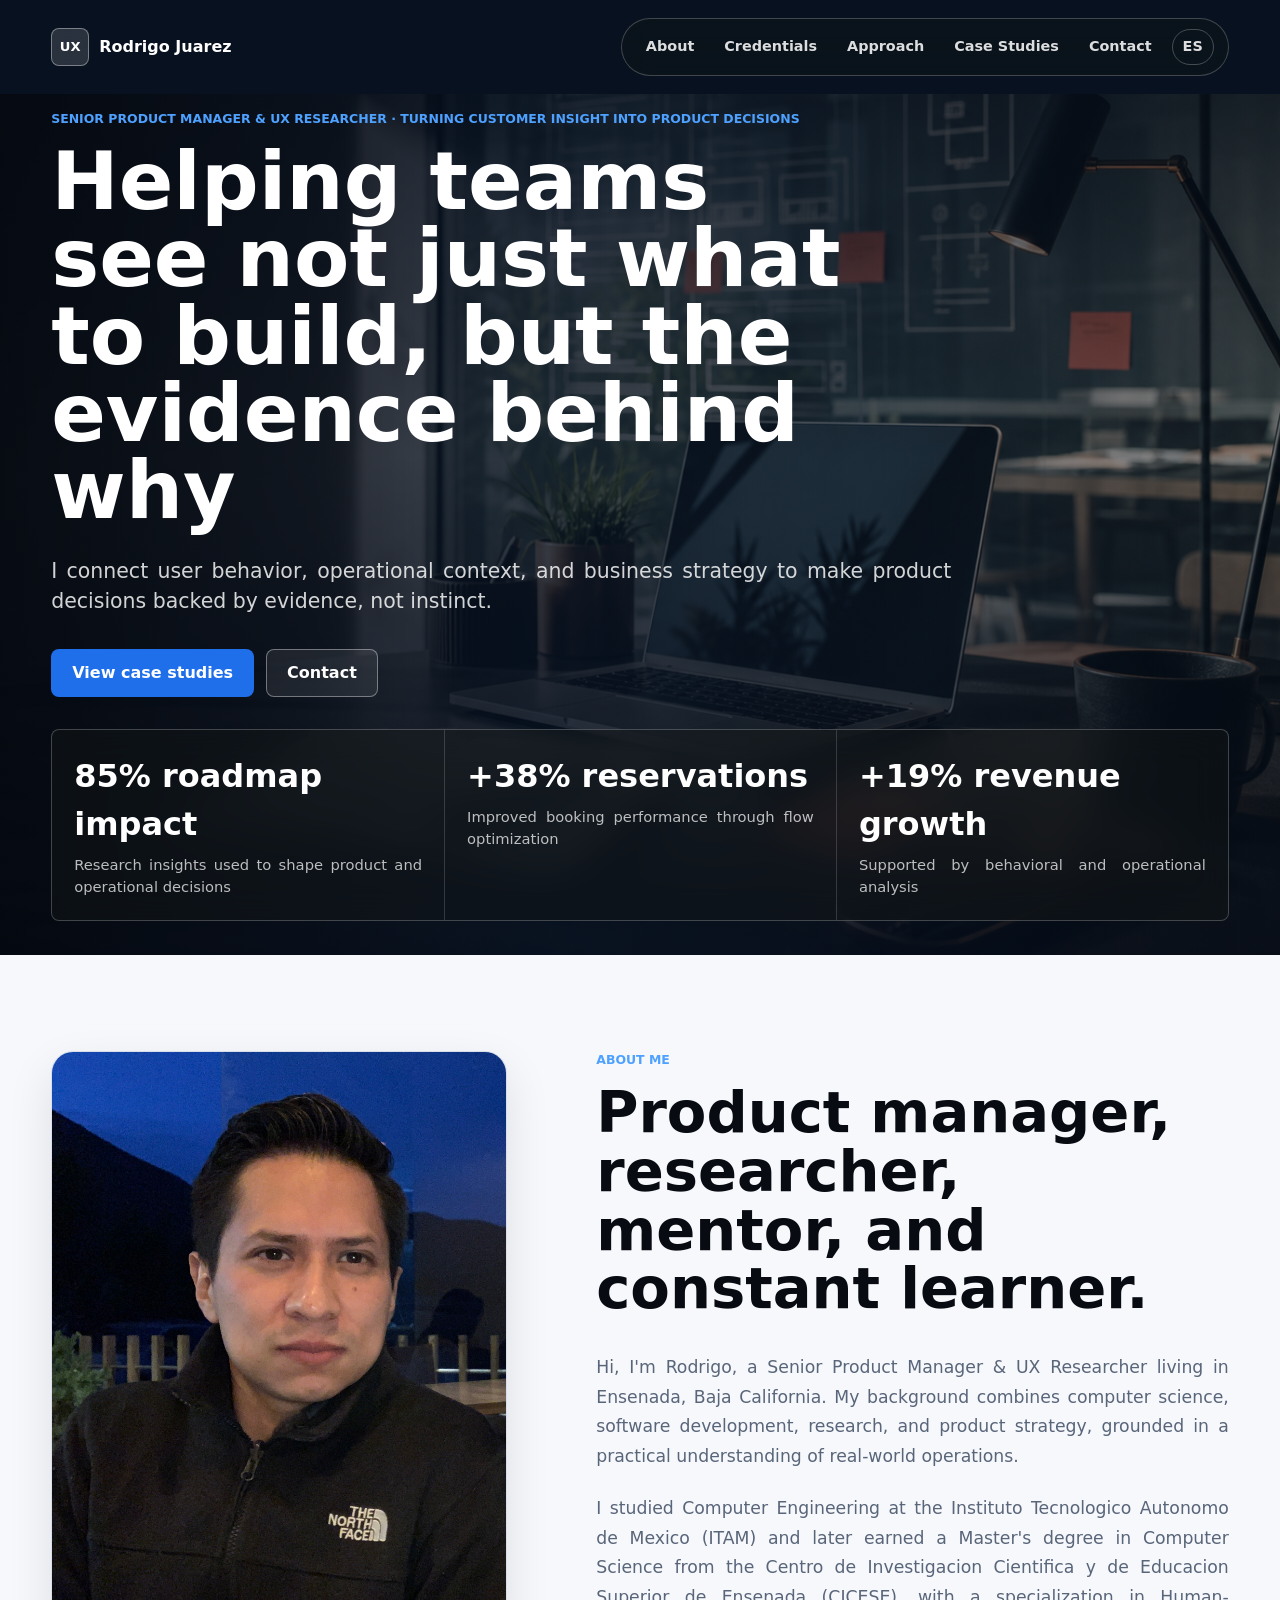
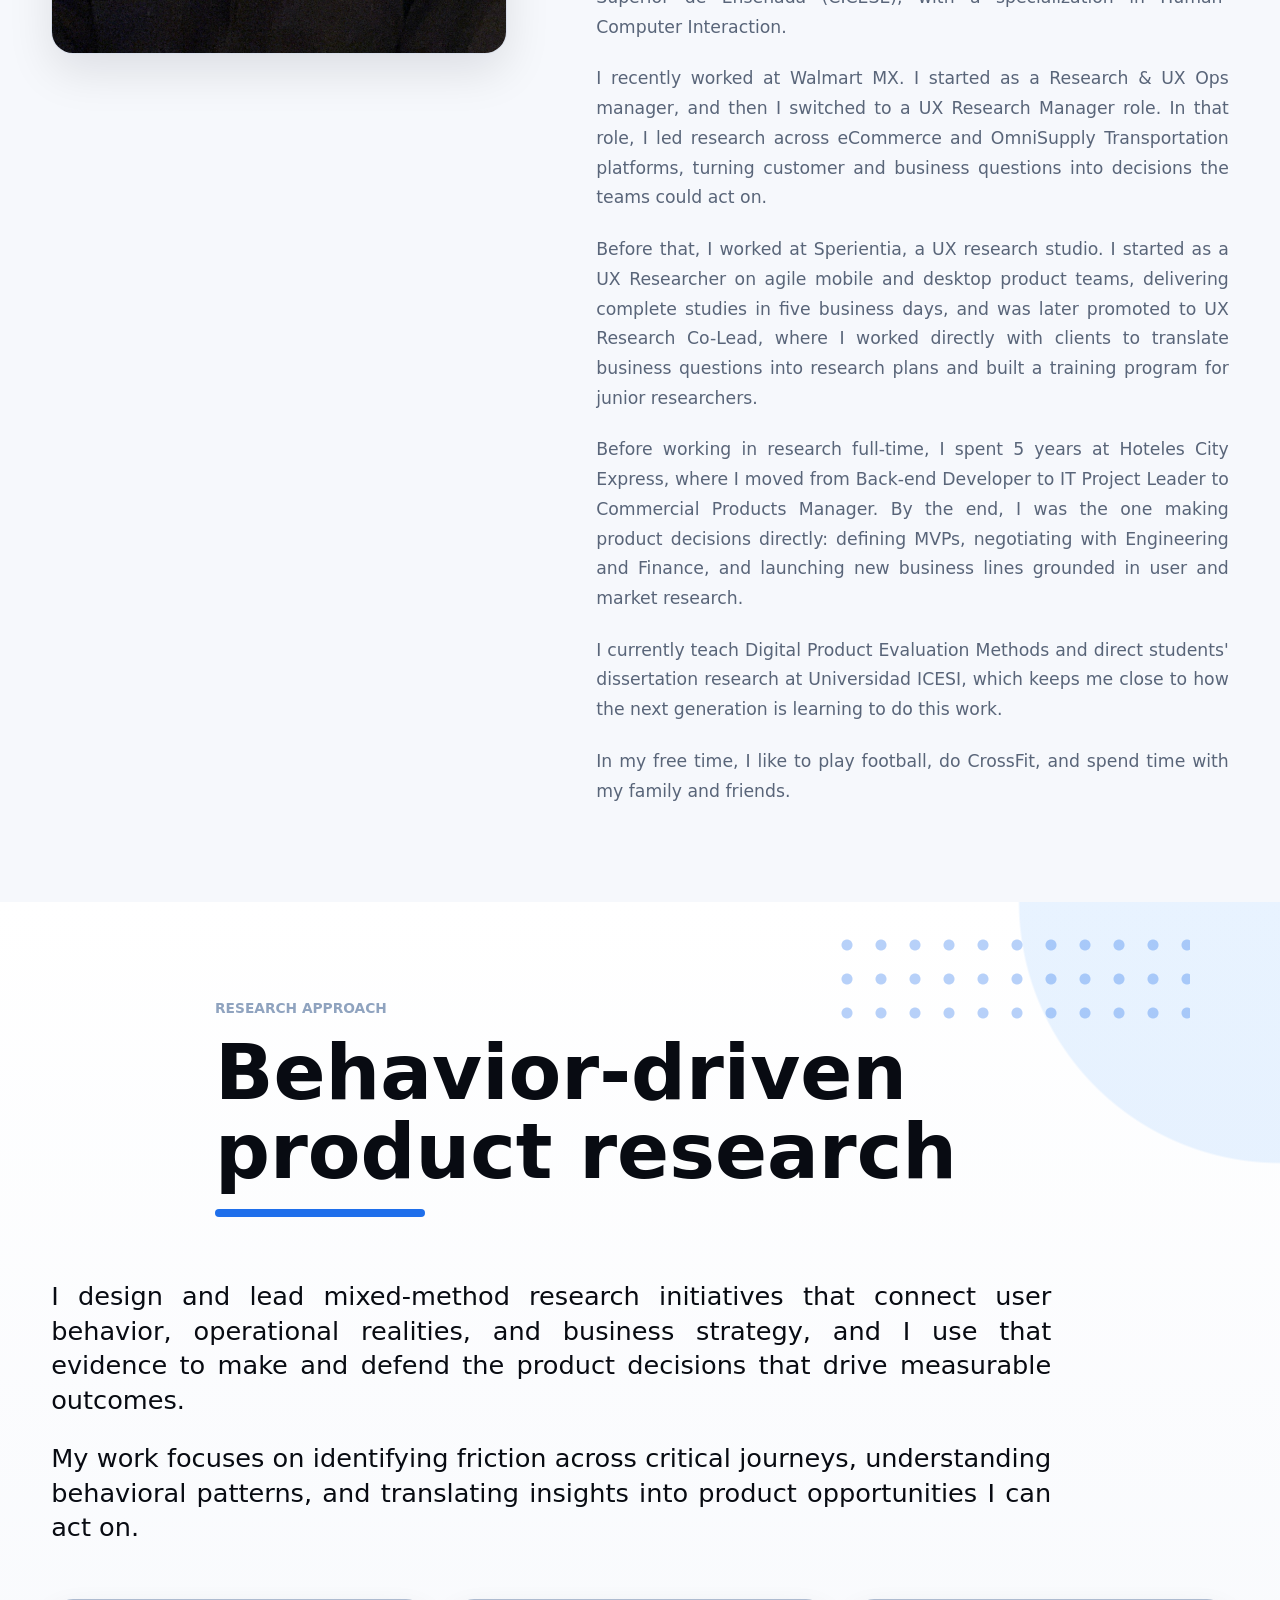
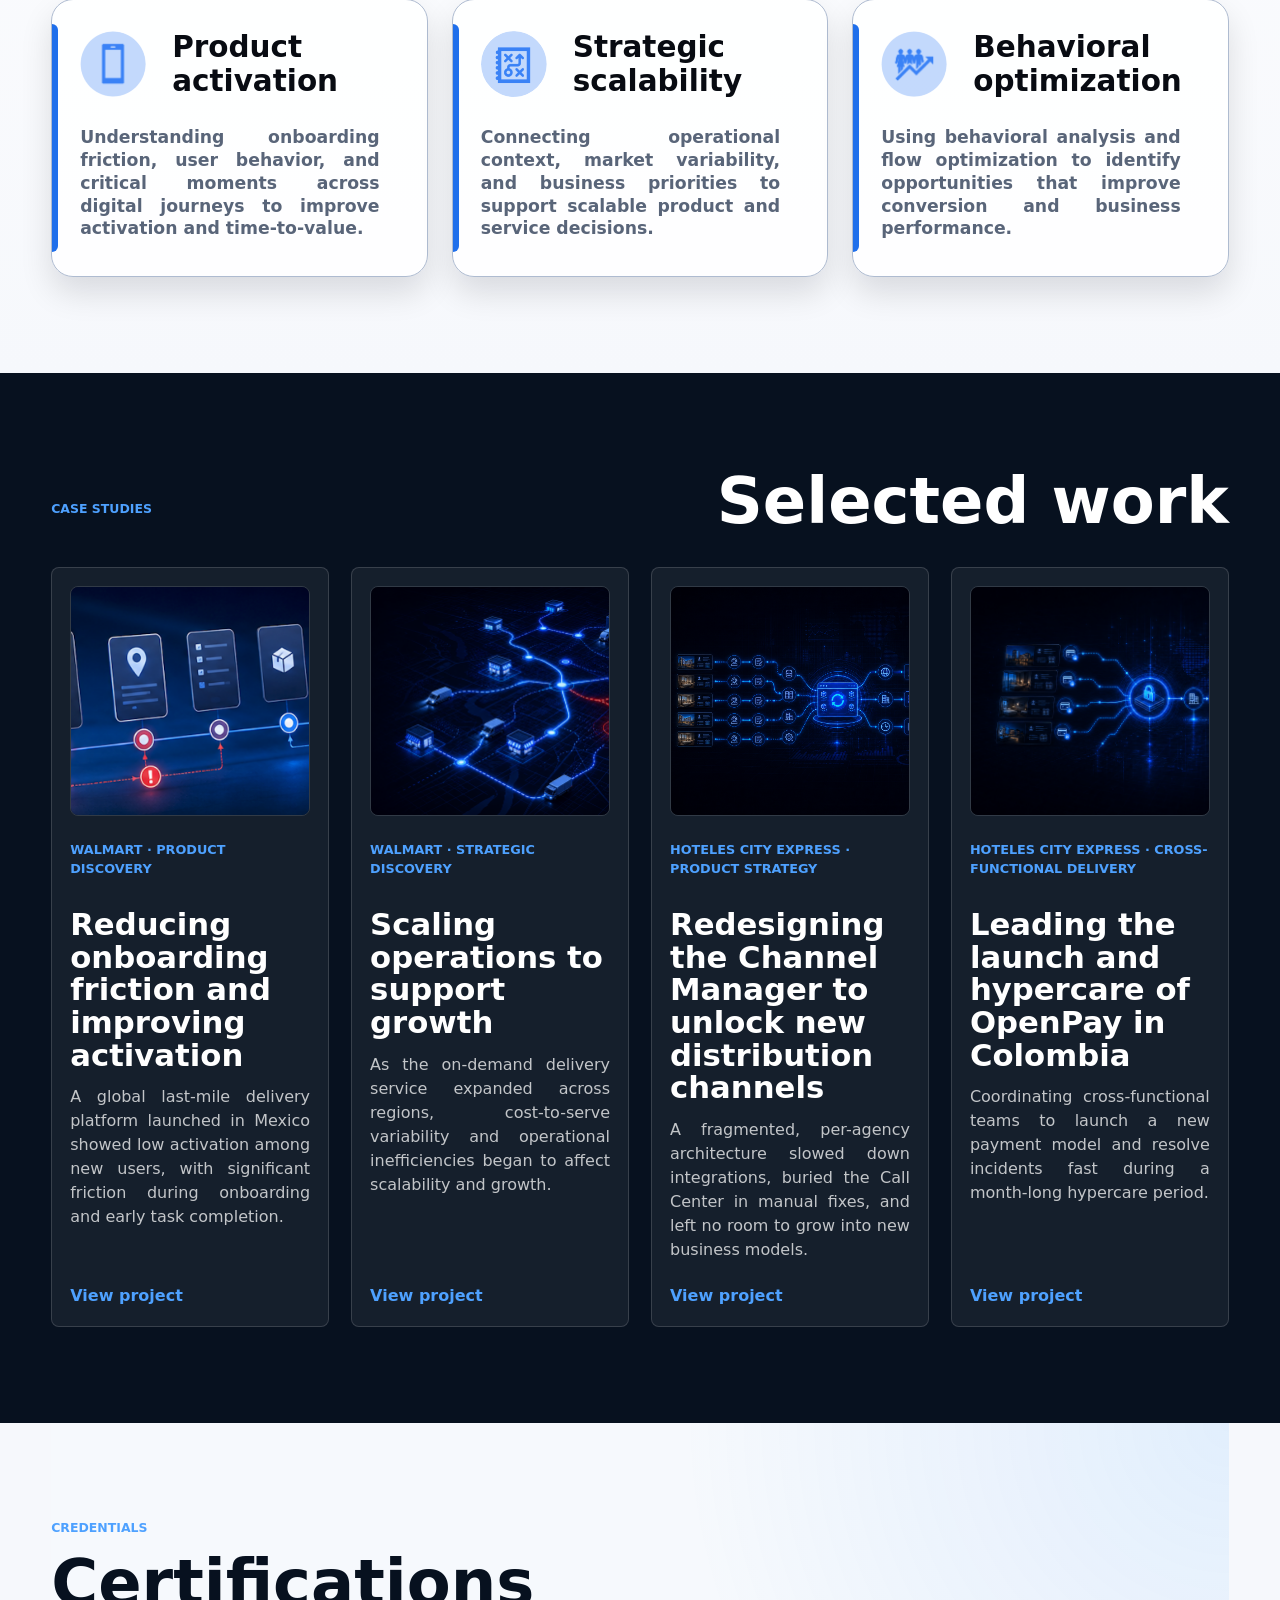
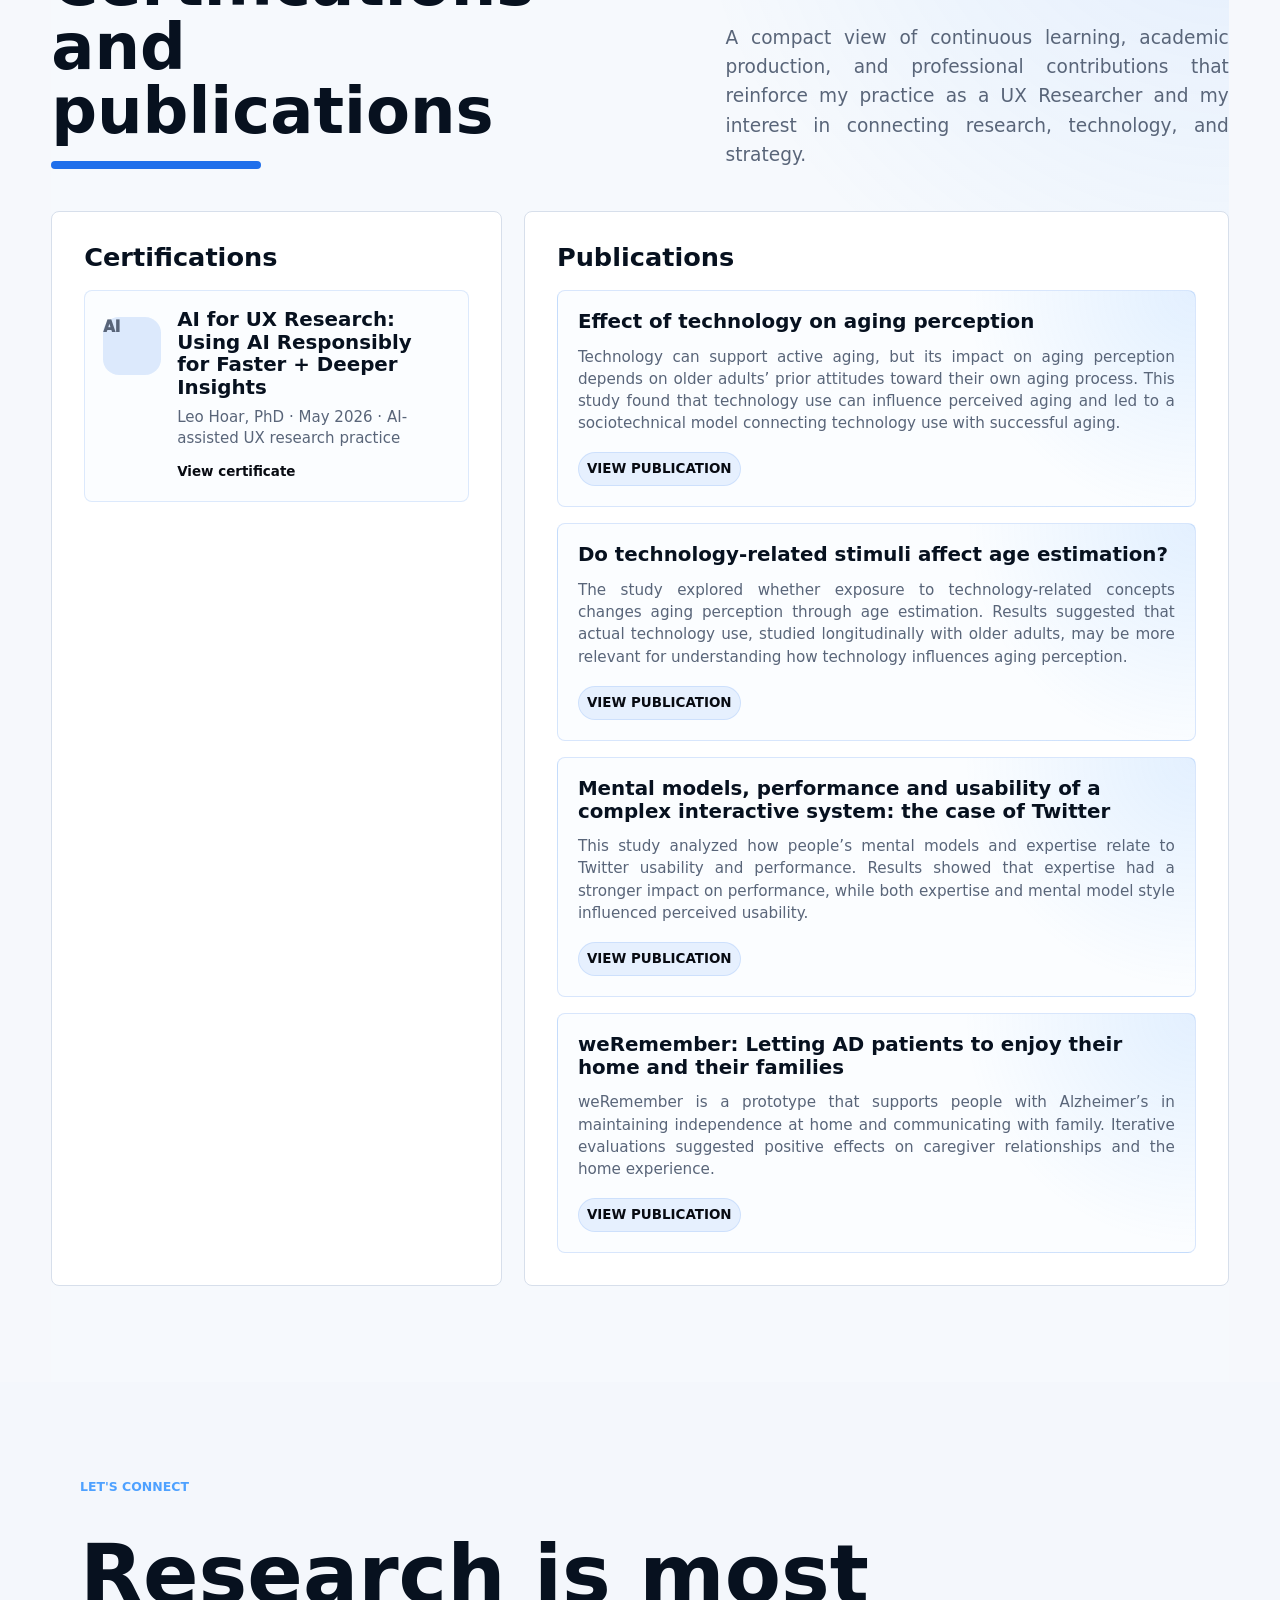
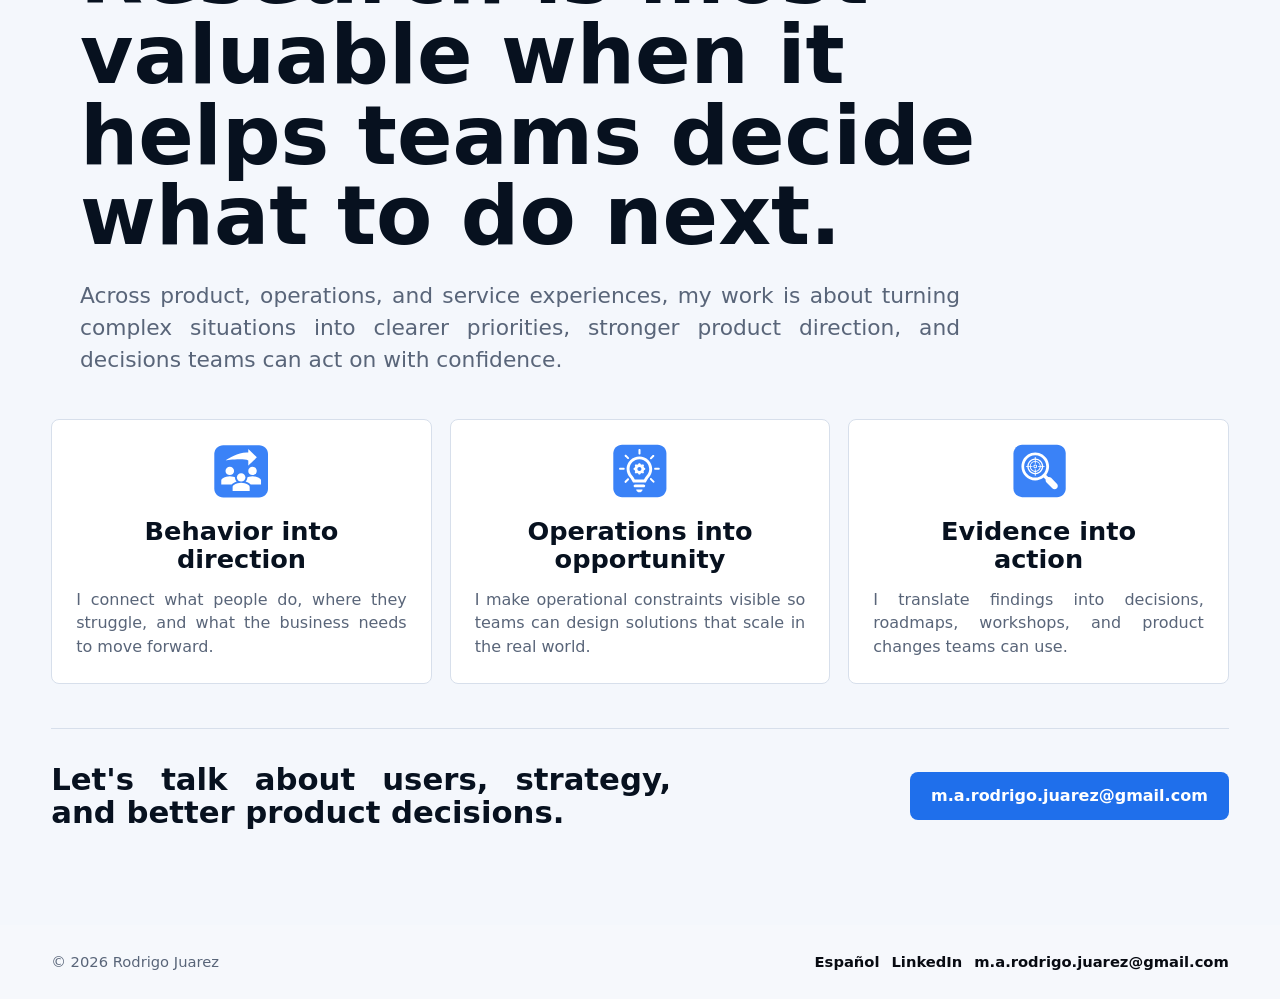
==== index.html @ 7ca281a0 "Update OpenPay teaser and project metadata" ====
<!doctype html>
<html lang="en">

<head>
    <meta charset="UTF-8" />
    <meta name="viewport" content="width=device-width, initial-scale=1.0" />
    <title>Portfolio | Product Manager & UX Researcher</title>
    <meta name="description"
        content="Professional portfolio of a Product Manager & UX Researcher specializing in customer insights, product discovery, and evidence-based roadmap decisions." />
    <link rel="icon" href="assets/favicon.svg" type="image/svg+xml" />
    <link rel="stylesheet" href="styles.css" />
</head>

<body class="index-page">
    <header class="site-header">
        <a class="brand" href="#home" aria-label="Go to home">
            <span class="brand-mark">UX</span>
            <span>Rodrigo Juarez</span>
        </a>
        <nav class="nav-links" aria-label="Main navigation">
            <a href="#about">About</a>
            <a href="#credentials">Credentials</a>
            <a href="#approach">Approach</a>
            <a href="#case-studies">Case Studies</a>
            <a href="#contact">Contact</a>
            <a class="language-link" href="es/index-es.html" lang="es">ES</a>
        </nav>
    </header>

    <main>
        <section class="hero" id="home" aria-label="Introduction">
            <div class="hero-media" aria-hidden="true"></div>
            <div class="hero-overlay"></div>
            <div class="hero-content">
                <p class="eyebrow">Senior Product Manager & UX Researcher · Turning Customer Insight into Product Decisions</p>
                <h1>Helping teams see not just what to build, but the evidence behind why</h1>
                <p class="hero-copy">
                    I connect user behavior, operational context, and business strategy to make product decisions backed by evidence, not instinct.
                </p>
                <div class="hero-actions">
                    <a class="button primary" href="#case-studies">View case studies</a>
                    <a class="button secondary" href="#contact">Contact</a>
                </div>
            </div>
            <div class="hero-stats" aria-label="Professional highlights">
                <article>
                    <strong>85% roadmap impact</strong>
                    <span>Research insights used to shape product and operational decisions</span>
                </article>
                <article>
                    <strong>+38% reservations</strong>
                    <span>Improved booking performance through flow optimization</span>
                </article>
                <article>
                    <strong>+19% revenue growth</strong>
                    <span>Supported by behavioral and operational analysis</span>
                </article>
            </div>
        </section>

        <section class="section about-section" id="about">
            <div class="about-photo">
                <img src="assets/about-rodrigo-portrait.jpg" alt="Rodrigo Juarez" />
            </div>
            <div class="about-content">
                <p class="section-kicker">About me</p>
                <h2>Product manager, researcher, mentor, and constant learner.</h2>
                <div class="about-copy">
                    <p>
                        Hi, I'm Rodrigo, a Senior Product Manager & UX Researcher living in Ensenada, Baja California. 
                        My background combines computer science, software development, research, and product strategy, 
                        grounded in a practical understanding of real-world operations.
                    </p>
                    <p>
                        I studied Computer Engineering at the Instituto Tecnologico Autonomo de Mexico (ITAM) and later
                        earned a Master's degree in Computer Science from the Centro de Investigacion Cientifica y de
                        Educacion Superior de Ensenada (CICESE), with a specialization in Human-Computer Interaction.
                    </p>
                    <p>
                        I recently worked at Walmart MX. I started as a Research & UX Ops manager, and then I switched 
                        to a UX Research Manager role. In that role, I led research across eCommerce and OmniSupply 
                        Transportation platforms, turning customer and business questions into decisions the teams could 
                        act on.
                    </p>
                    <p>
                        Before that, I worked at Sperientia, a UX research studio. I started as a UX Researcher on agile 
                        mobile and desktop product teams, delivering complete studies in five business days, and was later 
                        promoted to UX Research Co-Lead, where I worked directly with clients to translate business questions 
                        into research plans and built a training program for junior researchers.
                    </p>
                    <p>
                        Before working in research full-time, I spent 5 years at Hoteles City Express, where I moved from 
                        Back-end Developer to IT Project Leader to Commercial Products Manager. By the end, I was the one 
                        making product decisions directly: defining MVPs, negotiating with Engineering and Finance, and 
                        launching new business lines grounded in user and market research.
                    </p>
                    <p>
                       I currently teach Digital Product Evaluation Methods and direct students' dissertation research at 
                        Universidad ICESI, which keeps me close to how the next generation is learning to do this work.
                    </p>
                    <p>
                        In my free time, I like to play football, do CrossFit, and spend time with my family and friends. 
                    </p>
                </div>
            </div>
        </section>

        <section class="section research-overview" id="approach">
            <div class="overview-header">
                <p class="section-kicker">Research Approach</p>
                <h2>Behavior-driven product research</h2>
                <span class="title-rule" aria-hidden="true"></span>
            </div>
            <div class="overview-copy">
                <p>
                    I design and lead mixed-method research initiatives that connect user behavior, operational realities, 
                    and business strategy, and I use that evidence to make and defend the product decisions that drive 
                    measurable outcomes.
                </p>
                <p>
                    My work focuses on identifying friction across critical journeys, understanding behavioral patterns, 
                    and translating insights into product opportunities I can act on.
                </p>
            </div>
            <div class="capability-grid">
                <article class="capability">
                    <div class="capability-heading">
                        <span class="capability-icon" aria-hidden="true">
                            <img src="assets/cel.png" alt="" />
                        </span>
                        <h3>Product activation</h3>
                    </div>
                    <p>Understanding onboarding friction, user behavior, and critical moments across digital journeys to
                        improve activation and time-to-value.</p>
                </article>
                <article class="capability">
                    <div class="capability-heading">
                        <span class="capability-icon" aria-hidden="true">
                            <img src="assets/strategic.png" alt="" />
                        </span>
                        <h3>Strategic scalability</h3>
                    </div>
                    <p>Connecting operational context, market variability, and business priorities to support scalable
                        product and service decisions.</p>
                </article>
                <article class="capability">
                    <div class="capability-heading">
                        <span class="capability-icon" aria-hidden="true">
                            <img src="assets/behavior.png" alt="" />
                        </span>
                        <h3>Behavioral optimization</h3>
                    </div>
                    <p>Using behavioral analysis and flow optimization to identify opportunities that improve conversion
                        and business performance.</p>
                </article>
            </div>
        </section>

        <section class="section case-section" id="case-studies">
            <div class="section-heading">
                <p class="section-kicker">Case Studies</p>
                <h2>Selected work</h2>
            </div>
            <div class="case-list">
                <article class="case-card">
                    <div class="case-image case-image-onboarding">
                        <img src="assets/onboarding-journey-visual.png" alt="" />
                    </div>
                    <div class="case-meta">
                        <span>Walmart · Product discovery</span>
                    </div>
                    <h3>Reducing onboarding friction and improving activation</h3>
                    <p>
                        A global last-mile delivery platform launched in Mexico showed low activation among new users,
                        with significant friction during onboarding and early task completion.
                    </p>
                    <a class="case-link" href="project-onboarding.html">View project</a>
                </article>
                <article class="case-card">
                    <div class="case-image case-image-scaling">
                        <img src="assets/scaling-operations-hero.png" alt="" />
                    </div>
                    <div class="case-meta">
                        <span>Walmart · Strategic discovery</span>
                    </div>
                    <h3>Scaling operations to support growth</h3>
                    <p>
                        As the on-demand delivery service expanded across regions, cost-to-serve variability and
                        operational inefficiencies began to affect scalability and growth.
                    </p>
                    <a class="case-link" href="project-scaling-operations.html">View project</a>
                </article>
                <article class="case-card">
                    <div class="case-image case-image-booking">
                        <img src="assets/booking-flow-hero-v2.png" alt="" />
                    </div>
                    <div class="case-meta">
                        <span>Hoteles City Express · Product Strategy</span>
                    </div>
                    <h3>Redesigning the Channel Manager to unlock new distribution channels</h3>
                    <p>
                        A fragmented, per-agency architecture slowed down integrations, buried the Call Center in
                        manual fixes, and left no room to grow into new business models.
                    </p>
                    <a class="case-link" href="project-booking-flow.html">View project</a>
                </article>
                <article class="case-card">
                    <div class="case-image">
                        <img src="assets/openpay-hero.png" alt="" />
                    </div>
                    <div class="case-meta">
                        <span>Hoteles City Express · Cross-functional Delivery</span>
                    </div>
                    <h3>Leading the launch and hypercare of OpenPay in Colombia</h3>
                    <p>
                        Coordinating cross-functional teams to launch a new payment model and resolve incidents fast
                        during a month-long hypercare period.
                    </p>
                    <a class="case-link" href="project-openpay.html">View project</a>
                </article>
            </div>
        </section>

        <section class="section credentials-section" id="credentials">
            <div class="credentials-header">
                <div>
                    <p class="section-kicker">Credentials</p>
                    <h2>Certifications and publications</h2>
                    <span class="title-rule" aria-hidden="true"></span>
                </div>
                <p>
                    A compact view of continuous learning, academic production, and professional contributions that
                    reinforce my practice as a UX Researcher and my interest in connecting research, technology, and
                    strategy.
                </p>
            </div>

            <div class="credentials-board">
                <section class="credential-panel" aria-label="Certifications">
                    <h3>Certifications</h3>
                    <div class="credential-list">
                        <article class="credential-item">
                            <span class="credential-mark">AI</span>
                            <div>
                                <strong>AI for UX Research: Using AI Responsibly for Faster + Deeper Insights</strong>
                                <span>Leo Hoar, PhD · May 2026 · AI-assisted UX research practice</span>
                                <a class="credential-link" href="assets/certifications/certificate-ai-for-ux-research-may-2026.pdf" target="_blank" rel="noreferrer">View certificate</a>
                            </div>
                        </article>
                    </div>
                </section>

                <section class="credential-panel" aria-label="Publications">
                    <h3>Publications</h3>
                    <div class="credential-list">
                        <article class="publication-card">
                            <div>
                                <strong>Effect of technology on aging perception</strong>
                                <p>
                                    Technology can support active aging, but its impact on aging perception depends on older adults’ prior attitudes toward their own aging process. 
                                    This study found that technology use can influence perceived aging and led to a sociotechnical model connecting technology use with successful aging.
                                </p>
                            </div>
                            <div class="publication-meta">
                                <a href="https://www.researchgate.net/publication/305919692_Effect_of_technology_on_aging_perception" target="_blank" rel="noreferrer">View publication</a>
                            </div>
                        </article>

                        <article class="publication-card">
                            <div>
                                <strong>Do technology-related stimuli affect age estimation?</strong>
                                <p>
                                    The study explored whether exposure to technology-related concepts changes aging perception through age estimation. Results suggested
                                    that actual technology use, studied longitudinally with older adults, may be more relevant for understanding how technology 
                                    influences aging perception.
                                </p>
                            </div>
                            <div class="publication-meta">
                                <a href="https://link.springer.com/chapter/10.1007/978-3-319-26410-3_24" target="_blank" rel="noreferrer">View publication</a>
                            </div>
                        </article>

                        <article class="publication-card">
                            <div>
                                <strong>Mental models, performance and usability of a complex interactive system: the case of Twitter</strong>
                                <p>
                                    This study analyzed how people’s mental models and expertise relate to Twitter usability and performance. Results showed that 
                                    expertise had a stronger impact on performance, while both expertise and mental model style influenced perceived usability.
                                </p>
                            </div>
                            <div class="publication-meta">
                                <a href="https://ieeexplore.ieee.org/document/6679813" target="_blank" rel="noreferrer">View publication</a>
                            </div>
                        </article>

                        <article class="publication-card">
                            <div>
                                <strong>weRemember: Letting AD patients to enjoy their home and their families</strong>
                                <p>
                                    weRemember is a prototype that supports people with Alzheimer’s in maintaining independence at home and communicating with family. 
                                    Iterative evaluations suggested positive effects on caregiver relationships and the home experience.
                                </p>
                            </div>
                            <div class="publication-meta">
                                <a href="https://dl.acm.org/doi/10.1145/2212776.2212436" target="_blank" rel="noreferrer">View publication</a>
                            </div>
                        </article>
                    </div>
                </section>
            </div>
        </section>
        
        <section class="section portfolio-close-section" id="contact">
            <div class="portfolio-close-header">
                <p class="section-kicker">Let's connect</p>
                <h2>Research is most valuable when it helps teams decide what to do next.</h2>
                <p>
                    Across product, operations, and service experiences, my work is about turning complex situations
                    into clearer priorities, stronger product direction, and decisions teams can act on with confidence.
                </p>
            </div>
            <div class="closing-grid">
                <article>
                    <span class="closing-icon" aria-hidden="true">
                        <img src="assets/closing-behavior-direction.svg" alt="" />
                    </span>
                    <h3>Behavior into direction</h3>
                    <p>I connect what people do, where they struggle, and what the business needs to move forward.</p>
                </article>
                <article>
                    <span class="closing-icon" aria-hidden="true">
                        <img src="assets/closing-operations-opportunity.svg" alt="" />
                    </span>
                    <h3>Operations into opportunity</h3>
                    <p>I make operational constraints visible so teams can design solutions that scale in the real
                        world.</p>
                </article>
                <article>
                    <span class="closing-icon" aria-hidden="true">
                        <img src="assets/closing-evidence-action.svg" alt="" />
                    </span>
                    <h3>Evidence into action</h3>
                    <p>I translate findings into decisions, roadmaps, workshops, and product changes teams can use.</p>
                </article>
            </div>
            <div class="closing-cta">
                <p>Let's talk about users, strategy, and better product decisions.</p>
                <a class="button primary" href="mailto:m.a.rodrigo.juarez@gmail.com">m.a.rodrigo.juarez@gmail.com</a>
            </div>
        </section>
    </main>

    <footer class="site-footer">
        <span>© 2026 Rodrigo Juarez</span>
        <div>
            <a href="es/index-es.html" lang="es">Español</a>
            <a href="https://www.linkedin.com/in/marodrigojuarez/?locale=en-US" target="_blank" rel="noreferrer">LinkedIn</a>
            <a href="mailto:m.a.rodrigo.juarez@gmail.com">m.a.rodrigo.juarez@gmail.com</a>
        </div>
    </footer>
</body>

</html>
---- styles.css ----
:root {
    --ink: #080b12;
    --muted: #596579;
    --paper: #f6f8fc;
    --line: #d8deea;
    --forest: #07111f;
    --teal: #1f6feb;
    --copper: #4ea1ff;
    --clay: #e3ebf7;
    --white: #ffffff;
    --cloudless: #dbe7ff;
    --shadow: 0 22px 60px rgba(8, 11, 18, 0.16);
    --page-gutter: clamp(20px, 4vw, 56px);
    --content-max: 1840px;
    --section-y: 96px;
}

* {
    box-sizing: border-box;
}

html {
    scroll-behavior: smooth;
}

body {
    margin: 0;
    color: var(--ink);
    background: var(--paper);
    font-family: Inter, ui-sans-serif, system-ui, -apple-system, BlinkMacSystemFont, "Segoe UI", Arial, sans-serif;
    line-height: 1.5;
}

a {
    color: inherit;
    text-decoration: none;
}

.site-header {
    position: fixed;
    background-color: #07111f;
    top: 0;
    left: 0;
    z-index: 20;
    display: flex;
    align-items: center;
    justify-content: space-between;
    width: 100%;
    padding: 18px var(--page-gutter);
    color: var(--white);
}

.brand,
.nav-links {
    display: flex;
    align-items: center;
    gap: 10px;
}

.brand {
    font-weight: 800;
}

.brand-mark {
    display: grid;
    width: 38px;
    height: 38px;
    place-items: center;
    border: 1px solid rgba(255, 255, 255, 0.38);
    background: rgba(255, 255, 255, 0.14);
    border-radius: 8px;
    font-size: 0.82rem;
    backdrop-filter: blur(14px);
}

.nav-links {
    padding: 10px 14px;
    border: 1px solid rgba(255, 255, 255, 0.22);
    background: rgba(20, 24, 23, 0.34);
    border-radius: 999px;
    backdrop-filter: blur(16px);
}

.nav-links a {
    padding: 6px 10px;
    border-radius: 999px;
    color: rgba(255, 255, 255, 0.86);
    font-size: 0.9rem;
    font-weight: 600;
}

.nav-links a:hover {
    background: rgba(255, 255, 255, 0.14);
    color: var(--white);
}

.language-link {
    border: 1px solid rgba(255, 255, 255, 0.24);
}

.hero {
    position: relative;
    display: grid;
    min-height: 92vh;
    overflow: hidden;
    color: var(--white);
}

.hero-media,
.hero-overlay {
    position: absolute;
    inset: 0;
}

.hero-media {
    background: url("assets/hero-workspace.png") center right / cover no-repeat;
    transform: scale(1.01);
}

.hero-overlay {
    background: linear-gradient(90deg, rgba(4, 8, 16, 0.92) 0%, rgba(6, 17, 34, 0.72) 43%, rgba(8, 21, 40, 0.24) 100%), linear-gradient(180deg, rgba(4, 8, 16, 0.58) 0%, rgba(5, 12, 24, 0.12) 48%, rgba(4, 8, 16, 0.86) 100%);
}

.hero-content {
    position: relative;
    z-index: 2;
    align-self: center;
    width: min(900px, calc(100% - 40px));
    margin-left: var(--page-gutter);
    padding-top: 84px;
    margin-bottom: 32px;
}

.eyebrow {
    margin: 26px 0 14px;
    color: var(--copper);
    font-size: 0.78rem;
    font-weight: 800;
    letter-spacing: 0;
    text-transform: uppercase;
}

.section-kicker {
    margin: 0 0 14px;
    color: var(--copper);
    font-size: 0.78rem;
    font-weight: 800;
    letter-spacing: 0;
    text-transform: uppercase;
}

.index-page main p:not(.eyebrow):not(.section-kicker),
.index-page .hero-stats span {
    text-align: justify;
    text-align-last: auto;
    text-justify: inter-word;
    hyphens: auto;
}

.hero h1 {
    max-width: 820px;
    margin: 0;
    font-size: clamp(3rem, 6.3vw, 5.35rem);
    line-height: 0.96;
    letter-spacing: 0;
}

.hero-copy {
    max-width: 920px;
    margin: 26px 0 0;
    color: rgba(255, 255, 255, 0.82);
    font-size: clamp(1.04rem, 2vw, 1.28rem);
}

.hero-actions,
.site-footer div {
    display: flex;
    flex-wrap: wrap;
    gap: 12px;
}

.hero-actions {
    margin-top: 32px;
}

.button {
    display: inline-flex;
    min-height: 48px;
    align-items: center;
    justify-content: center;
    padding: 0 20px;
    border: 1px solid transparent;
    border-radius: 8px;
    font-weight: 800;
}

.button.primary {
    background: var(--teal);
    color: var(--white);
}

.button.primary:hover {
    background: #185abc;
}

.button.secondary {
    border-color: rgba(255, 255, 255, 0.38);
    background: rgba(255, 255, 255, 0.08);
    color: var(--white);
}

.hero-stats {
    position: relative;
    z-index: 2;
    display: grid;
    grid-template-columns: repeat(3, minmax(0, 1fr));
    align-self: end;
    width: min(var(--content-max), calc(100% - (var(--page-gutter) * 2)));
    margin: 0 auto 34px;
    border: 1px solid rgba(255, 255, 255, 0.22);
    background: rgba(20, 24, 23, 0.48);
    border-radius: 8px;
    backdrop-filter: blur(18px);
}

.hero-stats article {
    padding: 22px;
}

.hero-stats article+article {
    border-left: 1px solid rgba(255, 255, 255, 0.16);
}

.hero-stats strong {
    display: block;
    font-size: clamp(1.35rem, 3vw, 2rem);
}

.hero-stats span {
    display: block;
    margin-top: 6px;
    color: rgba(255, 255, 255, 0.72);
    font-size: 0.92rem;
}

.section {
    width: min(var(--content-max), calc(100% - (var(--page-gutter) * 2)));
    margin: 0 auto;
    padding: var(--section-y) 0;
}

.section h2 {
    margin: 0;
    font-size: clamp(2rem, 5vw, 4.15rem);
    line-height: 1;
    letter-spacing: 0;
}

.section-heading {
    display: flex;
    align-items: end;
    justify-content: space-between;
    gap: 24px;
    margin-bottom: 34px;
}

.section-heading h2 {
    max-width: 720px;
}

.about-section {
    display: grid;
    grid-template-columns: minmax(280px, 0.72fr) minmax(0, 1fr);
    gap: clamp(36px, 7vw, 92px);
    align-items: start;
}

.about-photo {
    position: sticky;
    top: 112px;
    display: grid;
    min-height: 560px;
    place-items: center;
    overflow: hidden;
    border: 1px solid var(--line);
    border-radius: 22px;
    background:
        linear-gradient(135deg, rgba(31, 111, 235, 0.18), rgba(7, 17, 31, 0.05)),
        #ffffff;
    box-shadow: 0 18px 46px rgba(8, 11, 18, 0.1);
}

.about-photo img {
    display: block;
    width: 100%;
    height: 100%;
    min-height: 560px;
    object-fit: cover;
    object-position: center 35%;
}

.about-content h2 {
    max-width: 820px;
    font-size: clamp(2.35rem, 4.5vw, 4.3rem);
    line-height: 1.02;
}

.about-copy {
    display: grid;
    gap: 22px;
    margin-top: 34px;
    color: var(--muted);
    font-size: clamp(1rem, 1.35vw, 1.12rem);
    line-height: 1.72;
}

.about-copy p {
    margin: 0;
}

.credentials-section {
    display: grid;
    gap: 42px;
    background:
        radial-gradient(circle at 100% 0%, rgba(78, 161, 255, 0.12), transparent 28%),
        #f6f9fd;
}

.credentials-header {
    display: grid;
    grid-template-columns: minmax(0, 0.95fr) minmax(300px, 0.8fr);
    gap: clamp(28px, 6vw, 78px);
    align-items: end;
}

.credentials-header h2 {
    max-width: 760px;
    color: var(--forest);
}

.credentials-header p:last-child {
    margin: 0;
    color: var(--muted);
    font-size: clamp(1rem, 1.45vw, 1.18rem);
    line-height: 1.58;
}

.credentials-board {
    display: grid;
    grid-template-columns: minmax(280px, 0.78fr) minmax(0, 1.22fr);
    gap: 22px;
}

.credential-panel {
    display: grid;
    align-content: start;
    gap: 18px;
    padding: clamp(22px, 3vw, 32px);
    border: 1px solid #d7dfeb;
    border-radius: 8px;
    background: #ffffff;
}

.credential-panel h3 {
    margin: 0;
    color: var(--forest);
    font-size: clamp(1.35rem, 2vw, 1.9rem);
    line-height: 1.08;
}

.credential-list {
    display: grid;
    gap: 16px;
}

.credential-item {
    display: grid;
    grid-template-columns: 58px minmax(0, 1fr);
    gap: 16px;
    align-items: start;
    padding: 18px;
    border: 1px solid rgba(31, 111, 235, 0.14);
    border-radius: 8px;
    background: #fbfdff;
}

.credential-mark {
    display: inline-grid;
    width: 58px;
    height: 58px;
    place-items: center;
    border-radius: 16px;
    background: rgba(31, 111, 235, 0.14);
    color: var(--blue);
    font-size: 1rem;
    font-weight: 950;
}

.credential-item strong,
.publication-card strong {
    display: block;
    color: var(--forest);
    font-size: clamp(1.05rem, 1.55vw, 1.38rem);
    line-height: 1.14;
}

.credential-item span {
    display: block;
    margin-top: 8px;
    color: var(--muted);
    font-size: 0.94rem;
    line-height: 1.4;
}

.credential-link,
.publication-meta a {
    display: inline-flex;
    width: fit-content;
    align-items: center;
    margin-top: 12px;
    color: var(--blue);
    font-size: 0.84rem;
    font-weight: 900;
    text-decoration: none;
}

.publication-card {
    display: grid;
    min-height: 176px;
    align-content: space-between;
    padding: 20px;
    border: 1px solid rgba(31, 111, 235, 0.16);
    border-radius: 8px;
    background:
        radial-gradient(circle at 100% 0%, rgba(78, 161, 255, 0.14), transparent 34%),
        #fbfdff;
}

.publication-card p {
    margin: 12px 0 0;
    color: var(--muted);
    font-size: 0.95rem;
    line-height: 1.46;
}

.publication-meta {
    display: flex;
    flex-wrap: wrap;
    gap: 8px;
    margin-top: 18px;
    color: var(--blue);
    font-size: 0.78rem;
    font-weight: 900;
    text-transform: uppercase;
}

.publication-meta span,
.publication-meta a {
    padding: 6px 8px;
    border: 1px solid rgba(31, 111, 235, 0.12);
    border-radius: 999px;
    background: rgba(31, 111, 235, 0.09);
    color: var(--blue);
}

.publication-meta a {
    margin-top: 0;
    box-shadow: none;
}

.publication-meta a:hover {
    background: rgba(31, 111, 235, 0.16);
}

.research-overview {
    position: relative;
    width: 100%;
    max-width: none;
    margin: 0;
    padding: var(--section-y) var(--page-gutter);
    overflow: hidden;
    background:
        radial-gradient(circle at right top, rgba(78, 161, 255, 0.13) 0 260px, transparent 262px),
        linear-gradient(180deg, #ffffff 0%, var(--paper) 100%);
}

.research-overview::before {
    content: "";
    position: absolute;
    top: 26px;
    right: clamp(24px, 7vw, 120px);
    width: 360px;
    height: 108px;
    opacity: 0.32;
    background-image: radial-gradient(circle, #1f6feb 0 5px, transparent 6px);
    background-size: 34px 34px;
    pointer-events: none;
}

.overview-header,
.overview-copy,
.research-overview .capability-grid {
    position: relative;
    z-index: 1;
    width: min(var(--content-max), 100%);
    margin-right: auto;
    margin-left: auto;
}

.overview-header {
    max-width: 850px;
}

.overview-header .section-kicker {
    margin-top: 0;
    color: #8fa3bf;
    font-size: 0.86rem;
}

.overview-header h2 {
    max-width: 760px;
    font-size: clamp(3rem, 6vw, 5.35rem);
    line-height: 1.03;
}

.title-rule {
    display: block;
    width: min(210px, 42vw);
    height: 8px;
    margin-top: 18px;
    border-radius: 999px;
    background: var(--teal);
}

.overview-copy {
    display: grid;
    gap: 24px;
    margin-top: 62px;
    margin-bottom: 54px;
    color: var(--ink);
    font-size: clamp(1.18rem, 2vw, 1.62rem);
    line-height: 1.35;
}

.overview-copy p {
    max-width: 1000px;
    margin: 0;
}

.capability-grid {
    display: grid;
    grid-template-columns: repeat(3, minmax(0, 1fr));
    gap: 24px;
}

.capability {
    position: relative;
    min-height: 278px;
    padding: 30px 28px 28px;
    overflow: hidden;
    border: 1px solid #aebbd0;
    border-radius: 22px;
    background: rgba(255, 255, 255, 0.92);
    box-shadow: 0 16px 32px rgba(8, 11, 18, 0.12);
}

.capability::before {
    content: "";
    position: absolute;
    top: 24px;
    bottom: 24px;
    left: 0;
    width: 6px;
    border-radius: 0 999px 999px 0;
    background: var(--teal);
}

.capability-heading {
    display: grid;
    grid-template-columns: 74px minmax(0, 1fr);
    gap: 18px;
    align-items: center;
}

.capability-icon {
    display: inline-flex;
    width: 66px;
    height: 66px;
    align-items: center;
    justify-content: center;
    border-radius: 999px;
    overflow: hidden;
}

.capability-icon img {
    display: block;
    width: 100%;
    height: 100%;
    object-fit: contain;
}

.capability h3,
.case-card h3 {
    margin: 34px 0 12px;
    font-size: 1.28rem;
    line-height: 1.15;
}

.capability h3 {
    min-height: auto;
    margin: 0;
    font-size: clamp(1.45rem, 2.3vw, 2rem);
    line-height: 1.16;
}

.capability p,
.case-card p {
    margin: 0;
    color: var(--muted);
}

.capability p {
    max-width: 94%;
    margin-top: 28px;
    font-size: clamp(1rem, 1.35vw, 1.15rem);
    font-weight: 600;
    line-height: 1.32;
}

.case-section {
    width: 100%;
    max-width: none;
    margin: 0;
    padding: var(--section-y) var(--page-gutter);
    background: var(--forest);
    color: var(--white);
}

.case-section>.section-heading,
.case-section>.case-list {
    width: min(var(--content-max), 100%);
    margin-right: auto;
    margin-left: auto;
}

.case-list {
    display: grid;
    grid-template-columns: repeat(4, minmax(0, 1fr));
    gap: 22px;
}

.case-card {
    display: flex;
    min-height: 560px;
    flex-direction: column;
    padding: 18px;
    border: 1px solid rgba(255, 255, 255, 0.15);
    background: rgba(255, 255, 255, 0.06);
    border-radius: 8px;
}

.case-card p {
    color: rgba(255, 255, 255, 0.74);
}

.case-image {
    display: grid;
    height: 230px;
    margin-bottom: 24px;
    place-items: center;
    overflow: hidden;
    border: 1px solid rgba(255, 255, 255, 0.12);
    border-radius: 8px;
}

.case-image img {
    display: block;
    width: 100%;
    height: 100%;
    object-fit: cover;
}

.case-image-onboarding img {
    object-position: center;
}

.case-image-scaling img {
    object-position: center;
}

.case-image-booking img {
    object-position: center;
}

.placeholder-image {
    background:
        radial-gradient(circle at 72% 18%, rgba(78, 161, 255, 0.35) 0 70px, transparent 72px),
        linear-gradient(135deg, rgba(31, 111, 235, 0.22), rgba(255, 255, 255, 0.06));
}

.placeholder-image span {
    color: rgba(255, 255, 255, 0.58);
    font-size: 0.78rem;
    font-weight: 800;
    text-transform: uppercase;
}

.case-meta {
    display: flex;
    flex-wrap: wrap;
    justify-content: space-between;
    gap: 10px;
    color: var(--copper);
    font-size: 0.8rem;
    font-weight: 800;
    text-transform: uppercase;
}

.case-card h3 {
    margin: 30px 0 14px;
    font-size: clamp(1.55rem, 2.4vw, 2.25rem);
    line-height: 1.06;
}

.case-impact {
    display: grid;
    grid-template-columns: repeat(2, minmax(0, 1fr));
    gap: 16px;
    margin: 54px 0 0;
}

.case-impact div {
    padding-top: 18px;
    border-top: 1px solid var(--line);
}

.case-impact dt {
    color: var(--teal);
    font-size: 0.78rem;
    font-weight: 800;
    text-transform: uppercase;
}

.case-impact dd {
    margin: 8px 0 0;
}

.case-impact.compact {
    grid-template-columns: 1fr;
    gap: 14px;
    margin-top: 34px;
}

.case-impact.compact div {
    padding-top: 14px;
    border-top-color: rgba(255, 255, 255, 0.16);
}

.case-impact.compact dt {
    color: var(--copper);
}

.case-impact.compact dd {
    font-size: 0.92rem;
    line-height: 1.45;
}

.case-link {
    display: inline-flex;
    width: fit-content;
    align-items: center;
    margin-top: auto;
    padding-top: 22px;
    color: var(--copper);
    font-weight: 800;
}

.case-link:hover {
    color: var(--white);
}

.project-page {
    min-height: 100vh;
    padding: 42px clamp(20px, 7vw, 92px);
    background: var(--paper);
}

.back-link {
    display: inline-flex;
    margin-bottom: 86px;
    color: var(--teal);
    font-weight: 800;
}

.project-hero {
    max-width: 980px;
}

.project-hero h1 {
    margin: 0;
    font-size: clamp(3rem, 7vw, 6rem);
    line-height: 0.98;
}

.project-hero p:last-child {
    max-width: 760px;
    margin: 28px 0 0;
    color: var(--muted);
    font-size: clamp(1.05rem, 2vw, 1.35rem);
}

.case-study-page {
    position: relative;
    overflow: hidden;
    background: #ffffff;
}

.case-study-page::before {
    content: "";
    position: absolute;
    top: -10px;
    right: clamp(20px, 8vw, 110px);
    width: 420px;
    height: 170px;
    opacity: 0.34;
    background-image: radial-gradient(circle, #1f6feb 0 5px, transparent 6px);
    background-size: 34px 34px;
    pointer-events: none;
}

.case-study-hero {
    position: relative;
    z-index: 1;
    max-width: 1180px;
    margin-top: 10px;
}

.project-label {
    margin: 0 0 14px;
    color: #8fa3bf;
    font-size: 0.95rem;
    font-weight: 900;
    text-transform: uppercase;
}

.case-study-hero h1 {
    max-width: 1040px;
    margin: 0;
    font-size: clamp(3.3rem, 7vw, 6.2rem);
    line-height: 0.98;
}

.project-context {
    margin: 22px 0 0;
    font-size: clamp(1.15rem, 2vw, 1.65rem);
}

.case-study-grid {
    position: relative;
    z-index: 1;
    display: grid;
    grid-template-columns: minmax(0, 1fr) minmax(360px, 0.95fr);
    gap: 42px;
    align-items: start;
    margin-top: 52px;
}

.study-side {
    display: grid;
    gap: 28px;
}

.study-panel {
    position: relative;
    padding: 42px 36px 34px;
    border: 1px solid #b9c4d3;
    border-radius: 24px;
    background: #ffffff;
    box-shadow: 0 16px 28px rgba(8, 11, 18, 0.08);
}

.panel-heading {
    position: absolute;
    top: -28px;
    left: 32px;
    display: inline-flex;
    align-items: center;
    gap: 10px;
    padding-right: 12px;
    background: #ffffff;
}

.panel-heading::after {
    content: "";
    width: 80px;
    height: 2px;
    background: #b9c4d3;
}

.panel-icon {
    display: grid;
    width: 54px;
    height: 54px;
    place-items: center;
    border-radius: 999px;
    background: var(--teal);
    color: #ffffff;
    font-size: 1.25rem;
    font-weight: 900;
}

.panel-heading h2 {
    margin: 0;
    font-size: 1.45rem;
}

.study-panel p {
    margin: 0 0 24px;
    font-size: clamp(1rem, 1.35vw, 1.18rem);
    line-height: 1.35;
}

.study-panel h3 {
    margin: 8px 0 10px;
    font-size: 1.1rem;
}

.study-panel hr {
    height: 2px;
    margin: 30px 22px 24px;
    border: 0;
    background: #9aa9bc;
}

.signal-grid,
.need-grid {
    display: grid;
    gap: 22px;
    margin-top: 30px;
    text-align: center;
}

.signal-grid {
    grid-template-columns: repeat(3, minmax(0, 1fr));
}

.need-grid {
    grid-template-columns: repeat(4, minmax(0, 1fr));
}

.signal-grid p,
.need-grid p {
    margin: 10px auto 0;
    max-width: 190px;
    font-size: 1rem;
    line-height: 1.18;
}

.mini-icon {
    display: inline-grid;
    width: 52px;
    height: 52px;
    place-items: center;
    border-radius: 10px;
    background: rgba(31, 111, 235, 0.18);
    color: var(--teal);
}

.mini-icon::before {
    font-size: 1.5rem;
    font-weight: 900;
}

.mini-icon.chart::before {
    content: "v";
}

.mini-icon.clock::before {
    content: "t";
}

.mini-icon.puzzle::before {
    content: "+";
}

.mini-icon.user::before {
    content: "u";
}

.mini-icon.down::before {
    content: "-";
}

.mini-icon.rocket::before {
    content: "^";
}

.mini-icon.lock::before {
    content: "L";
}

.study-list {
    display: grid;
    gap: 13px;
    padding: 0;
    margin: 0;
    list-style: none;
}

.study-list li {
    position: relative;
    padding-left: 28px;
    font-size: clamp(0.98rem, 1.3vw, 1.14rem);
    line-height: 1.35;
}

.study-list li::before {
    content: "";
    position: absolute;
    top: 0.55em;
    left: 0;
    width: 11px;
    height: 11px;
    border-radius: 999px;
    background: var(--teal);
}

.immersive-case-page {
    padding: 0;
    background: #ffffff;
}

.sr-only {
    position: absolute;
    width: 1px;
    height: 1px;
    padding: 0;
    margin: -1px;
    overflow: hidden;
    clip: rect(0, 0, 0, 0);
    white-space: nowrap;
    border: 0;
}

.immersive-back {
    position: absolute;
    top: 34px;
    left: clamp(20px, 5vw, 64px);
    z-index: 4;
    color: rgba(255, 255, 255, 0.76);
}

.immersive-back:hover {
    color: #ffffff;
}

.immersive-hero {
    position: relative;
    display: flex;
    min-height: 560px;
    align-items: center;
    padding: 112px clamp(20px, 5vw, 64px) 72px;
    overflow: hidden;
    color: #ffffff;
    background:
        radial-gradient(circle at 68% 28%, rgba(31, 111, 235, 0.24), transparent 30%),
        linear-gradient(135deg, #020711 0%, #06111f 48%, #07182c 100%);
}

.immersive-hero::after {
    content: "";
    position: absolute;
    inset: 0;
    z-index: 1;
    background:
        linear-gradient(90deg, rgba(2, 7, 17, 0.98) 0%, rgba(2, 7, 17, 0.88) 30%, rgba(2, 7, 17, 0.4) 54%, rgba(2, 7, 17, 0.08) 100%),
        linear-gradient(180deg, rgba(2, 7, 17, 0.05) 0%, rgba(2, 7, 17, 0.18) 100%);
    pointer-events: none;
}

.immersive-hero-copy {
    position: relative;
    z-index: 2;
    max-width: 650px;
}

.immersive-hero .project-label {
    color: #8fbfff;
}

.immersive-hero h1 {
    max-width: 620px;
    margin: 0;
    font-size: clamp(3rem, 5vw, 4.9rem);
    line-height: 1.02;
}

.immersive-hero-copy>p:last-of-type {
    max-width: 600px;
    margin: 28px 0 0;
    color: rgba(255, 255, 255, 0.76);
    font-size: clamp(1rem, 1.5vw, 1.18rem);
    line-height: 1.55;
}

.project-meta-row {
    display: flex;
    flex-wrap: wrap;
    gap: 10px;
    margin-top: 34px;
}

.project-meta-row span {
    padding: 9px 12px;
    border: 1px solid rgba(255, 255, 255, 0.18);
    border-radius: 999px;
    background: rgba(255, 255, 255, 0.08);
    color: rgba(255, 255, 255, 0.82);
    font-size: 0.86rem;
    font-weight: 800;
}

.journey-visual {
    position: absolute;
    inset: 0 0 0 auto;
    z-index: 0;
    width: min(74vw, 1180px);
    min-height: 100%;
    border: 0;
    border-radius: 0;
    background: transparent;
    box-shadow: none;
    backdrop-filter: none;
}

.mockup-frame {
    min-height: 100%;
    overflow: visible;
    background: transparent;
}

.mockup-frame img {
    display: block;
    width: 100%;
    height: 100%;
    min-height: 560px;
    object-fit: cover;
    object-position: center right;
    opacity: 0.92;
    filter: saturate(1.04) contrast(1.05);
}

.journey-line {
    position: absolute;
    top: 50%;
    left: 16%;
    width: 68%;
    height: 3px;
    background: linear-gradient(90deg, rgba(78, 161, 255, 0.2), #4ea1ff, rgba(78, 161, 255, 0.2));
}

.journey-step {
    position: absolute;
    display: grid;
    width: 112px;
    min-height: 112px;
    place-items: center;
    padding: 16px;
    border: 1px solid rgba(255, 255, 255, 0.2);
    border-radius: 24px;
    background: rgba(255, 255, 255, 0.13);
    text-align: center;
}

.journey-step span {
    color: #8fbfff;
    font-weight: 900;
}

.journey-step strong {
    font-size: 0.92rem;
}

.journey-step.active {
    top: 18%;
    left: 12%;
}

.journey-step.friction {
    background: rgba(31, 111, 235, 0.22);
}

.journey-step:nth-of-type(3) {
    top: 40%;
    left: 36%;
}

.journey-step:nth-of-type(4) {
    top: 24%;
    right: 16%;
}

.journey-step:nth-of-type(5) {
    bottom: 14%;
    right: 26%;
}

.journey-note {
    position: absolute;
    padding: 10px 12px;
    border-radius: 8px;
    background: #ffffff;
    color: var(--ink);
    font-size: 0.82rem;
    font-weight: 900;
    box-shadow: 0 18px 40px rgba(0, 0, 0, 0.22);
}

.note-one {
    top: 31%;
    left: 27%;
}

.note-two {
    right: 8%;
    bottom: 35%;
}

.immersive-story {
    display: grid;
    grid-template-columns: minmax(0, 1fr) minmax(320px, 0.42fr);
    gap: clamp(36px, 6vw, 86px);
    align-items: start;
    padding: 104px clamp(20px, 5vw, 64px);
}

.story-flow {
    display: grid;
    gap: 78px;
}

.story-block {
    position: relative;
    max-width: 850px;
    padding-left: 150px;
}

.story-number {
    position: absolute;
    top: 0;
    left: 0;
    color: rgba(31, 111, 235, 0.16);
    font-size: clamp(2.8rem, 5vw, 4.8rem);
    font-weight: 900;
    line-height: 0.8;
}

.story-block .section-kicker {
    margin-top: 0;
}

.story-block h2 {
    max-width: 720px;
    margin: 0;
    font-size: clamp(1.65rem, 2.8vw, 2.85rem);
    line-height: 1.08;
}

.story-block p:last-child {
    max-width: 760px;
    margin: 22px 0 0;
    color: var(--muted);
    font-size: clamp(1rem, 1.45vw, 1.18rem);
    line-height: 1.68;
}

.sticky-research-summary {
    position: sticky;
    top: 28px;
    padding: 24px;
    border: 1px solid var(--line);
    border-radius: 18px;
    background: #f7faff;
}

.summary-stack {
    display: grid;
    gap: 28px;
}

.summary-stack strong {
    display: block;
    margin-bottom: 12px;
    font-size: 1.05rem;
}

.summary-stack ul {
    display: grid;
    gap: 11px;
    padding: 0;
    margin: 0;
    list-style: none;
}

.summary-stack li {
    position: relative;
    padding-left: 22px;
    color: var(--muted);
    font-size: 0.94rem;
    line-height: 1.42;
}

.summary-stack li::before {
    content: "";
    position: absolute;
    top: 0.55em;
    left: 0;
    width: 9px;
    height: 9px;
    border-radius: 999px;
    background: var(--teal);
}

.insight-bands {
    display: grid;
    gap: 0;
    padding: 0 clamp(20px, 5vw, 64px) 108px;
}

.insight-bands article {
    display: grid;
    grid-template-columns: minmax(160px, 0.28fr) minmax(0, 1fr);
    gap: 32px;
    align-items: center;
    padding: 34px 0;
    border-top: 1px solid var(--line);
}

.insight-bands article:last-child {
    border-bottom: 1px solid var(--line);
}

.insight-bands span {
    color: var(--teal);
    font-size: 0.82rem;
    font-weight: 900;
    text-transform: uppercase;
}

.insight-bands h2 {
    max-width: 920px;
    margin: 0;
    font-size: clamp(1.45rem, 3vw, 2.6rem);
    line-height: 1.08;
}

.case-layout {
    display: grid;
    grid-template-columns: minmax(360px, 0.68fr) minmax(560px, 1fr);
    gap: clamp(28px, 4vw, 52px);
    align-items: stretch;
    padding: 72px clamp(20px, 5vw, 64px) 96px;
    background: #ffffff;
}

.case-narrative {
    display: flex;
    min-height: 100%;
    flex-direction: column;
    gap: 0;
}

.case-row {
    display: grid;
    grid-template-columns: 92px minmax(0, 1fr);
    gap: 28px;
    align-items: start;
    flex: 1;
    padding: 26px 0;
    border-bottom: 1px solid var(--line);
}

.case-row:first-child {
    padding-top: 0;
}

.case-row-number {
    color: var(--teal);
    font-size: clamp(1.75rem, 3vw, 2.45rem);
    font-weight: 900;
    line-height: 1;
}

.case-row h2,
.evidence-block h2 {
    margin: 0;
    color: var(--ink);
    font-size: clamp(1.35rem, 2.1vw, 1.9rem);
    line-height: 1.12;
}

.evidence-block h2,
.evidence-card h2,
.strategic-impact-card h2 {
    margin: 0;
    color: var(--teal);
    font-size: 0.9rem;
    font-weight: 900;
    line-height: 1.18;
    text-transform: uppercase;
}

.case-row p {
    max-width: 720px;
    margin: 12px 0 0;
    color: var(--muted);
    font-size: clamp(0.95rem, 1.18vw, 1.05rem);
    line-height: 1.58;
     text-align: justify;
    text-align-last: auto;
    hyphens: auto;
}

.case-evidence {
    display: flex;
    min-height: 100%;
    flex-direction: column;
    gap: 18px;
    padding-left: 0;
    border-left: 0;
}

.evidence-block {
    padding: 20px;
    border: 1px solid var(--line);
    border-radius: 8px;
    background: #ffffff;
}

.evidence-block:last-child {
    border-bottom: 1px solid var(--line);
}

.case-evidence>section {
    flex: 0 0 auto;
}

.case-evidence>section:last-child {
    margin-top: auto;
}

.onboarding-case-page .case-evidence>section:last-child {
    margin-top: 0;
}

.onboarding-case-page .case-evidence {
    justify-content: space-between;
}

.journey-map {
    position: relative;
    display: grid;
    grid-template-columns: repeat(8, minmax(0, 1fr));
    gap: 8px;
    margin-top: 28px;
    padding-top: 28px;
}

.journey-map-track {
    position: absolute;
    top: 44px;
    left: 6%;
    right: 6%;
    height: 2px;
    background: linear-gradient(90deg, var(--teal) 0 12%, #ff4c65 12% 88%, var(--teal) 88% 100%);
}

.journey-map-step {
    position: relative;
    z-index: 1;
    display: grid;
    gap: 10px;
    justify-items: center;
    text-align: center;
}

.journey-dot {
    display: grid;
    width: 30px;
    height: 30px;
    place-items: center;
    border: 3px solid var(--teal);
    border-radius: 999px;
    background: #ffffff;
    color: var(--teal);
    font-size: 0.72rem;
    font-weight: 900;
}

.friction-zone .journey-dot {
    border-color: #ff4c65;
    color: #ff4c65;
}

.activated .journey-dot {
    background: var(--teal);
    color: #ffffff;
}

.journey-map-step strong {
    max-width: 74px;
    font-size: 0.68rem;
    line-height: 1.18;
}

.insight-list {
    display: grid;
    gap: 0;
    margin-top: 18px;
}

.insight-list article {
    display: grid;
    grid-template-columns: 52px minmax(0, 1fr);
    gap: 18px;
    align-items: start;
    padding: 18px 0;
    border-top: 1px solid var(--line);
}

.insight-icon {
    display: grid;
    width: 50px;
    height: 50px;
    place-items: center;
}

.insight-icon img {
    display: block;
    width: 100%;
    height: 100%;
    object-fit: contain;
}

.insight-list h3 {
    margin: 0;
    font-size: 0.9rem;
    line-height: 1.16;
}

.insight-list p {
    margin: 5px 0 0;
    color: var(--muted);
    font-size: 0.95rem;
    line-height: 1.34;
    text-align: justify;
    text-align-last: auto;
    hyphens: auto;
}

.outcome-grid {
    display: grid;
    grid-template-columns: repeat(3, minmax(0, 1fr));
    gap: 14px;
    margin-top: 22px;
}

.outcome-grid article {
    padding: 16px;
    border: 1px solid var(--line);
    border-radius: 8px;
    background: rgba(255, 255, 255, 0.84);
    text-align: center;
}

.outcome-icon {
    display: block;
    width: 58px;
    height: 58px;
    margin: 0 auto 12px;
}

.outcome-grid strong {
    display: block;
    color: var(--ink);
    font-size: clamp(0.96rem, 1.4vw, 1.1rem);
    line-height: 1.12;
    text-align: center;
}

.outcome-grid span {
    display: block;
    margin-top: 8px;
    color: var(--muted);
    font-size: 0.95rem;
    line-height: 1.35;
    text-align: center;
}

.proposed-journey {
    margin-top: 22px;
    padding: 18px;
    border: 1px solid rgba(31, 111, 235, 0.18);
    border-radius: 8px;
    background: #f7faff;
}

.proposed-journey h3 {
    margin: 0 0 14px;
    font-size: 1rem;
}

.proposed-journey ol {
    display: grid;
    grid-template-columns: repeat(6, minmax(0, 1fr));
    gap: 8px;
    padding: 0;
    margin: 0;
    list-style: none;
    counter-reset: proposed-step;
}

.proposed-journey li {
    position: relative;
    padding-top: 32px;
    color: var(--ink);
    font-size: 0.68rem;
    font-weight: 800;
    line-height: 1.16;
    text-align: center;
    counter-increment: proposed-step;
}

.proposed-journey li:not(:last-child)::after {
    content: "";
    position: absolute;
    top: 12px;
    left: calc(50% + 16px);
    width: calc(100% - 24px);
    height: 2px;
    background: rgba(31, 111, 235, 0.35);
}

.proposed-journey li::before {
    content: counter(proposed-step);
    position: absolute;
    top: 0;
    left: 50%;
    display: grid;
    width: 24px;
    height: 24px;
    place-items: center;
    border-radius: 999px;
    background: var(--teal);
    color: #ffffff;
    font-size: 0.7rem;
    transform: translateX(-50%);
}

.proposed-journey p {
    margin: 16px 0 0;
    color: var(--muted);
    font-size: 0.86rem;
    line-height: 1.45;
}

.scaling-case-page {
    background: #ffffff;
}

.scaling-hero {
    position: relative;
    display: grid;
    min-height: 520px;
    overflow: hidden;
    padding: 108px clamp(20px, 5vw, 64px) 64px;
    color: #ffffff;
    background:
        radial-gradient(circle at 76% 48%, rgba(31, 111, 235, 0.3), transparent 28%),
        linear-gradient(135deg, #020711 0%, #06101d 48%, #081d35 100%);
}

.scaling-hero::after {
    content: "";
    position: absolute;
    inset: 0;
    z-index: 1;
    background:
        linear-gradient(90deg, rgba(2, 7, 17, 0.96) 0%, rgba(2, 7, 17, 0.72) 36%, rgba(2, 7, 17, 0.12) 100%),
        linear-gradient(180deg, rgba(2, 7, 17, 0.05), rgba(2, 7, 17, 0.28));
    pointer-events: none;
}

.scaling-hero-copy {
    position: relative;
    z-index: 3;
    max-width: 590px;
}

.scaling-hero .project-label {
    color: #1f7cff;
    letter-spacing: 0;
}

.scaling-hero h1 {
    max-width: 560px;
    margin: 0;
    font-size: clamp(3.1rem, 5.3vw, 5.45rem);
    line-height: 0.98;
}

.scaling-hero-subtitle {
    max-width: 560px;
    margin: 22px 0 0;
    color: #9fd0ff;
    font-size: clamp(1.12rem, 2vw, 1.55rem);
    line-height: 1.28;
}

.scaling-hero-copy p:last-child {
    max-width: 570px;
    margin: 24px 0 0;
    color: rgba(255, 255, 255, 0.78);
    font-size: clamp(0.96rem, 1.25vw, 1.08rem);
    line-height: 1.55;
}

.operations-visual {
    position: absolute;
    inset: 0 0 0 auto;
    z-index: 0;
    width: min(70vw, 1120px);
    overflow: hidden;
}

.operations-visual img {
    display: block;
    width: 100%;
    height: 100%;
    object-fit: cover;
    object-position: center right;
    opacity: 0.92;
    filter: saturate(1.05) contrast(1.04);
}

.scaling-layout {
    grid-template-columns: minmax(360px, 0.68fr) minmax(560px, 1fr);
    gap: clamp(28px, 4vw, 52px);
    padding-top: 34px;
}

.scaling-evidence {
    gap: 18px;
    padding-left: 0;
    border-left: 0;
}

.evidence-card,
.strategic-impact-card {
    border: 1px solid var(--line);
    border-radius: 8px;
    background: #ffffff;
}

.evidence-card {
    padding: 20px;
}

.evidence-card h2,
.strategic-impact-card h2 {
    margin: 0;
    color: var(--teal);
    font-size: 0.9rem;
    font-weight: 900;
    line-height: 1.18;
    text-transform: uppercase;
}

.lifecycle-map {
    display: grid;
    grid-template-columns: repeat(6, minmax(0, 1fr));
    gap: 12px;
    margin-top: 18px;
}

.lifecycle-step {
    position: relative;
    display: grid;
    gap: 7px;
    justify-items: center;
    text-align: center;
}

.lifecycle-step:not(:last-child)::after {
    content: "";
    position: absolute;
    top: 23px;
    left: calc(50% + 27px);
    width: calc(100% - 42px);
    height: 2px;
    background: #19376b;
}

.lifecycle-icon {
    display: grid;
    width: 50px;
    height: 50px;
    place-items: center;
    border: 1px solid rgba(31, 111, 235, 0.16);
    border-radius: 999px;
    background: #edf4ff;
    color: var(--teal);
    font-size: 0.82rem;
    font-weight: 900;
}

.dependency-icon,
.insight-marker,
.impact-symbol img {
    display: block;
    object-fit: contain;
}

.lifecycle-icon img {
    width: 35px;
    height: 35px;
    filter: brightness(0) saturate(100%) invert(33%) sepia(91%) saturate(2395%) hue-rotate(209deg) brightness(95%) contrast(95%);
}

.lifecycle-step.friction .lifecycle-icon img {
    filter: brightness(0) saturate(100%) invert(39%) sepia(70%) saturate(2655%) hue-rotate(325deg) brightness(102%) contrast(101%);
}

.lifecycle-step.friction .lifecycle-icon {
    border-color: rgba(255, 76, 101, 0.36);
    background: rgba(255, 76, 101, 0.1);
    color: #ff4c65;
}

.lifecycle-step.friction:not(:last-child)::after {
    background: linear-gradient(90deg, #ff4c65, #19376b);
}

.lifecycle-step strong {
    max-width: 118px;
    font-size: 0.8rem;
    line-height: 1.12;
}

.lifecycle-step small {
    max-width: 120px;
    color: var(--muted);
    font-size: 0.68rem;
    font-weight: 700;
    line-height: 1.18;
}

.dependency-grid {
 display: grid;
    grid-template-columns: repeat(4, minmax(0, 1fr));
    gap: 12px;
    margin-top: 16px;
}

.dependency-grid article {
    min-height: 140px;
    padding: 12px;
    border: 1px solid var(--line);
    border-radius: 8px;
    background: #fbfdff;
    text-align: center;
}

.dependency-icon {
    display: block;
    width: 50px;
    height: 50px;
    margin-bottom: 12px;
    margin: 0 auto 12px;
 <!-- filter: brightness(0) saturate(100%) invert(33%) sepia(91%) saturate(2395%) hue-rotate(209deg) brightness(95%) contrast(95%);-->
}

.dependency-grid h3 {
    margin: 0;
    font-size: 0.95rem;
    line-height: 1.14;
}

.dependency-grid p {
    margin: 5px 0 0;
    color: var(--muted);
    font-size: 0.95rem;
    line-height: 1.28;
     text-align: justify;
    text-align-last: auto;
    hyphens: auto;
}

.scaling-insight-list {
    display: grid;
    gap: 0;
    margin-top: 10px;
}

.scaling-insight-list article {
    display: grid;
    grid-template-columns: 30px minmax(0, 1fr);
    gap: 12px;
    align-items: start;
    padding: 13px 0;
    border-top: 1px solid var(--line);
}

.insight-marker {
    width: 26px;
    height: 26px;
    margin-top: 3px;
    filter: brightness(0) saturate(100%) invert(33%) sepia(91%) saturate(2395%) hue-rotate(209deg) brightness(95%) contrast(95%);
}

.scaling-insight-list h3 {
    margin: 0;
    font-size: 0.9rem;
    line-height: 1.16;
}

.scaling-insight-list p {
    margin: 4px 0 0;
    color: var(--muted);
    font-size: 0.78rem;
    line-height: 1.34;
}

.strategic-impact-card {
    padding: 28px;
    border-color: rgba(31, 111, 235, 0.24);
    background:
        radial-gradient(circle at 98% 0%, rgba(78, 161, 255, 0.18), transparent 28%),
        linear-gradient(135deg, #f4f8ff 0%, #ffffff 72%);
    box-shadow: 0 18px 48px rgba(31, 111, 235, 0.13);
}

.strategic-impact-card h2 {
    color: #0d47a1;
    font-size: 1.05rem;
}

.impact-result-grid {
    display: grid;
    grid-template-columns: repeat(3, minmax(0, 1fr));
    gap: 18px;
    margin-top: 20px;
    text-align: center;
}

.impact-result-grid article {
    min-height: 184px;
    padding: 18px;
    border: 1px solid rgba(31, 111, 235, 0.18);
    border-radius: 8px;
    background: rgba(255, 255, 255, 0.84);
}

.impact-symbol {
    display: grid;
    width: 58px;
    height: 58px;
    place-items: center;
    margin-bottom: 18px;
    border-radius: 999px;
    background: var(--cloudless);
    color: #ffffff;
    font-size: 0.8rem;
    font-weight: 900;
    margin: 0 auto 18px;
}

.impact-symbol img {
    width: 45px;
    height: 45px;
  <!--  filter: brightness(0) invert(1);-->
}

.impact-result-grid h3 {
    margin: 0;
    font-size: 1rem;
    line-height: 1.14;
}

.impact-result-grid p {
    margin: 8px 0 0;
    color: var(--muted);
    font-size: 0.95rem;
    line-height: 1.38;
     text-align: justify;
    text-align-last: auto;
    hyphens: auto;
}

.booking-case-page {
    background: #ffffff;
}

.booking-hero {
    position: relative;
    display: grid;
    min-height: 520px;
    overflow: hidden;
    padding: 108px clamp(20px, 5vw, 64px) 64px;
    color: #ffffff;
    background:
        radial-gradient(circle at 72% 42%, rgba(31, 111, 235, 0.22), transparent 30%),
        linear-gradient(135deg, #020711 0%, #06101d 52%, #07162a 100%);
}

.booking-hero::after {
    content: "";
    position: absolute;
    inset: 0;
    z-index: 1;
    background:
        linear-gradient(90deg, rgba(2, 7, 17, 0.98) 0%, rgba(2, 7, 17, 0.8) 35%, rgba(2, 7, 17, 0.18) 100%),
        linear-gradient(180deg, rgba(2, 7, 17, 0.02), rgba(2, 7, 17, 0.28));
    pointer-events: none;
}

.booking-hero-copy {
    position: relative;
    z-index: 3;
    max-width: 620px;
}

.booking-hero .project-label {
    color: #1f7cff;
}

.booking-hero h1 {
    max-width: 640px;
    margin: 0;
    font-size: clamp(3rem, 5.1vw, 5.2rem);
    line-height: 1;
}

.booking-hero-subtitle {
    max-width: 610px;
    margin: 22px 0 0;
    color: #9fd0ff;
    font-size: clamp(1.12rem, 2vw, 1.48rem);
    line-height: 1.3;
}

.booking-hero-copy p:last-child {
    max-width: 590px;
    margin: 24px 0 0;
    color: rgba(255, 255, 255, 0.78);
    font-size: clamp(0.96rem, 1.25vw, 1.08rem);
    line-height: 1.55;
}

.booking-hero-visual {
    position: absolute;
    inset: 0 0 0 auto;
    z-index: 0;
    width: min(72vw, 1160px);
    overflow: hidden;
}

.booking-hero-visual img {
    display: block;
    width: 100%;
    height: 100%;
    object-fit: cover;
    object-position: center right;
    opacity: 0.94;
    filter: saturate(1.04) contrast(1.05);
}

.booking-summary-strip {
    display: grid;
    width: min(var(--content-max), calc(100% - (var(--page-gutter) * 2)));
    grid-template-columns: repeat(5, minmax(0, 1fr));
    gap: 1px;
    margin: 34px auto 0;
    overflow: hidden;
    border: 1px solid #d8deea;
    border-radius: 8px;
    background: #d8deea;
}

.booking-summary-strip article {
    min-height: 230px;
    padding: 22px;
    background: #ffffff;
}

.booking-summary-strip span {
    color: var(--teal);
    font-size: 0.74rem;
    font-weight: 950;
    text-transform: uppercase;
}

.booking-summary-strip h2 {
    margin: 10px 0 0;
    color: var(--forest);
    font-size: clamp(1.05rem, 1.6vw, 1.28rem);
    line-height: 1.12;
}

.booking-summary-strip p {
    margin: 10px 0 0;
    color: var(--muted);
    font-size: 0.9rem;
    line-height: 1.42;
    text-align: justify;
    text-align-last: auto;
    hyphens: auto;
}

.booking-full-blueprint {
    display: grid;
    width: 100%;
    max-width: none;
    gap: 28px;
    margin: 0;
    padding: var(--section-y) var(--page-gutter);
    background: #f8fbff;
}

.booking-full-blueprint-header,
.booking-full-blueprint-grid {
    width: min(var(--content-max), 100%);
    margin-right: auto;
    margin-left: auto;
}

.booking-full-blueprint-header {
    display: grid;
    gap: 10px;
}

.booking-full-blueprint-header h2 {
    max-width: 820px;
    margin: 0;
    color: var(--forest);
    font-size: clamp(2.2rem, 5vw, 4.6rem);
    line-height: 0.98;
}

.booking-full-blueprint-header p:last-child {
    max-width: 760px;
    margin: 0;
    color: var(--muted);
    font-size: clamp(1rem, 1.45vw, 1.16rem);
    line-height: 1.52;
}

.booking-full-blueprint-grid {
    display: grid;
    grid-template-columns: repeat(4, minmax(0, 1fr));
    gap: 14px;
}

.booking-full-blueprint-card {
    display: grid;
    min-height: 500px;
    align-content: start;
    padding: 18px;
    border: 1px solid rgba(31, 111, 235, 0.16);
    border-radius: 8px;
    background: #ffffff;
}

.booking-blueprint-icon-slot {
    display: inline-flex;
    width: 50px;
    height: 50px;
    align-items: center;
    justify-content: center;
    border: 1px solid rgba(31, 111, 235, 0.14);
    border-radius: 14px;
    background: #dfe9ff;
}

.booking-full-blueprint-card h3 {
    margin: 16px 0 12px;
    color: var(--forest);
    font-size: clamp(1.05rem, 1.7vw, 1.28rem);
    line-height: 1.12;
}

.booking-full-blueprint-card section {
    padding-top: 14px;
    border-top: 1px solid #d8deea;
}

.booking-full-blueprint-card section+section {
    margin-top: 14px;
}

.booking-full-blueprint-card h4 {
    margin: 0;
    color: var(--forest);
    font-size: 0.9rem;
    line-height: 1.16;
}

.booking-full-blueprint-card p {
    margin: 9px 0 0;
    color: var(--muted);
    font-size: 0.88rem;
    line-height: 1.42;
    text-align: justify;
    text-align-last: auto;
    hyphens: auto;
}

.booking-impact-band {
    display: grid;
    width: min(var(--content-max), calc(100% - (var(--page-gutter) * 2)));
    grid-template-columns: repeat(4, minmax(0, 1fr));
    gap: 1px;
    margin: 0 auto var(--section-y);
    overflow: hidden;
    border-radius: 8px;
    background: #1d2a3c;
}

.booking-impact-band article {
    min-height: 170px;
    padding: 24px;
    background: #07111f;
    color: #ffffff;
}

.booking-impact-band strong {
    display: block;
    color: #4ea1ff;
    font-size: clamp(1.8rem, 3.4vw, 3.4rem);
    line-height: 0.95;
}

.booking-impact-band span {
    display: block;
    margin-top: 10px;
    color: rgba(255, 255, 255, 0.78);
    font-size: 0.92rem;
    line-height: 1.35;
}

.openpay-case-page {
    background: #ffffff;
}

.openpay-hero {
    background:
        radial-gradient(circle at 72% 42%, rgba(31, 111, 235, 0.22), transparent 30%),
        linear-gradient(135deg, #020711 0%, #06101d 52%, #07162a 100%);
}

.openpay-hero-image img {
    object-position: center right;
}

.openpay-delivery-grid .booking-full-blueprint-card {
    min-height: 470px;
}

.openpay-delivery-grid {
    grid-template-columns: repeat(2, minmax(0, 1fr));
}

.booking-layout {
    grid-template-columns: minmax(360px, 0.68fr) minmax(560px, 1fr);
    gap: clamp(28px, 4vw, 52px);
    padding-top: 34px;
}

.booking-evidence {
    gap: 18px;
    padding-left: 0;
    border-left: 0;
}

.booking-finding-grid {
    display: grid;
    grid-template-columns: repeat(3, minmax(0, 1fr));
    gap: 14px;
    margin-top: 16px;
}

.booking-finding-grid article {
    min-height: 188px;
    padding: 18px;
    border: 1px solid rgba(31, 111, 235, 0.18);
    border-radius: 8px;
    background: #fbfdff;
}

.booking-case-page .booking-finding-grid .dependency-icon {
    width: 58px;
    height: 58px;
    margin-bottom: 18px;
    filter: none;
}

.booking-finding-grid h3 {
    margin: 0;
    font-size: 0.98rem;
    line-height: 1.14;
}

.booking-finding-grid p {
    margin: 8px 0 0;
    color: var(--muted);
    font-size: 0.95rem;
    line-height: 1.38;
    text-align: justify;
    text-align-last: auto;
    hyphens: auto;
}

.booking-blueprint-card {
    display: grid;
    gap: 18px;
}

.booking-blueprint-flow {
    display: grid;
    gap: 18px;
}

.booking-blueprint-stage {
    display: grid;
    grid-template-columns: minmax(160px, 0.38fr) minmax(0, 1fr);
    gap: 16px;
    align-items: stretch;
    padding: 18px;
    border: 1px solid rgba(31, 111, 235, 0.16);
    border-radius: 8px;
    background: #fbfdff;
}

.booking-blueprint-stage-header {
    display: grid;
    align-content: start;
    gap: 12px;
    padding: 18px;
    border-radius: 8px;
    background: #07111f;
    color: #ffffff;
}

.booking-blueprint-stage-header span {
    color: #4ea1ff;
    font-size: 0.76rem;
    font-weight: 950;
    text-transform: uppercase;
}

.booking-blueprint-stage h3 {
    margin: 0;
    color: #ffffff;
    font-size: clamp(1.05rem, 1.8vw, 1.36rem);
    line-height: 1.12;
}

.booking-blueprint-details {
    display: grid;
    grid-template-columns: repeat(2, minmax(0, 1fr));
    gap: 12px;
}

.booking-blueprint-details article {
    padding: 16px;
    border: 1px solid #d8deea;
    border-radius: 8px;
    background: #ffffff;
}

.booking-blueprint-details h4 {
    margin: 0;
    color: var(--forest);
    font-size: 0.95rem;
    line-height: 1.16;
}

.booking-blueprint-details p {
    margin: 9px 0 0;
    color: var(--muted);
    font-size: 0.9rem;
    line-height: 1.42;
    text-align: justify;
    text-align-last: auto;
    hyphens: auto;
}

.booking-impact-card {
    background:
        radial-gradient(circle at 100% 0%, rgba(78, 161, 255, 0.2), transparent 30%),
        linear-gradient(135deg, #f2f7ff 0%, #ffffff 72%);
}

.booking-metric-grid {
    display: grid;
    grid-template-columns: repeat(3, minmax(0, 1fr));
    gap: 18px;
    margin-top: 20px;
}

.booking-metric-grid article {
    display: flex;
    flex-direction: column;
    align-items: center;
    text-align: center;
    min-height: 220px;
    padding: 20px;
    border: 1px solid rgba(31, 111, 235, 0.18);
    border-radius: 8px;
    background: rgba(255, 255, 255, 0.86);
}

.booking-case-page .impact-symbol {
    width: 72px;
    height: 72px;
    margin-bottom: 18px;
    background: #dfe9ff;
}

.booking-case-page .impact-symbol img {
    width: 42px;
    height: 42px;
    filter: none;
}

.booking-metric-grid strong {
    display: block;
    margin-top: 6px;
    color: var(--teal);
    font-size: clamp(2rem, 4vw, 3.35rem);
    line-height: 0.92;
}

.booking-metric-grid h3 {
    margin: 12px 0 0;
    font-size: 1rem;
    line-height: 1.14;
}

.booking-metric-grid p {
    margin: 8px 0 0;
    color: var(--muted);
    font-size: 0.95rem;
    line-height: 1.38;
    max-width: 230px;
    text-align: justify;
    text-align-last: auto;
    hyphens: auto;
}

.portfolio-close-section {
    display: grid;
    width: 100%;
    max-width: none;
    gap: 44px;
    margin: 0;
    padding: var(--section-y) var(--page-gutter);
    background: #f4f7fc;
}

.portfolio-close-header {
    display: grid;
    width: min(var(--content-max), 100%);
    max-width: 1120px;
    gap: 24px;
    margin-right: auto;
    margin-left: auto;
}

.closing-grid,
.closing-cta {
    width: min(var(--content-max), 100%);
    margin-right: auto;
    margin-left: auto;
}

.portfolio-close-header h2 {
    max-width: 980px;
    margin: 0;
    color: var(--forest);
    font-size: clamp(3rem, 6.4vw, 6rem);
    line-height: 0.98;
}

.portfolio-close-header p:last-child {
    max-width: 880px;
    margin: 0;
    color: var(--muted);
    font-size: clamp(1.08rem, 1.7vw, 1.38rem);
    line-height: 1.46;
}

.closing-grid {
    display: grid;
    grid-template-columns: repeat(3, minmax(0, 1fr));
    gap: 18px;
}

.closing-grid article {
    min-height: 250px;
    padding: 24px;
    border: 1px solid #d7dfeb;
    border-radius: 8px;
    background: #ffffff;
}

.closing-icon {
    display: flex;
    width: 54px;
    height: 54px;
    align-items: center;
    justify-content: center;
    margin: 0 auto;
}

.closing-icon img {
    display: block;
    width: 100%;
    height: 100%;
}

.closing-grid h3 {
    max-width: 260px;
    margin: 20px auto 14px;
    color: var(--forest);
    font-size: clamp(1.35rem, 2vw, 1.9rem);
    line-height: 1.08;
    text-align: center;
}

.closing-grid p {
    margin: 0;
    color: var(--muted);
    font-size: 1rem;
    line-height: 1.48;
}

.closing-cta {
    display: flex;
    align-items: center;
    justify-content: space-between;
    gap: 28px;
    padding-top: 34px;
    border-top: 1px solid #d7dfeb;
}

.closing-cta p {
    max-width: 620px;
    margin: 0;
    color: var(--forest);
    font-size: clamp(1.25rem, 2.4vw, 2.2rem);
    font-weight: 900;
    line-height: 1.08;
}

.site-footer {
    display: flex;
    align-items: center;
    justify-content: space-between;
    gap: 20px;
    padding: 26px var(--page-gutter);
    color: var(--muted);
    font-size: 0.92rem;
}

.site-footer a {
    color: var(--ink);
    font-weight: 700;
}

@media (max-width: 1180px) {
    .case-list {
        grid-template-columns: repeat(2, minmax(0, 1fr));
    }

    .booking-summary-strip,
    .booking-full-blueprint-grid,
    .booking-impact-band {
        grid-template-columns: repeat(2, minmax(0, 1fr));
    }
}

@media (max-width: 900px) {
    :root {
        --section-y: 84px;
    }

    .site-header {
        position: absolute;
    }

    .nav-links {
        display: none;
    }

    .hero {
        min-height: 980px;
    }

    .hero-content {
        align-self: start;
        margin: 0 auto;
        padding-top: 128px;
    }

    .hero-stats,
    .about-section,
    .credentials-header,
    .credentials-board,
    .case-list,
    .case-study-grid,
    .immersive-hero,
    .immersive-story,
    .case-layout,
    .closing-grid {
        grid-template-columns: 1fr;
    }

    .case-evidence {
        padding-left: 0;
        border-left: 0;
    }

    .immersive-hero {
        min-height: auto;
        padding-top: 116px;
    }

    .journey-visual {
        min-height: 420px;
    }

    .sticky-research-summary {
        position: relative;
        top: auto;
    }

    .insight-bands article {
        grid-template-columns: 1fr;
        gap: 12px;
    }

    .case-study-page::before {
        right: -120px;
        opacity: 0.18;
    }

    .need-grid {
        grid-template-columns: repeat(2, minmax(0, 1fr));
    }

    .about-photo {
        position: relative;
        top: auto;
        min-height: 420px;
    }

    .hero-stats article+article {
        border-top: 1px solid rgba(255, 255, 255, 0.16);
        border-left: 0;
    }

    .capability-grid {
        grid-template-columns: repeat(2, minmax(0, 1fr));
    }

    .research-overview::before {
        right: -90px;
        opacity: 0.18;
    }

    .overview-copy {
        margin-top: 42px;
        font-size: 1.16rem;
    }

    .case-card {
        min-height: auto;
    }

    .closing-cta,
    .site-footer,
    .section-heading {
        align-items: flex-start;
        flex-direction: column;
    }

    .scaling-hero {
        min-height: 860px;
        align-items: start;
        padding-top: 116px;
    }

    .scaling-hero::after {
        background:
            linear-gradient(180deg, rgba(2, 7, 17, 0.98) 0%, rgba(2, 7, 17, 0.88) 44%, rgba(2, 7, 17, 0.28) 100%),
            linear-gradient(90deg, rgba(2, 7, 17, 0.92), rgba(2, 7, 17, 0.18));
    }

    .operations-visual {
        inset: auto 0 0 0;
        width: 100%;
        height: 470px;
        opacity: 0.88;
    }

    .scaling-layout {
        grid-template-columns: 1fr;
    }

    .lifecycle-map {
        grid-template-columns: repeat(3, minmax(0, 1fr));
        row-gap: 22px;
    }

    .lifecycle-step:nth-child(3)::after {
        display: none;
    }

    .dependency-grid {
        grid-template-columns: repeat(2, minmax(0, 1fr));
    }

    .impact-result-grid {
        grid-template-columns: 1fr;
    }

    .booking-hero {
        min-height: 860px;
        align-items: start;
        padding-top: 116px;
    }

    .booking-hero::after {
        background:
            linear-gradient(180deg, rgba(2, 7, 17, 0.98) 0%, rgba(2, 7, 17, 0.9) 44%, rgba(2, 7, 17, 0.3) 100%),
            linear-gradient(90deg, rgba(2, 7, 17, 0.92), rgba(2, 7, 17, 0.16));
    }

    .booking-hero-visual {
        inset: auto 0 0 0;
        width: 100%;
        height: 470px;
        opacity: 0.9;
    }

    .booking-layout {
        grid-template-columns: 1fr;
    }

    .booking-finding-grid,
    .booking-blueprint-stage,
    .booking-blueprint-details,
    .booking-metric-grid {
        grid-template-columns: 1fr;
    }

    .booking-summary-strip,
    .booking-full-blueprint-grid,
    .booking-impact-band {
        grid-template-columns: 1fr;
    }

}

@media (max-width: 620px) {
    :root {
        --section-y: 72px;
    }

    .hero {
        min-height: 1020px;
    }

    .hero h1 {
        font-size: clamp(2.65rem, 15vw, 4.1rem);
    }

    .button {
        width: 100%;
    }

    .hero-actions,
    .case-impact,
    .capability-grid,
    .outcome-grid {
        grid-template-columns: 1fr;
    }

    .hero-actions {
        display: grid;
    }

    .capability {
        min-height: 250px;
        border-radius: 18px;
    }

    .capability-heading {
        grid-template-columns: 62px minmax(0, 1fr);
        gap: 14px;
    }

    .capability-icon {
        width: 56px;
        height: 56px;
    }

    .credential-item {
        grid-template-columns: 1fr;
    }


    .about-photo {
        min-height: 320px;
        border-radius: 18px;
    }

    .about-content h2 {
        font-size: clamp(2.2rem, 11vw, 3.35rem);
    }

    .overview-header h2 {
        font-size: clamp(2.75rem, 13vw, 4rem);
    }

    .overview-copy {
        margin-bottom: 38px;
        line-height: 1.45;
    }

    .project-page {
        padding: 30px 20px 56px;
    }

    .immersive-case-page {
        padding: 0;
    }

    .back-link {
        margin-bottom: 54px;
    }

    .immersive-back {
        left: 20px;
        margin-bottom: 0;
    }

    .case-study-hero h1 {
        font-size: clamp(3rem, 14vw, 4.6rem);
    }

    .immersive-hero h1 {
        font-size: clamp(3.05rem, 14vw, 4.6rem);
    }

    .case-study-grid {
        gap: 34px;
    }

    .case-layout {
        padding: 58px 20px 72px;
    }

    .case-row {
        grid-template-columns: 1fr;
        gap: 12px;
    }

    .case-row-number {
        font-size: 2rem;
    }

    .journey-map {
        grid-template-columns: 1fr;
        gap: 16px;
        padding-top: 0;
        text-align: left;
    }

    .proposed-journey ol {
        grid-template-columns: repeat(2, minmax(0, 1fr));
        row-gap: 16px;
    }

    .proposed-journey li:not(:last-child)::after {
        display: none;
    }

    .journey-map-track {
        top: 18px;
        bottom: 18px;
        left: 17px;
        right: auto;
        width: 2px;
        height: auto;
        background: linear-gradient(180deg, #ff4c65 0 45%, var(--teal) 45% 100%);
    }

    .journey-map-step {
        grid-template-columns: 34px minmax(0, 1fr);
        justify-items: start;
        align-items: center;
        text-align: left;
    }

    .journey-map-step strong {
        max-width: none;
    }

    .story-block {
        padding-left: 0;
    }

    .story-number {
        position: relative;
        display: block;
        margin-bottom: 18px;
    }

    .journey-step {
        width: 94px;
        min-height: 94px;
        border-radius: 18px;
    }

    .journey-step.active {
        top: 12%;
        left: 7%;
    }

    .journey-step:nth-of-type(3) {
        top: 38%;
        left: 28%;
    }

    .journey-step:nth-of-type(4) {
        top: 18%;
        right: 7%;
    }

    .journey-step:nth-of-type(5) {
        bottom: 10%;
        right: 18%;
    }

    .journey-note {
        font-size: 0.72rem;
    }

    .note-one {
        left: 16%;
    }

    .note-two {
        right: 4%;
        bottom: 34%;
    }

    .study-panel {
        padding: 40px 22px 28px;
        border-radius: 18px;
    }

    .panel-heading {
        left: 18px;
    }

    .panel-heading::after {
        width: 36px;
    }

    .signal-grid,
    .need-grid {
        grid-template-columns: 1fr;
        text-align: left;
    }

    .signal-grid>div,
    .need-grid>div {
        display: grid;
        grid-template-columns: 52px minmax(0, 1fr);
        gap: 14px;
        align-items: center;
    }

    .signal-grid p,
    .need-grid p {
        max-width: none;
        margin: 0;
    }

    .scaling-hero {
        min-height: 900px;
    }

    .scaling-hero h1 {
        font-size: clamp(3rem, 13vw, 4.3rem);
    }

    .operations-visual {
        height: 430px;
    }

    .lifecycle-map,
    .dependency-grid {
        grid-template-columns: 1fr;
    }

    .lifecycle-step {
        grid-template-columns: 48px minmax(0, 1fr);
        gap: 12px;
        justify-items: start;
        text-align: left;
    }

    .lifecycle-step:not(:last-child)::after,
    .lifecycle-step:nth-child(3)::after {
        top: 50px;
        left: 23px;
        display: block;
        width: 2px;
        height: calc(100% - 28px);
        background: #19376b;
    }

    .lifecycle-step.friction:not(:last-child)::after {
        background: linear-gradient(180deg, #ff4c65, #19376b);
    }

    .lifecycle-icon {
        grid-row: span 2;
    }

    .lifecycle-step strong,
    .lifecycle-step small {
        max-width: none;
    }

    .dependency-grid article {
        min-height: auto;
    }

    .strategic-impact-card {
        padding: 22px;
    }

    .booking-hero {
        min-height: 920px;
    }

    .booking-hero h1 {
        font-size: clamp(3rem, 13vw, 4.25rem);
    }

    .booking-hero-visual {
        height: 430px;
    }

    .booking-summary-strip article,
    .booking-full-blueprint-card,
    .booking-impact-band article {
        min-height: auto;
    }

    .booking-full-blueprint {
        padding: 72px 20px;
    }

    .booking-full-blueprint-card {
        padding: 16px;
    }

    .booking-finding-grid article,
    .booking-blueprint-details article,
    .booking-metric-grid article {
        min-height: auto;
    }
}
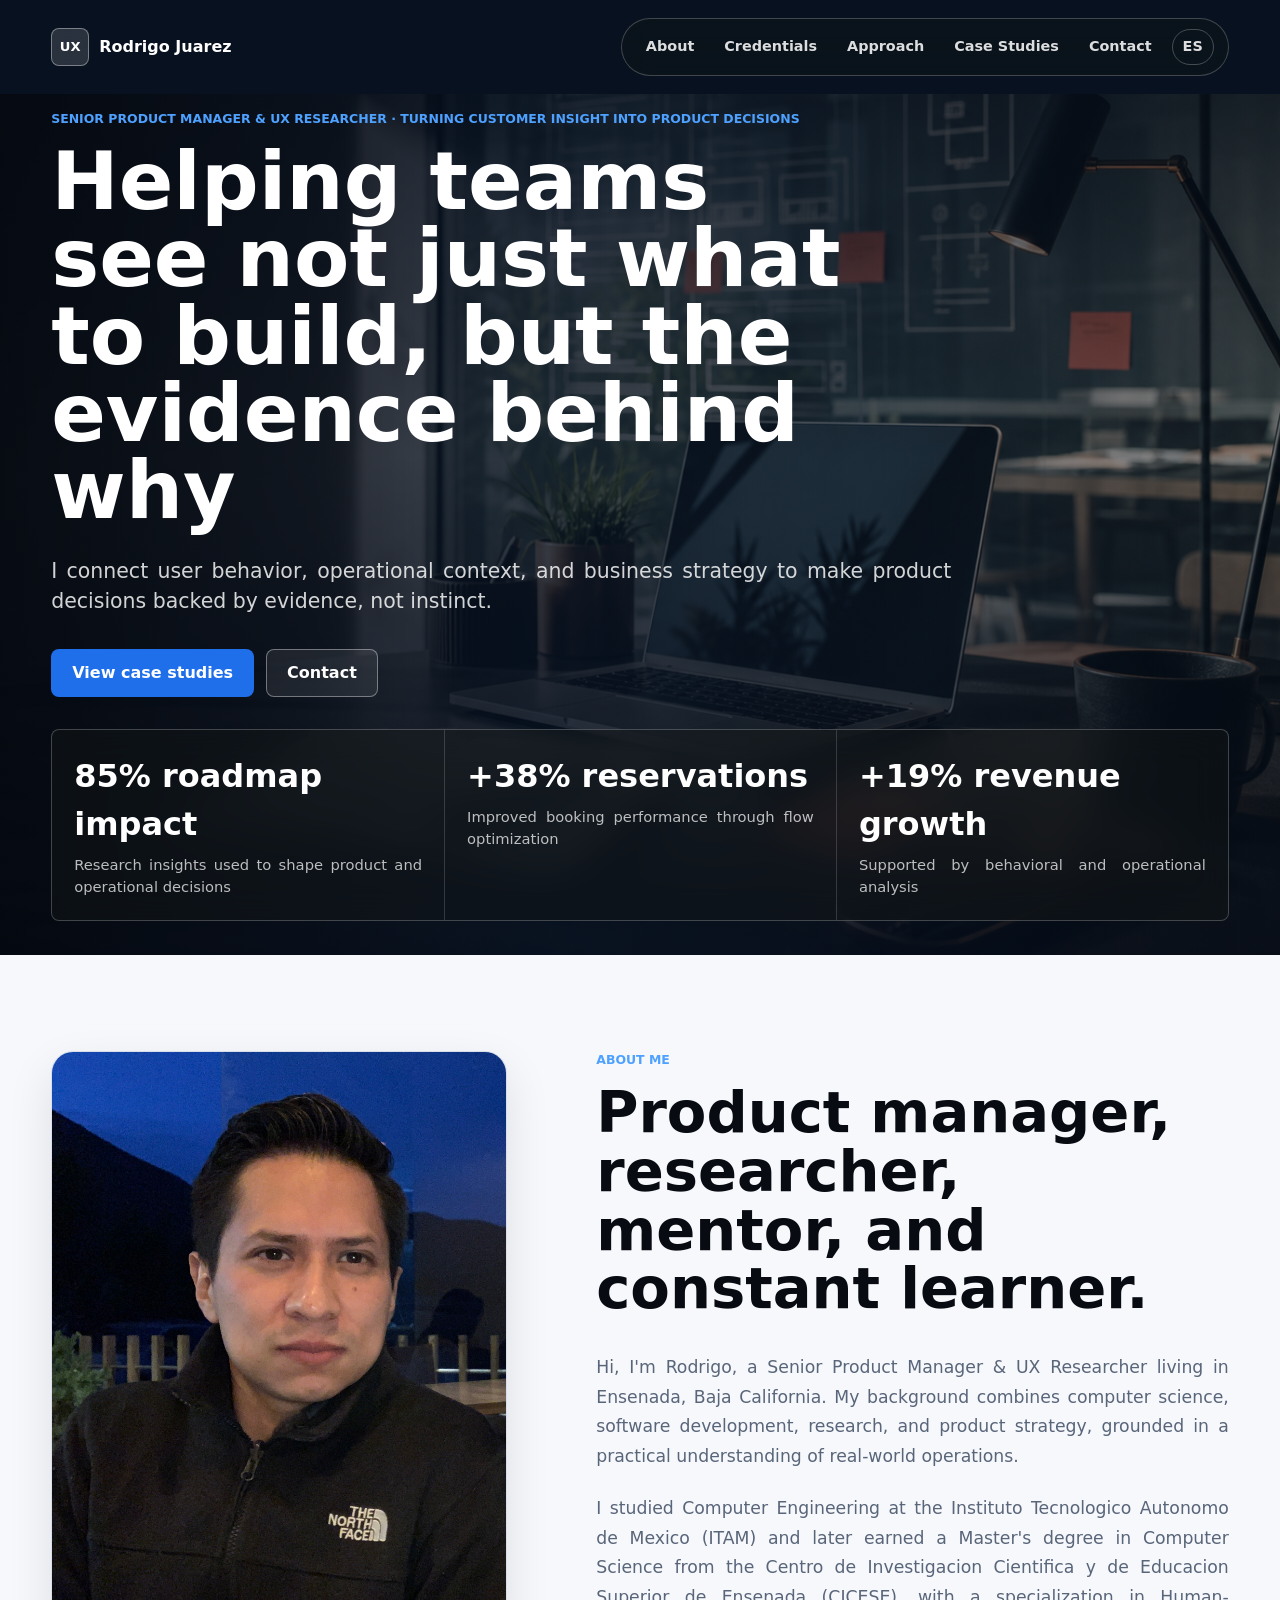
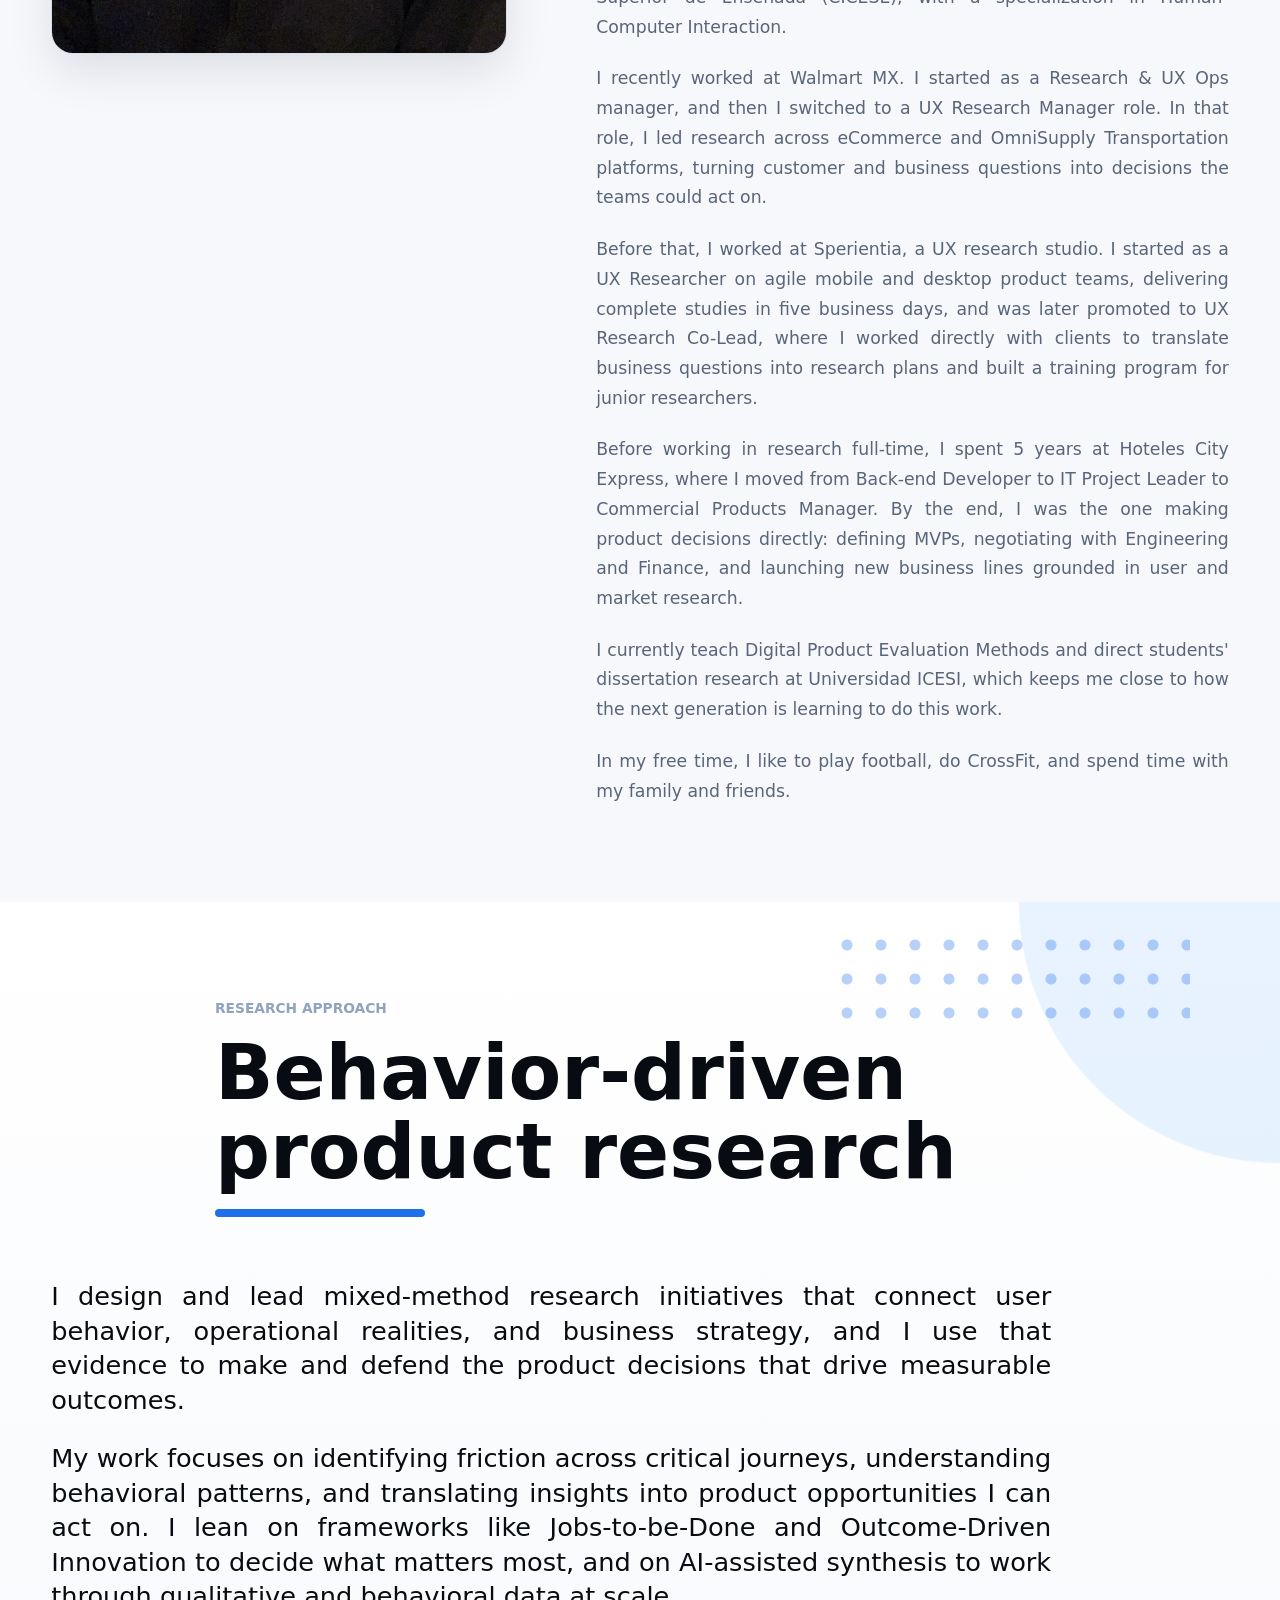
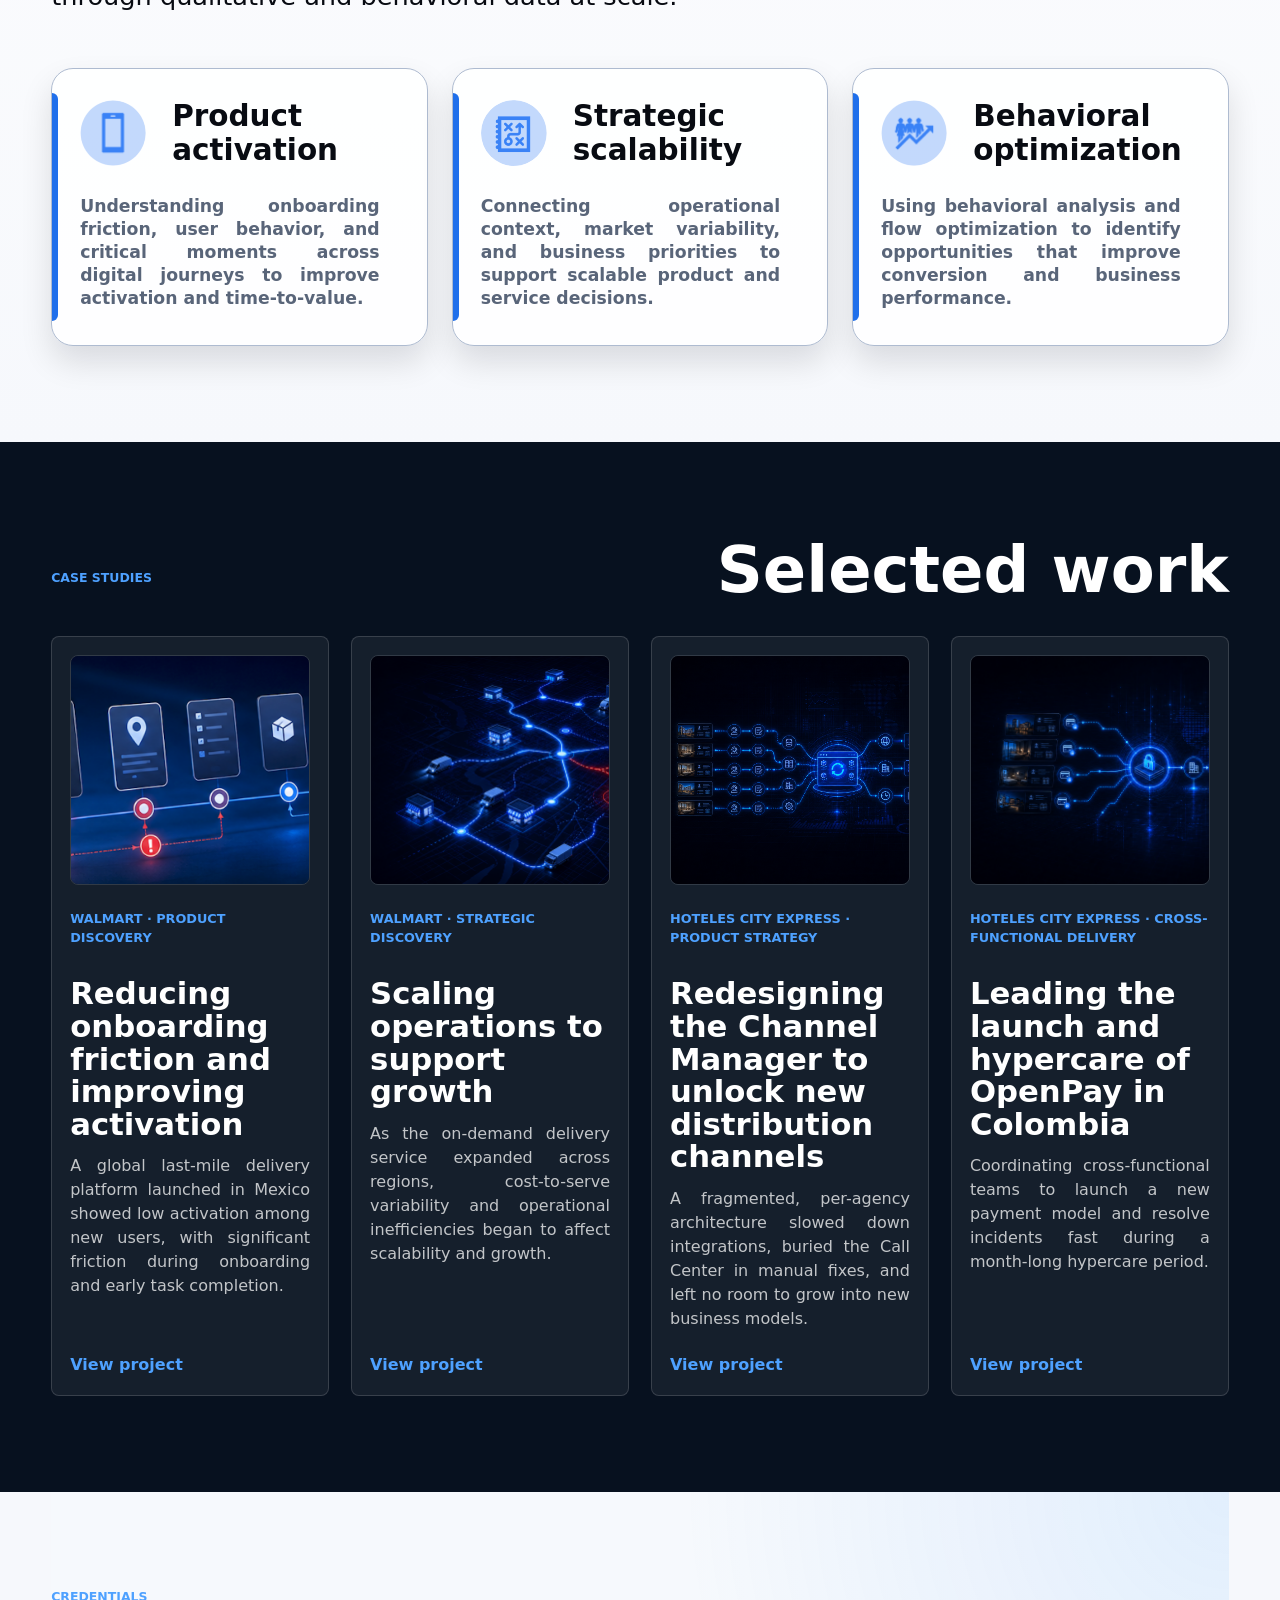
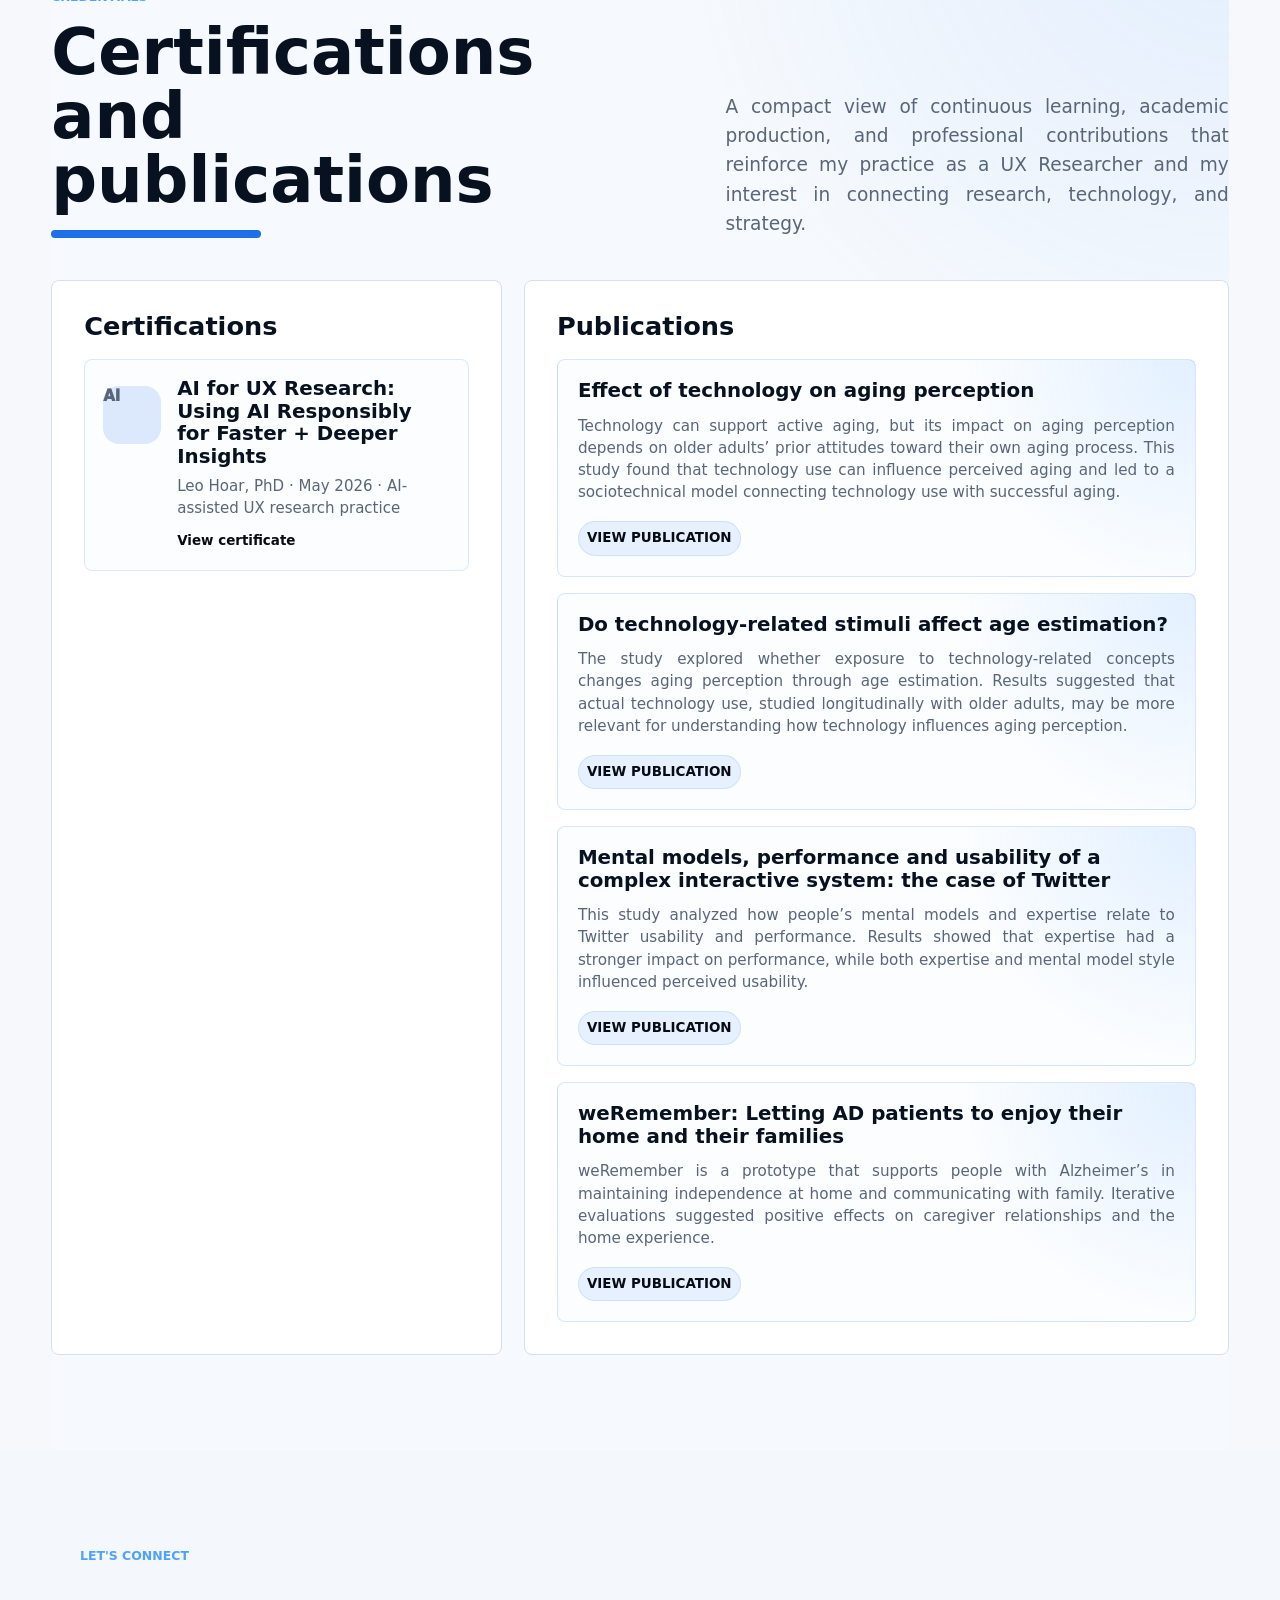
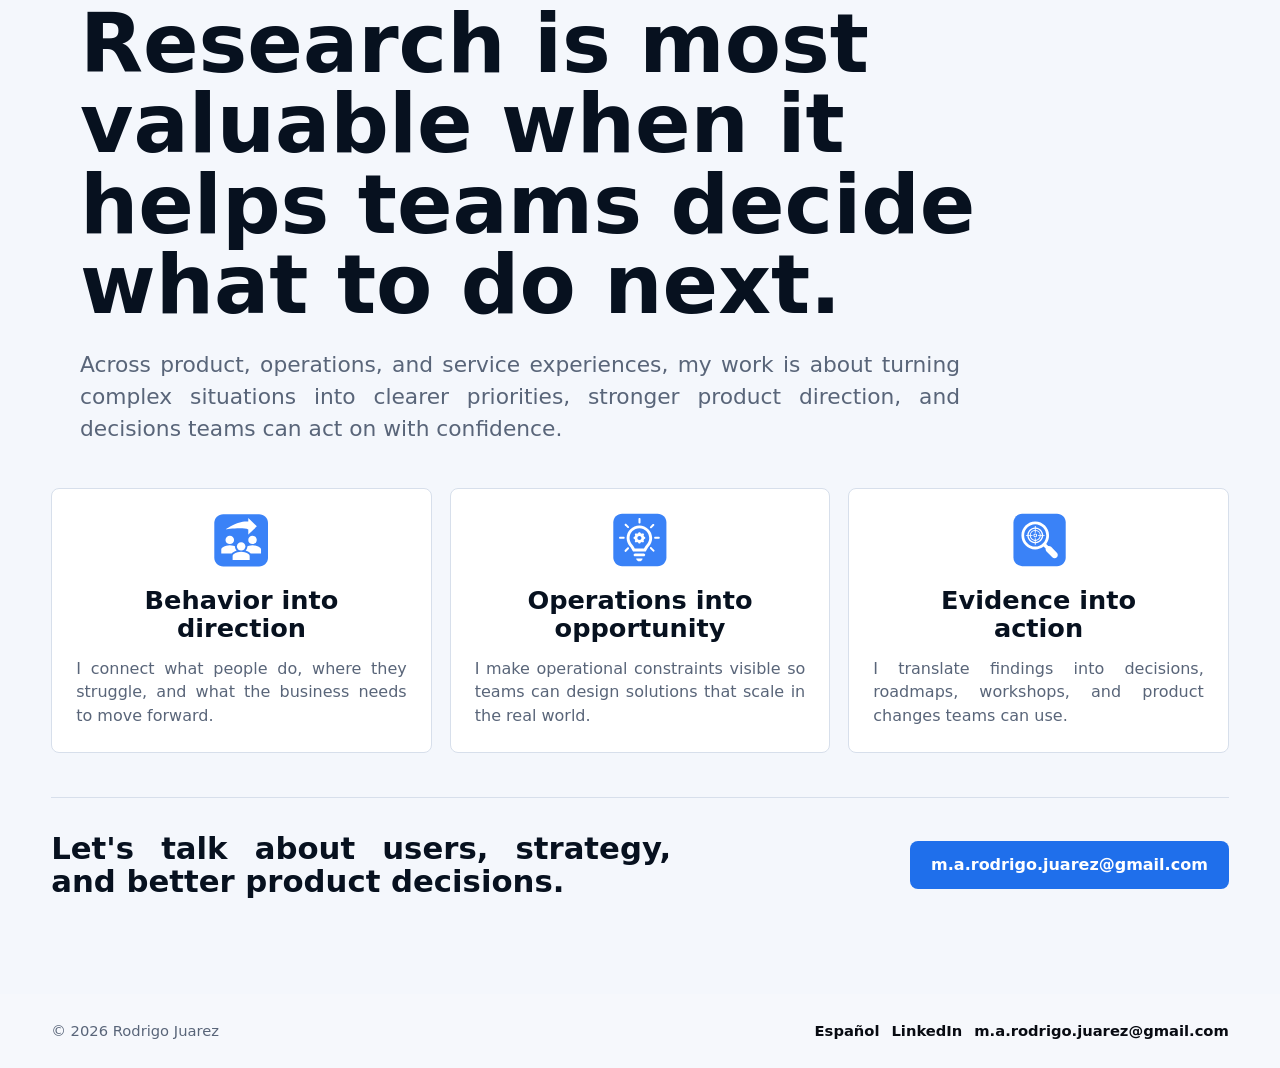
==== commit 4bd4e4e6: "Update homepage approach copy" ====
--- a/index.html
+++ b/index.html
@@ -119,7 +119,9 @@
                 </p>
                 <p>
                     My work focuses on identifying friction across critical journeys, understanding behavioral patterns, 
-                    and translating insights into product opportunities I can act on.
+                    and translating insights into product opportunities I can act on. I lean on frameworks like
+                    Jobs-to-be-Done and Outcome-Driven Innovation to decide what matters most, and on AI-assisted
+                    synthesis to work through qualitative and behavioral data at scale.
                 </p>
             </div>
             <div class="capability-grid">
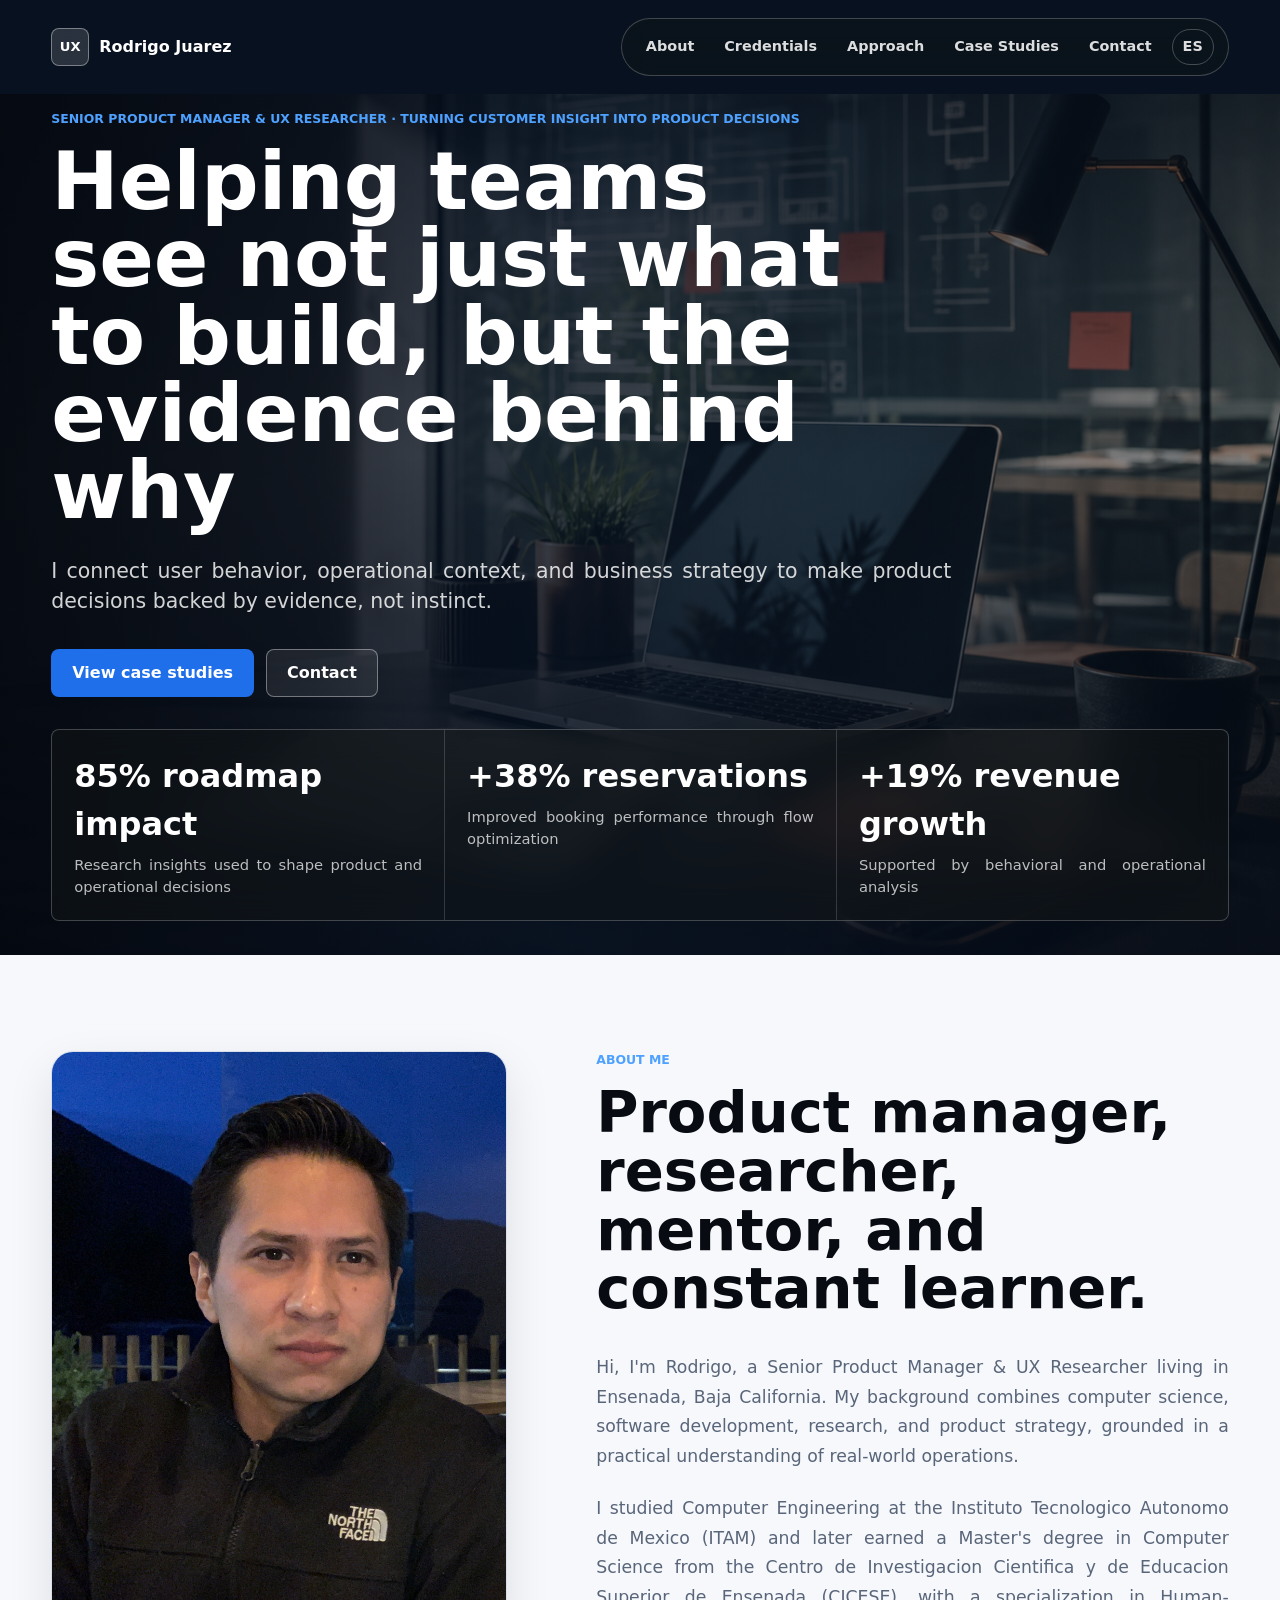
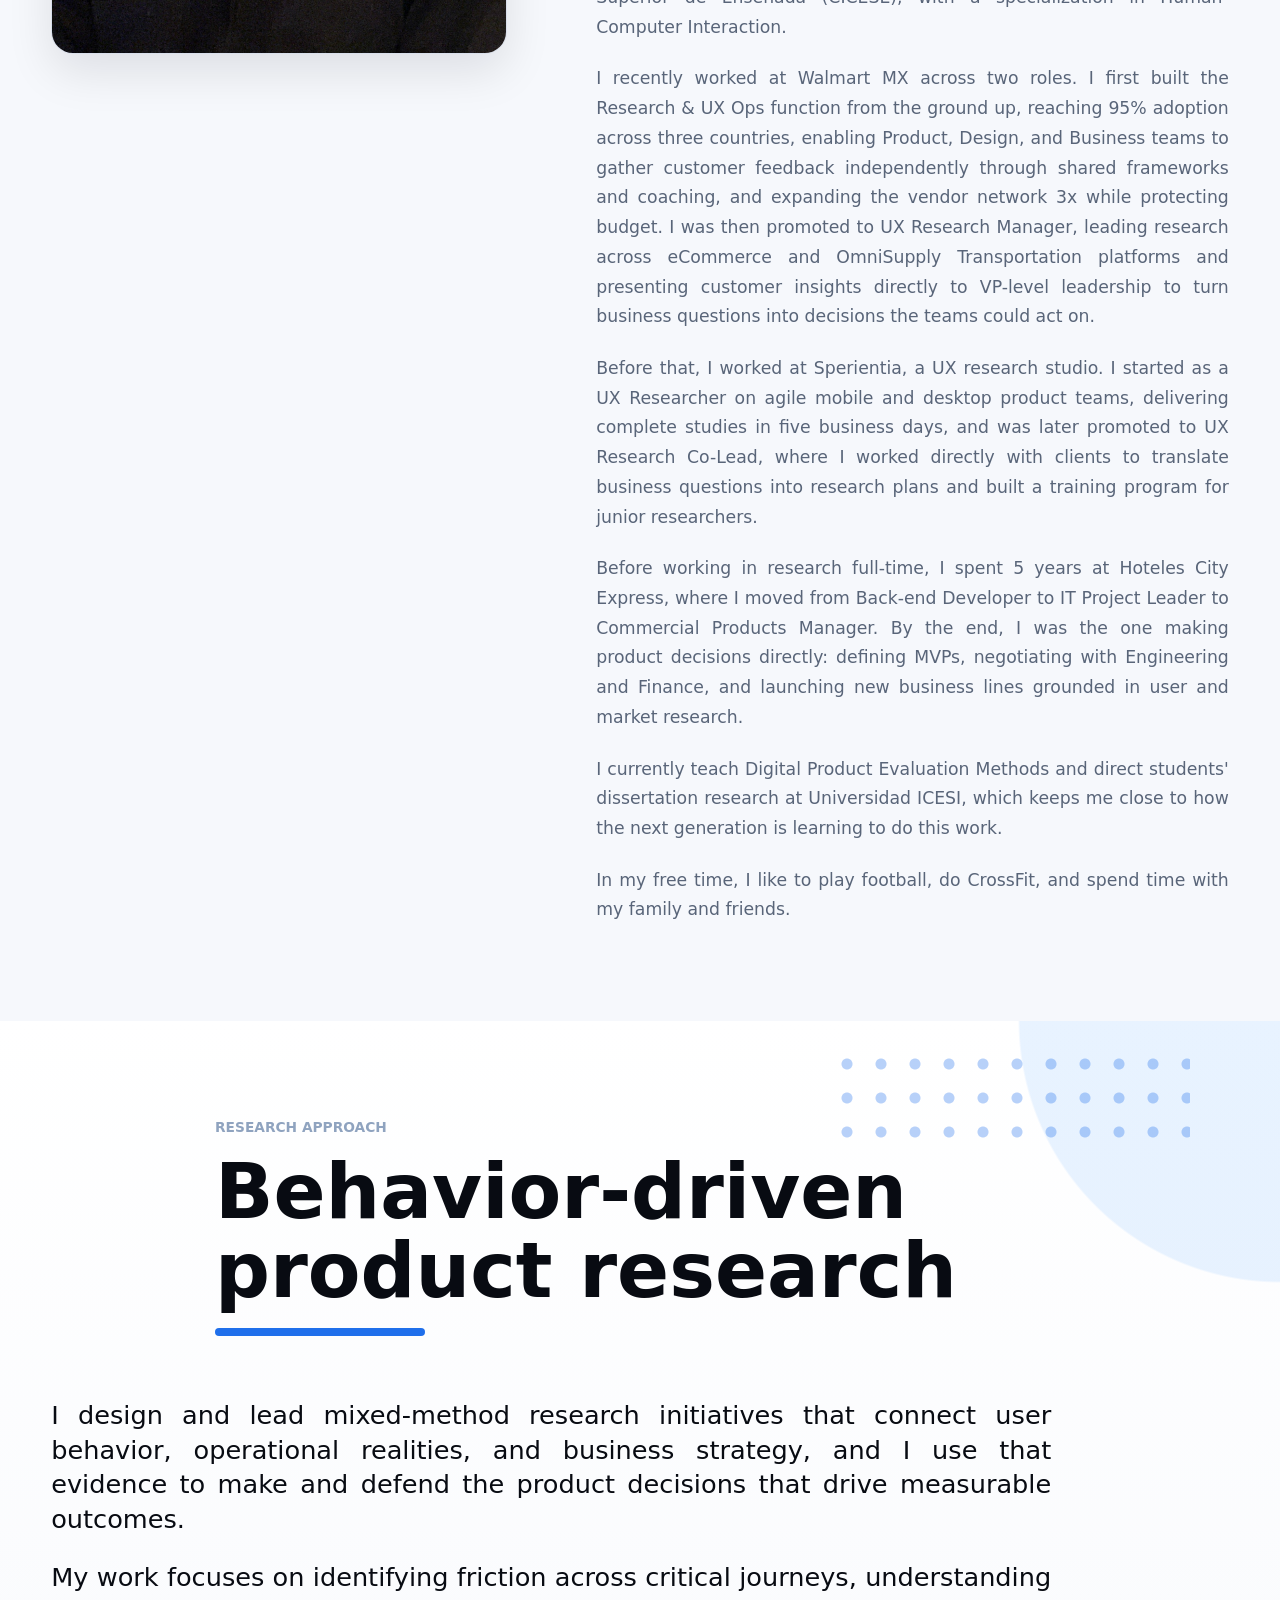
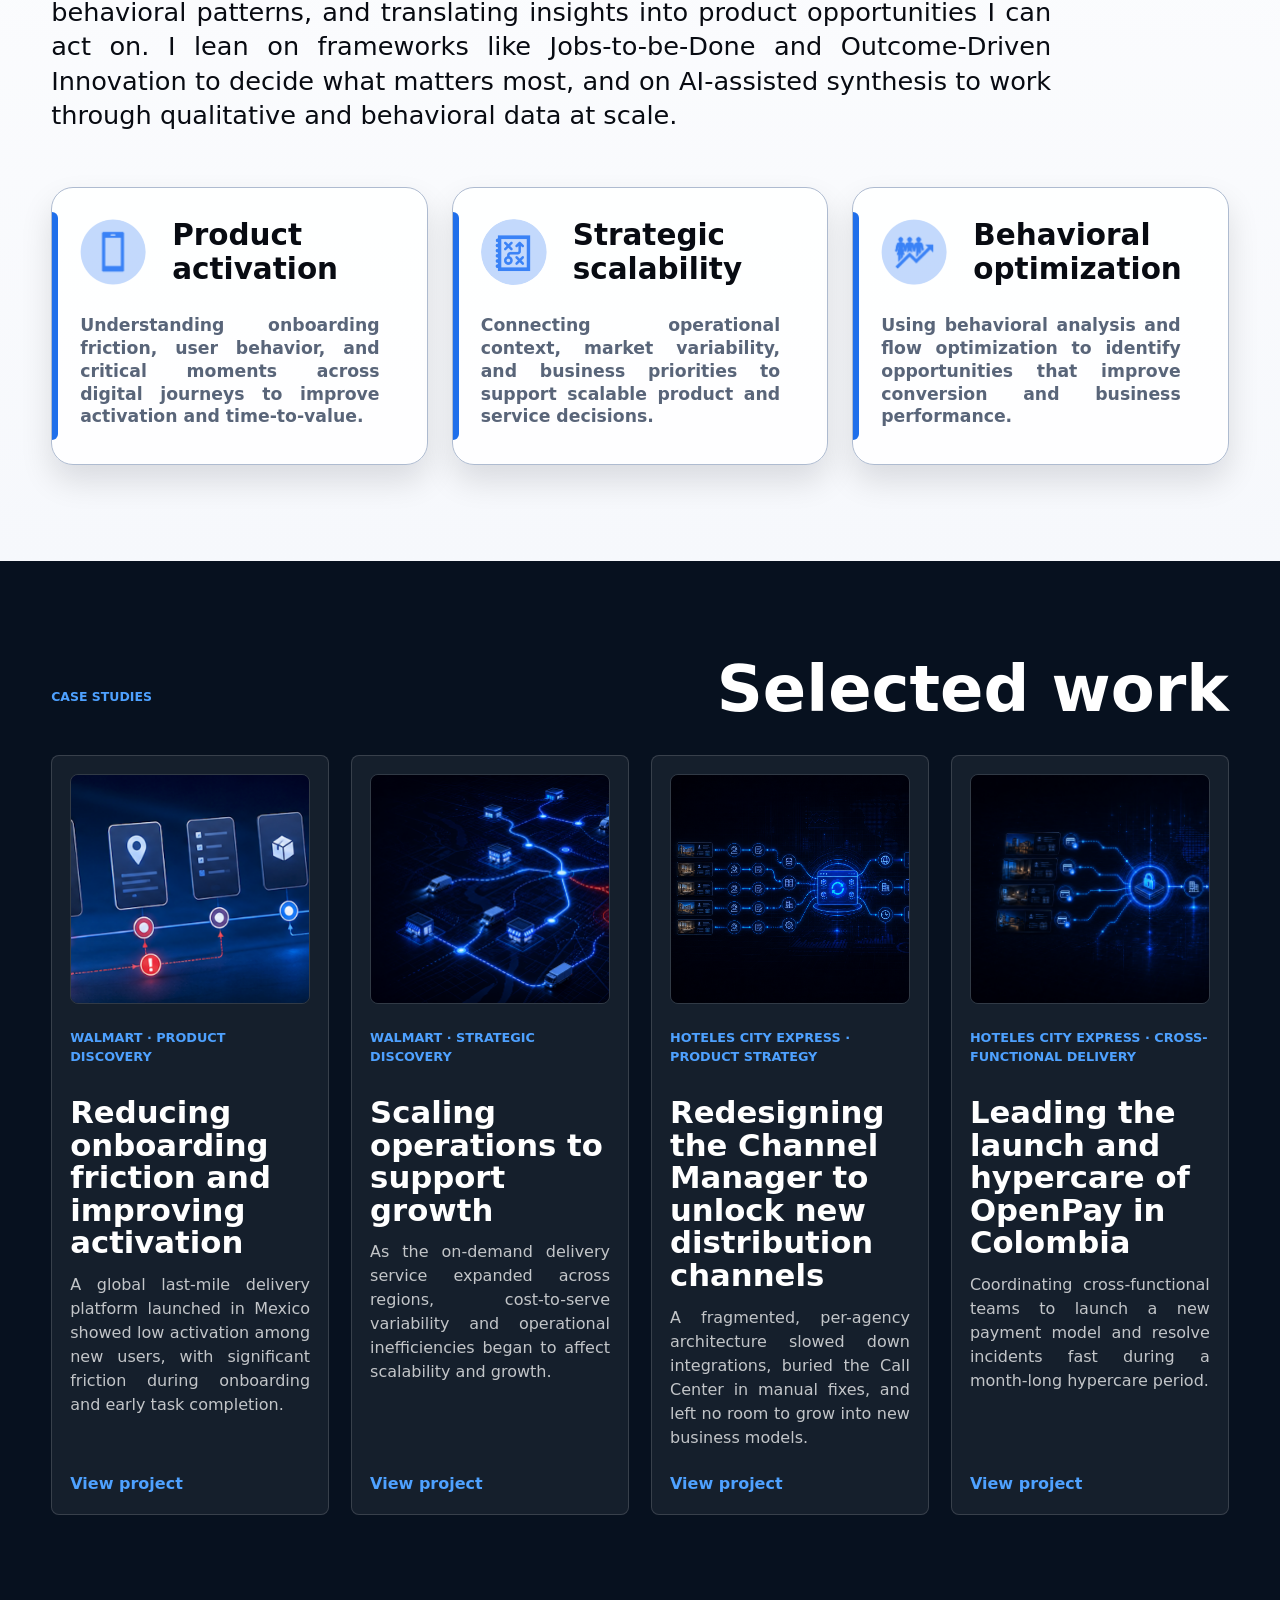
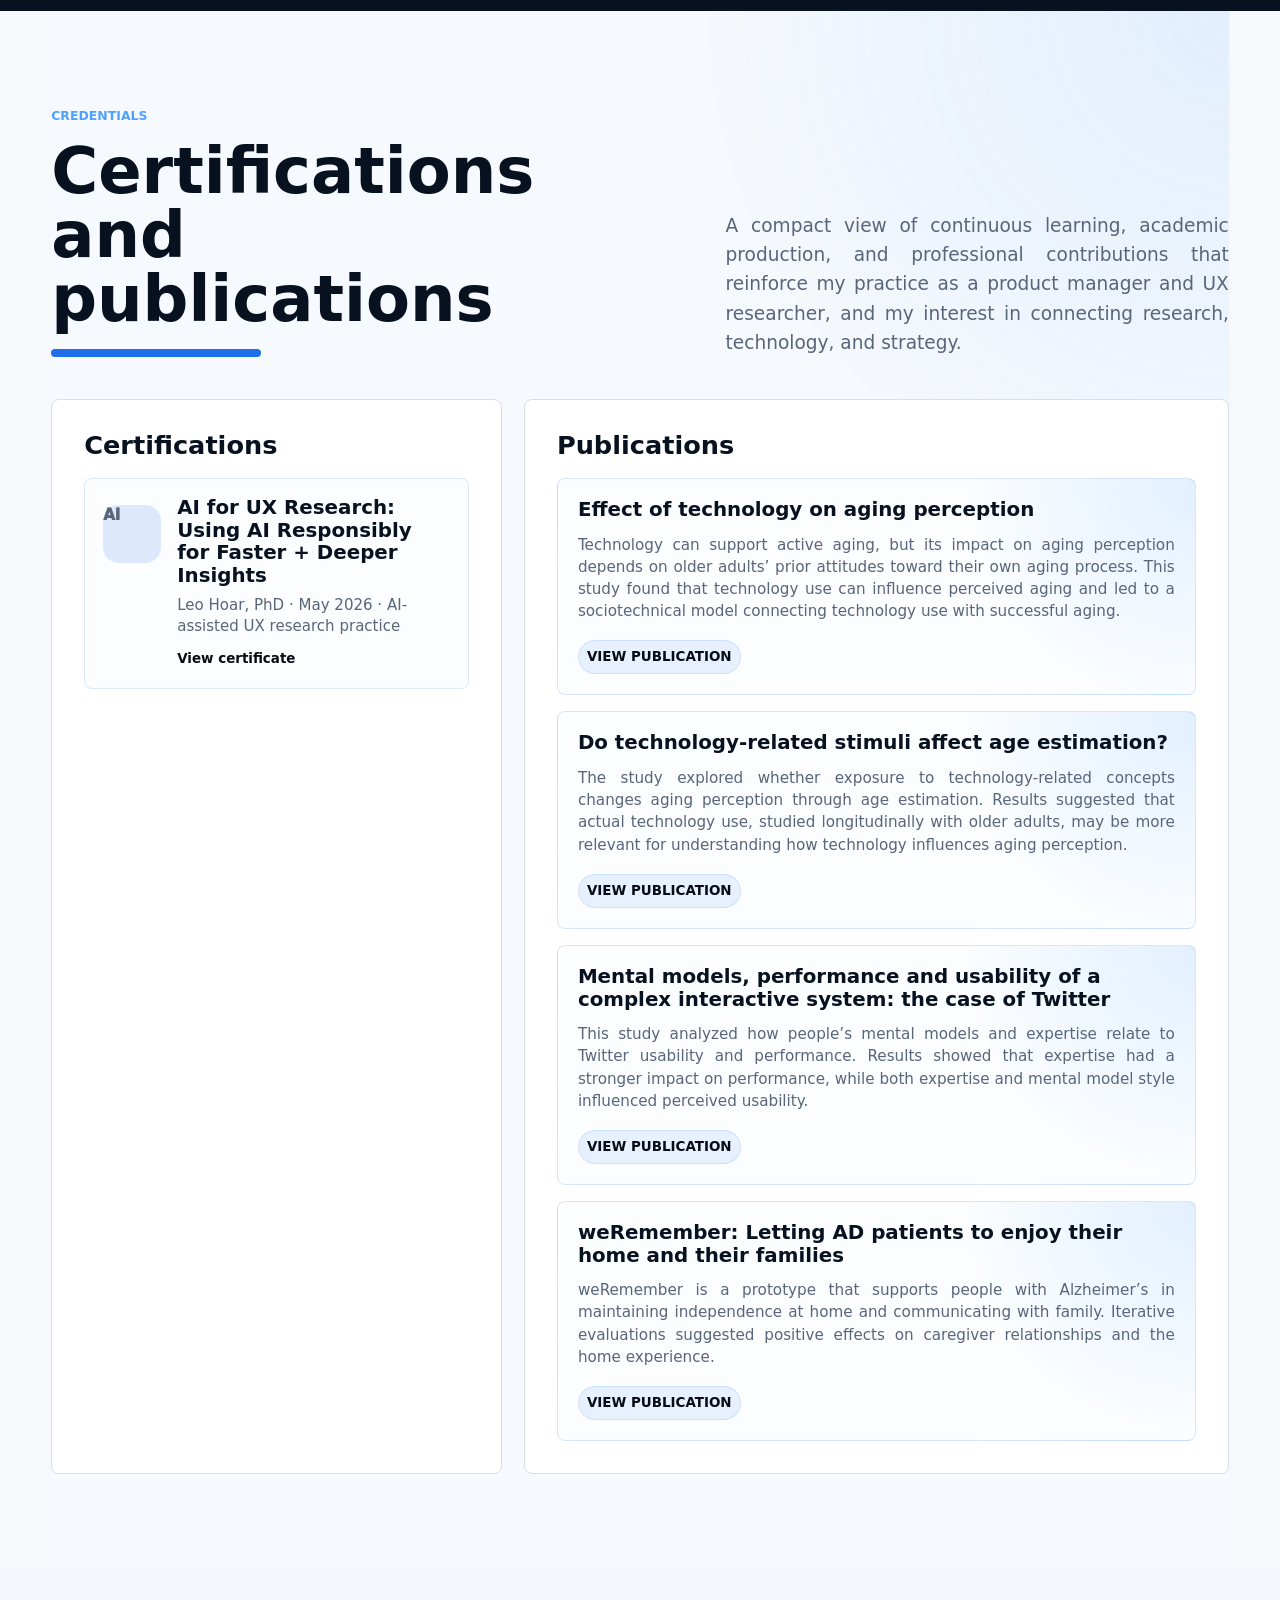
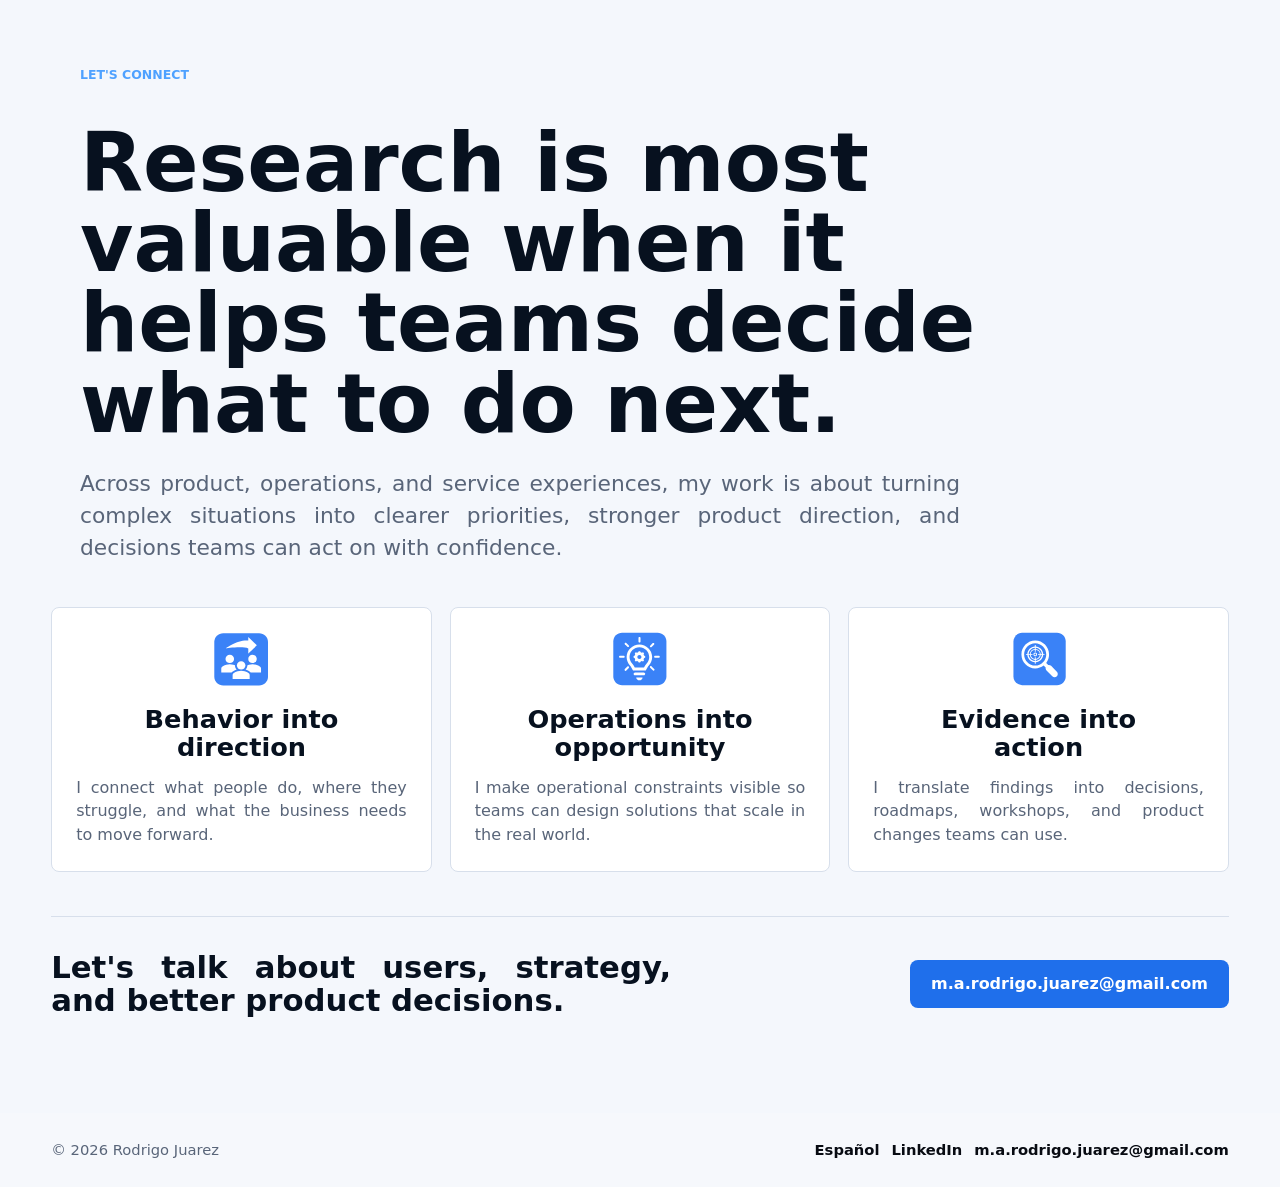
==== commit 477cb037: "Update homepage about and credentials copy" ====
--- a/index.html
+++ b/index.html
@@ -77,10 +77,13 @@
                         Educacion Superior de Ensenada (CICESE), with a specialization in Human-Computer Interaction.
                     </p>
                     <p>
-                        I recently worked at Walmart MX. I started as a Research & UX Ops manager, and then I switched 
-                        to a UX Research Manager role. In that role, I led research across eCommerce and OmniSupply 
-                        Transportation platforms, turning customer and business questions into decisions the teams could 
-                        act on.
+                        I recently worked at Walmart MX across two roles. I first built the Research & UX Ops function
+                        from the ground up, reaching 95% adoption across three countries, enabling Product, Design, and
+                        Business teams to gather customer feedback independently through shared frameworks and coaching,
+                        and expanding the vendor network 3x while protecting budget. I was then promoted to UX Research
+                        Manager, leading research across eCommerce and OmniSupply Transportation platforms and presenting
+                        customer insights directly to VP-level leadership to turn business questions into decisions the
+                        teams could act on.
                     </p>
                     <p>
                         Before that, I worked at Sperientia, a UX research studio. I started as a UX Researcher on agile 
@@ -232,8 +235,8 @@
                 </div>
                 <p>
                     A compact view of continuous learning, academic production, and professional contributions that
-                    reinforce my practice as a UX Researcher and my interest in connecting research, technology, and
-                    strategy.
+                    reinforce my practice as a product manager and UX researcher, and my interest in connecting
+                    research, technology, and strategy.
                 </p>
             </div>
 
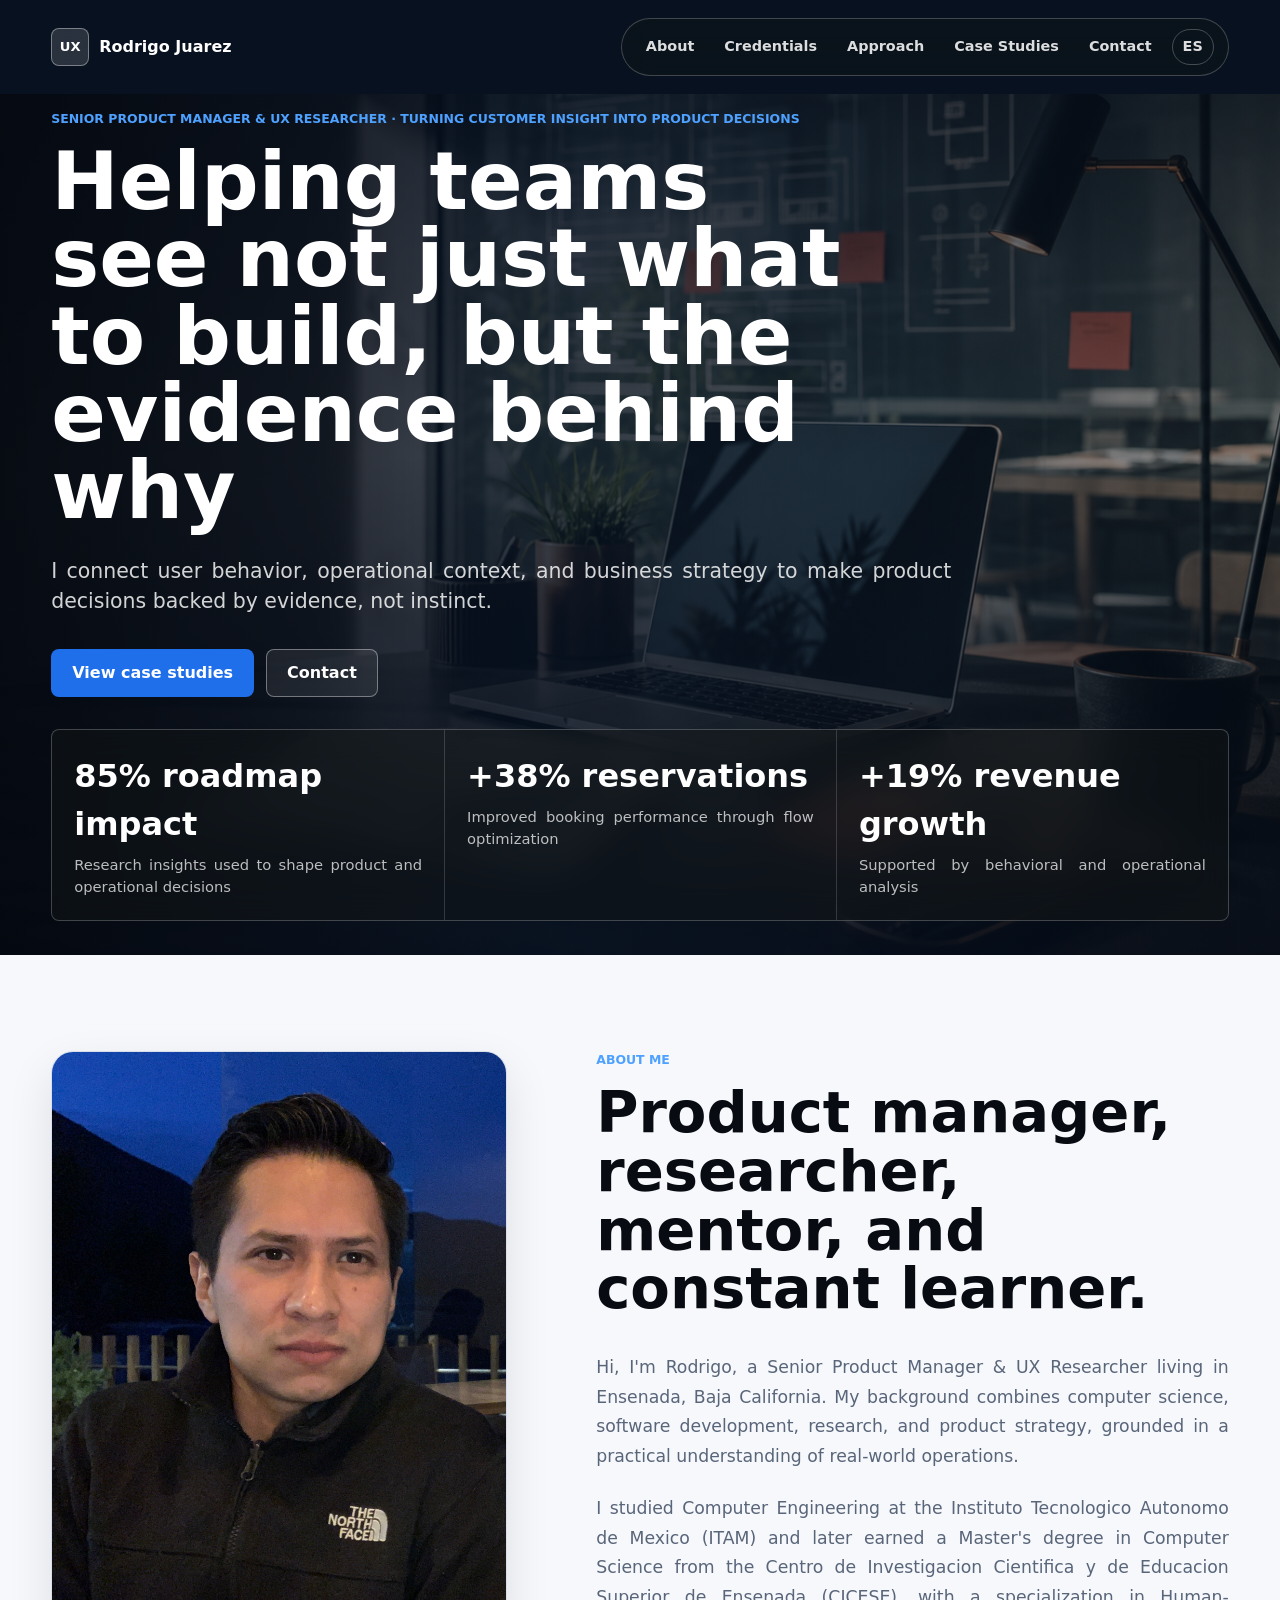
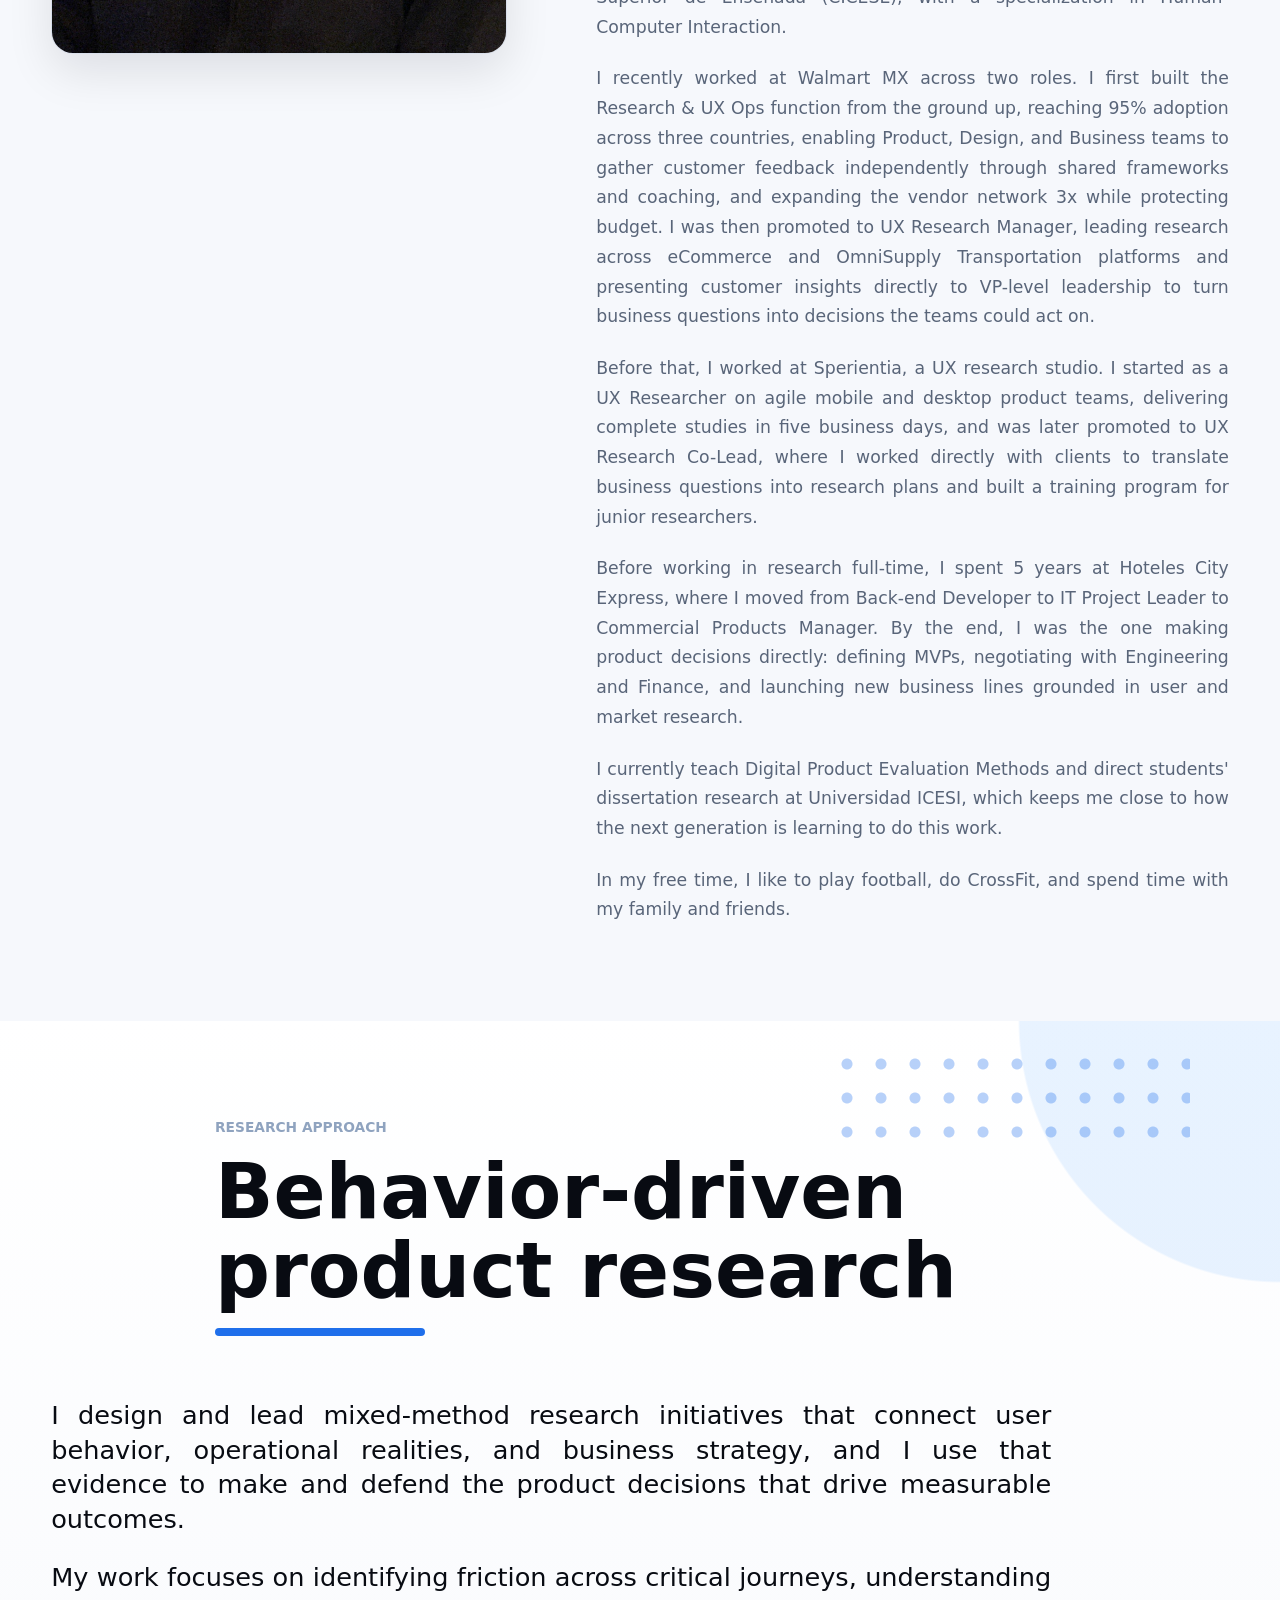
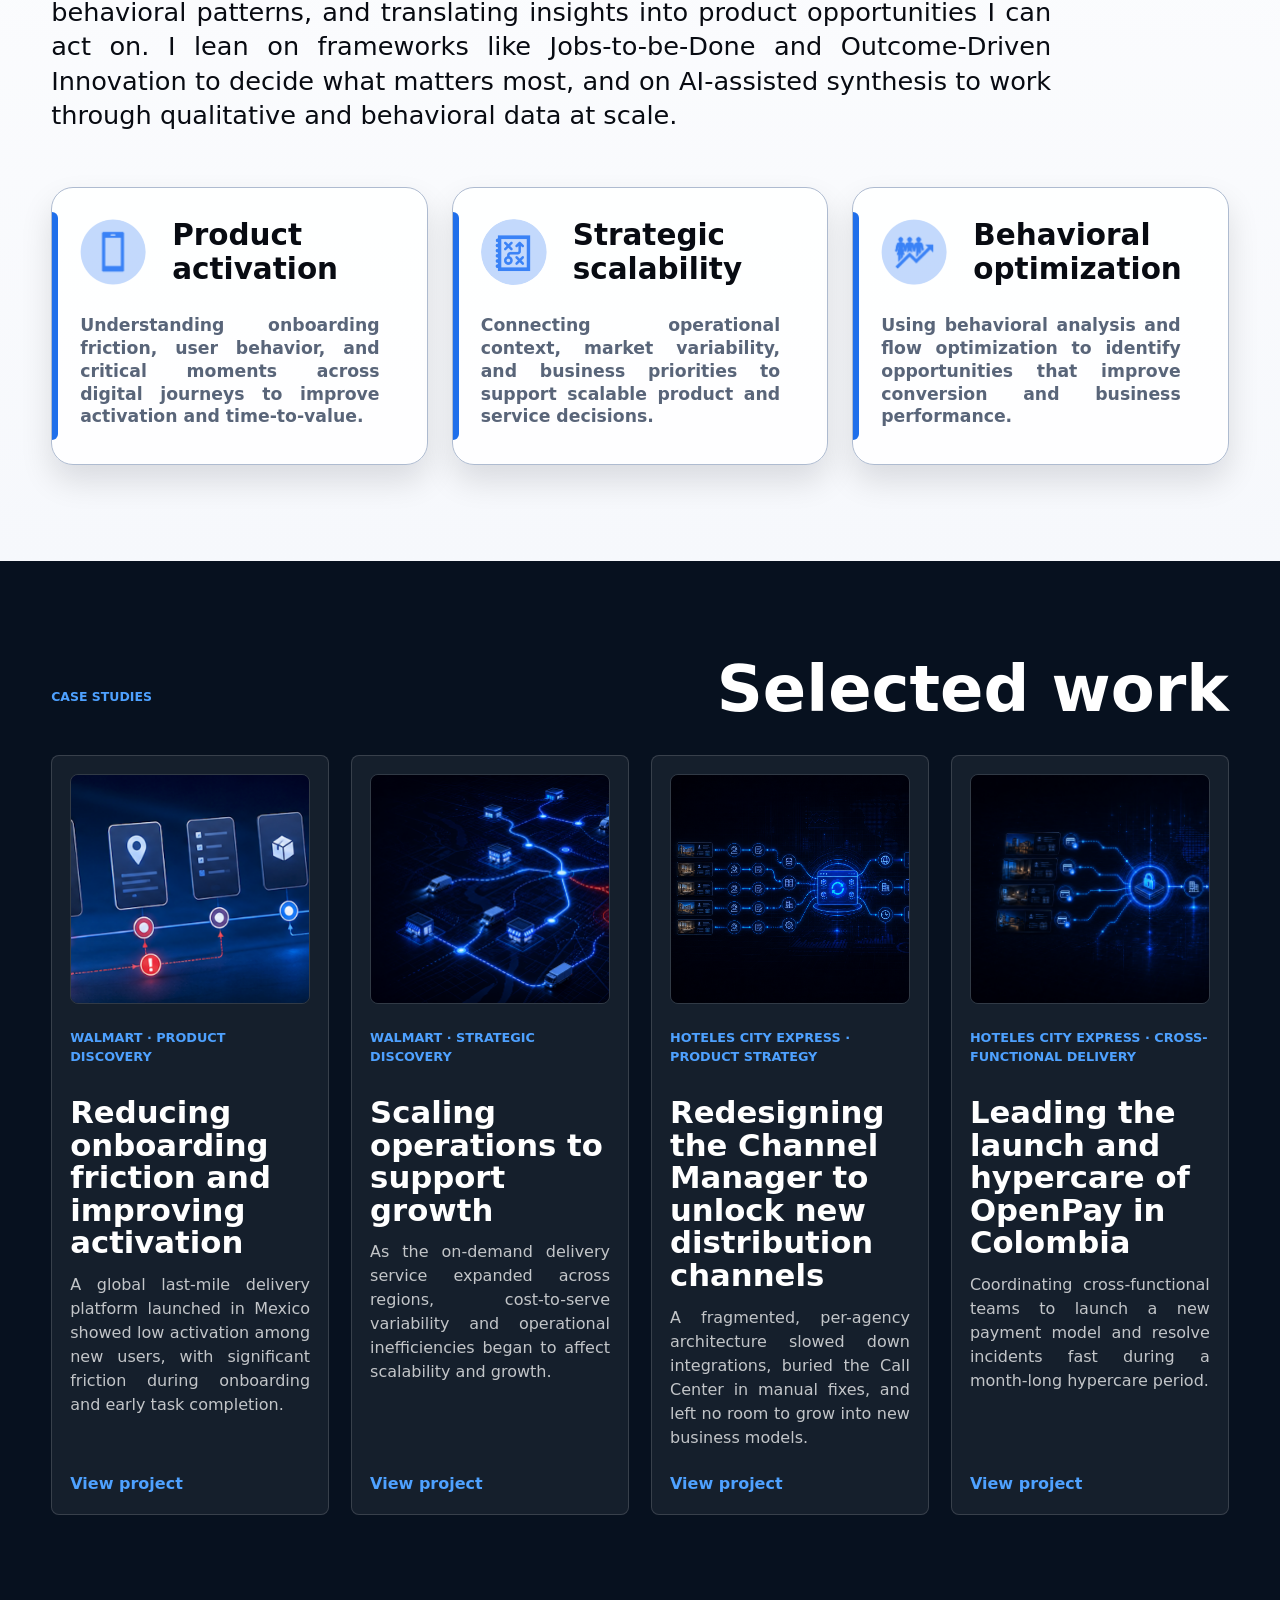
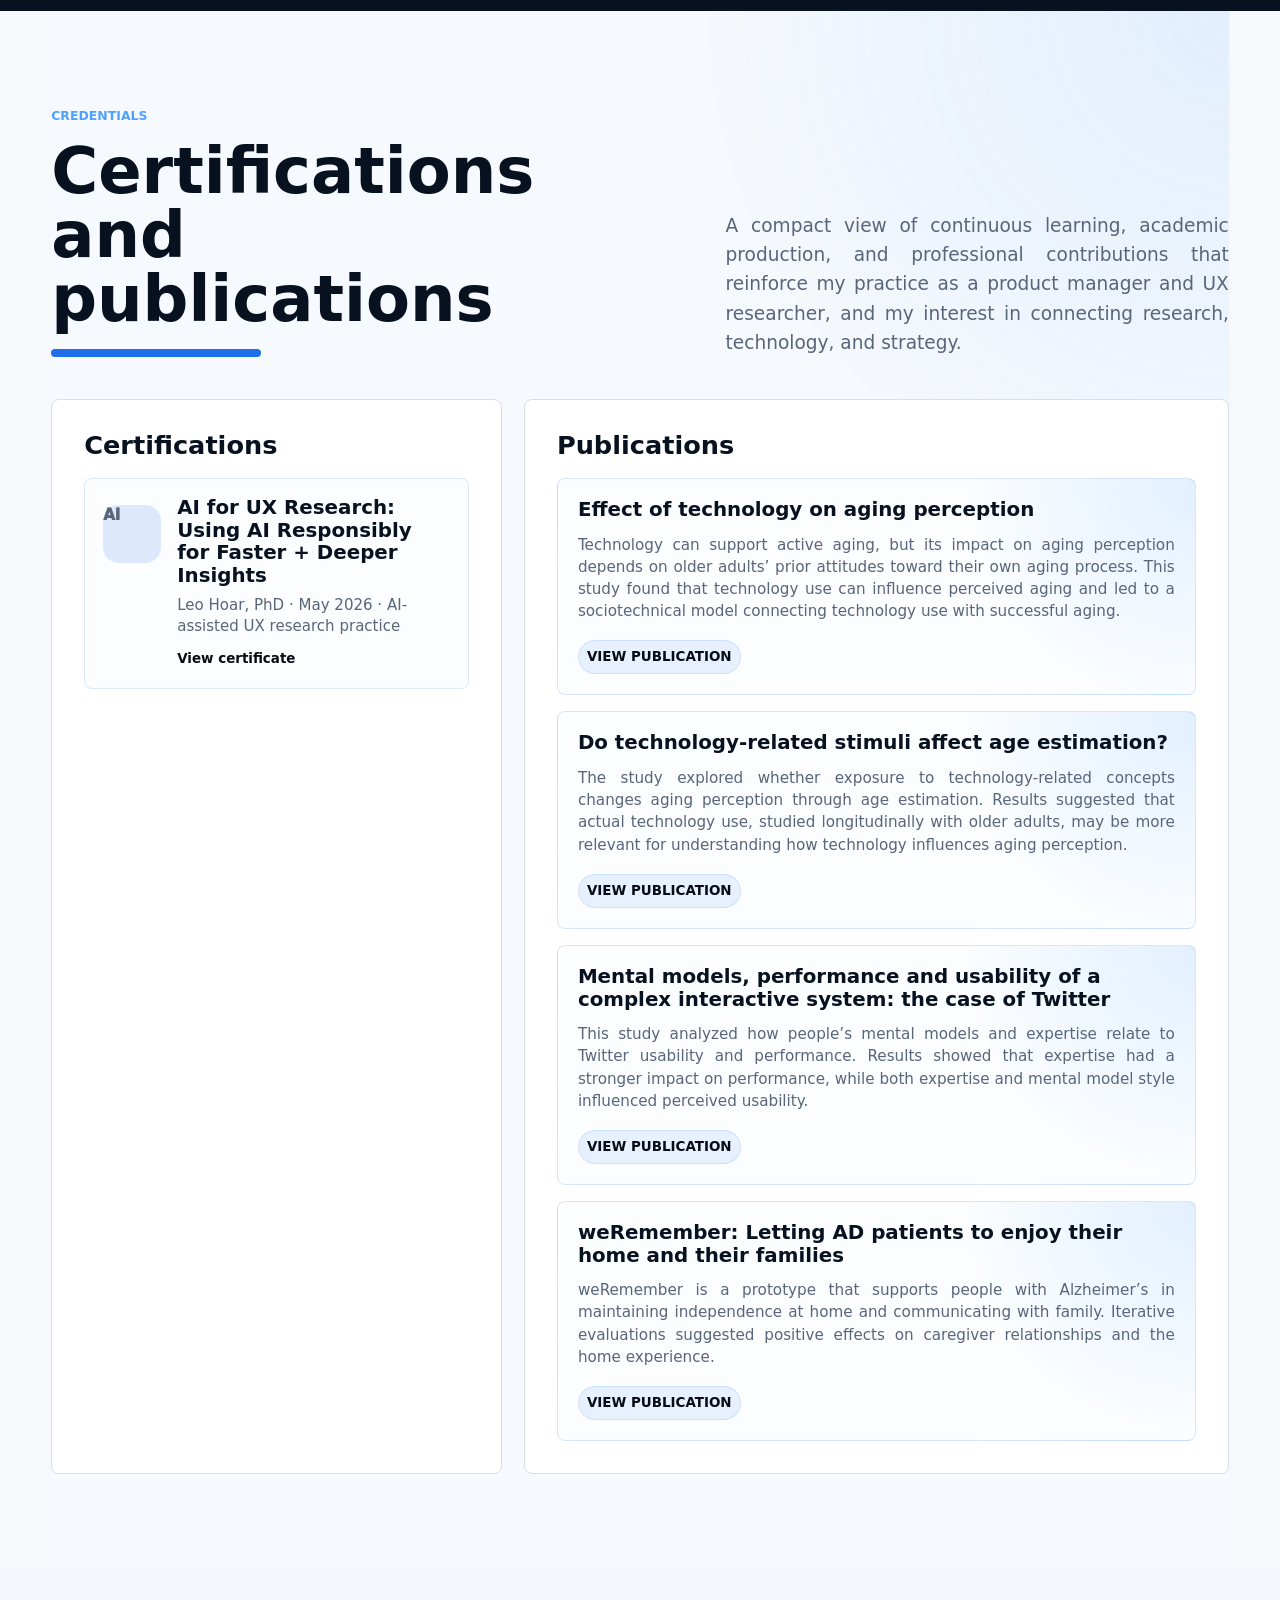
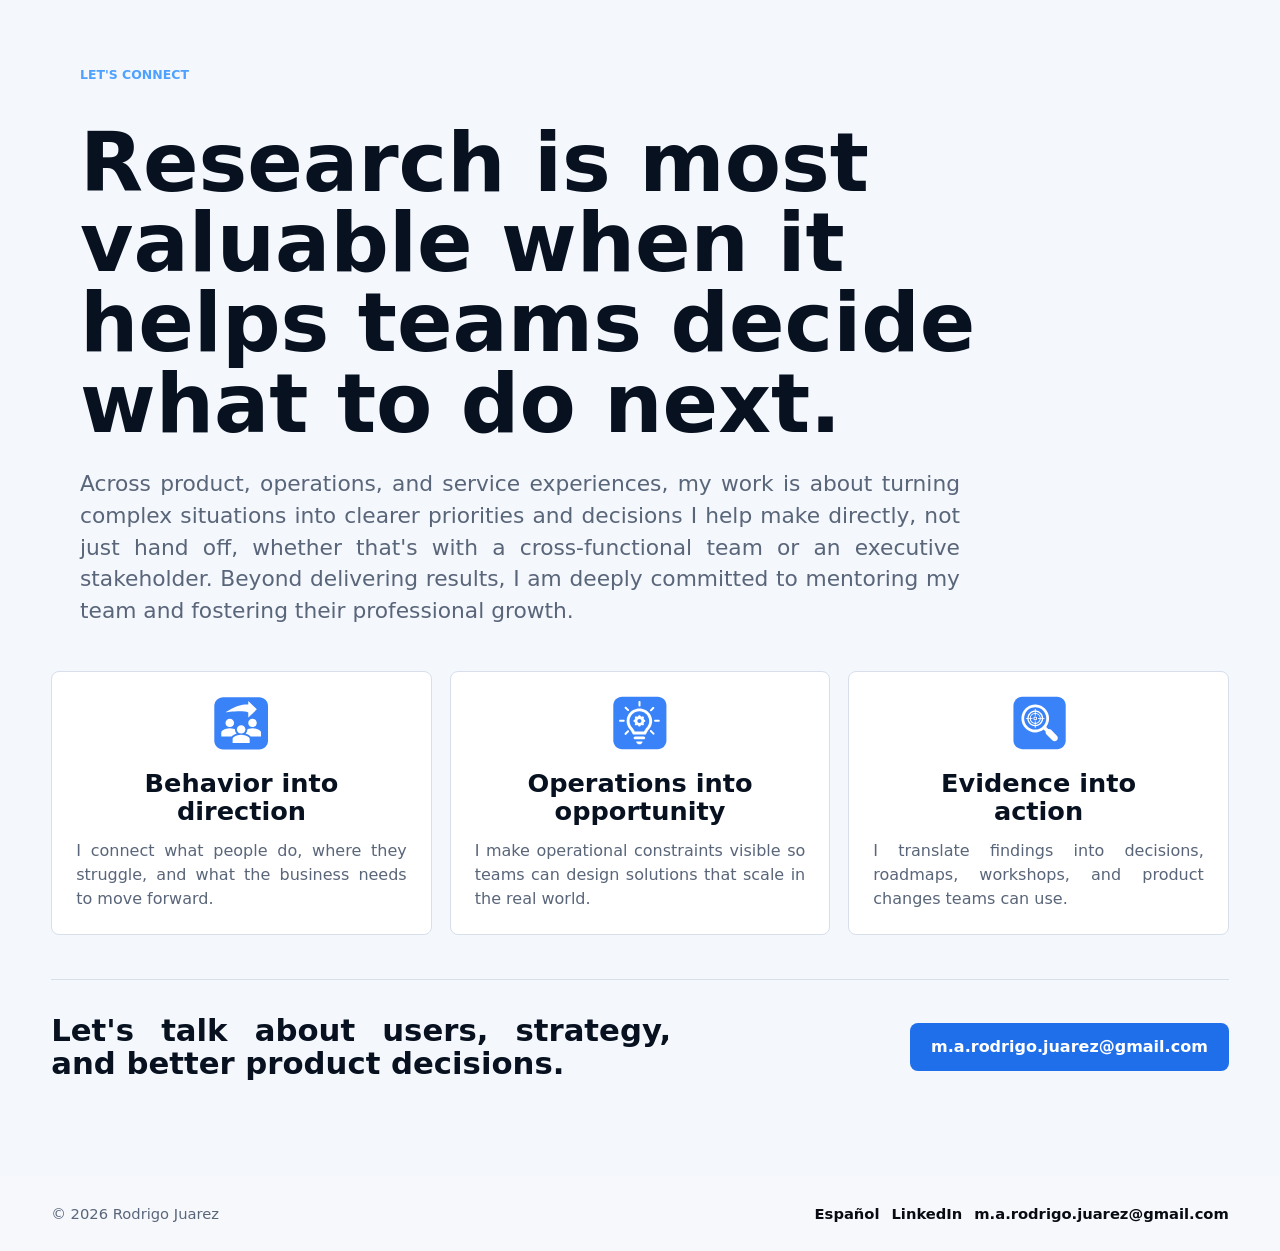
==== commit 40d6eaca: "Refine case roles and closing copy" ====
--- a/index.html
+++ b/index.html
@@ -321,7 +321,9 @@
                 <h2>Research is most valuable when it helps teams decide what to do next.</h2>
                 <p>
                     Across product, operations, and service experiences, my work is about turning complex situations
-                    into clearer priorities, stronger product direction, and decisions teams can act on with confidence.
+                    into clearer priorities and decisions I help make directly, not just hand off, whether that's with a
+                    cross-functional team or an executive stakeholder. Beyond delivering results, I am deeply committed
+                    to mentoring my team and fostering their professional growth.
                 </p>
             </div>
             <div class="closing-grid">
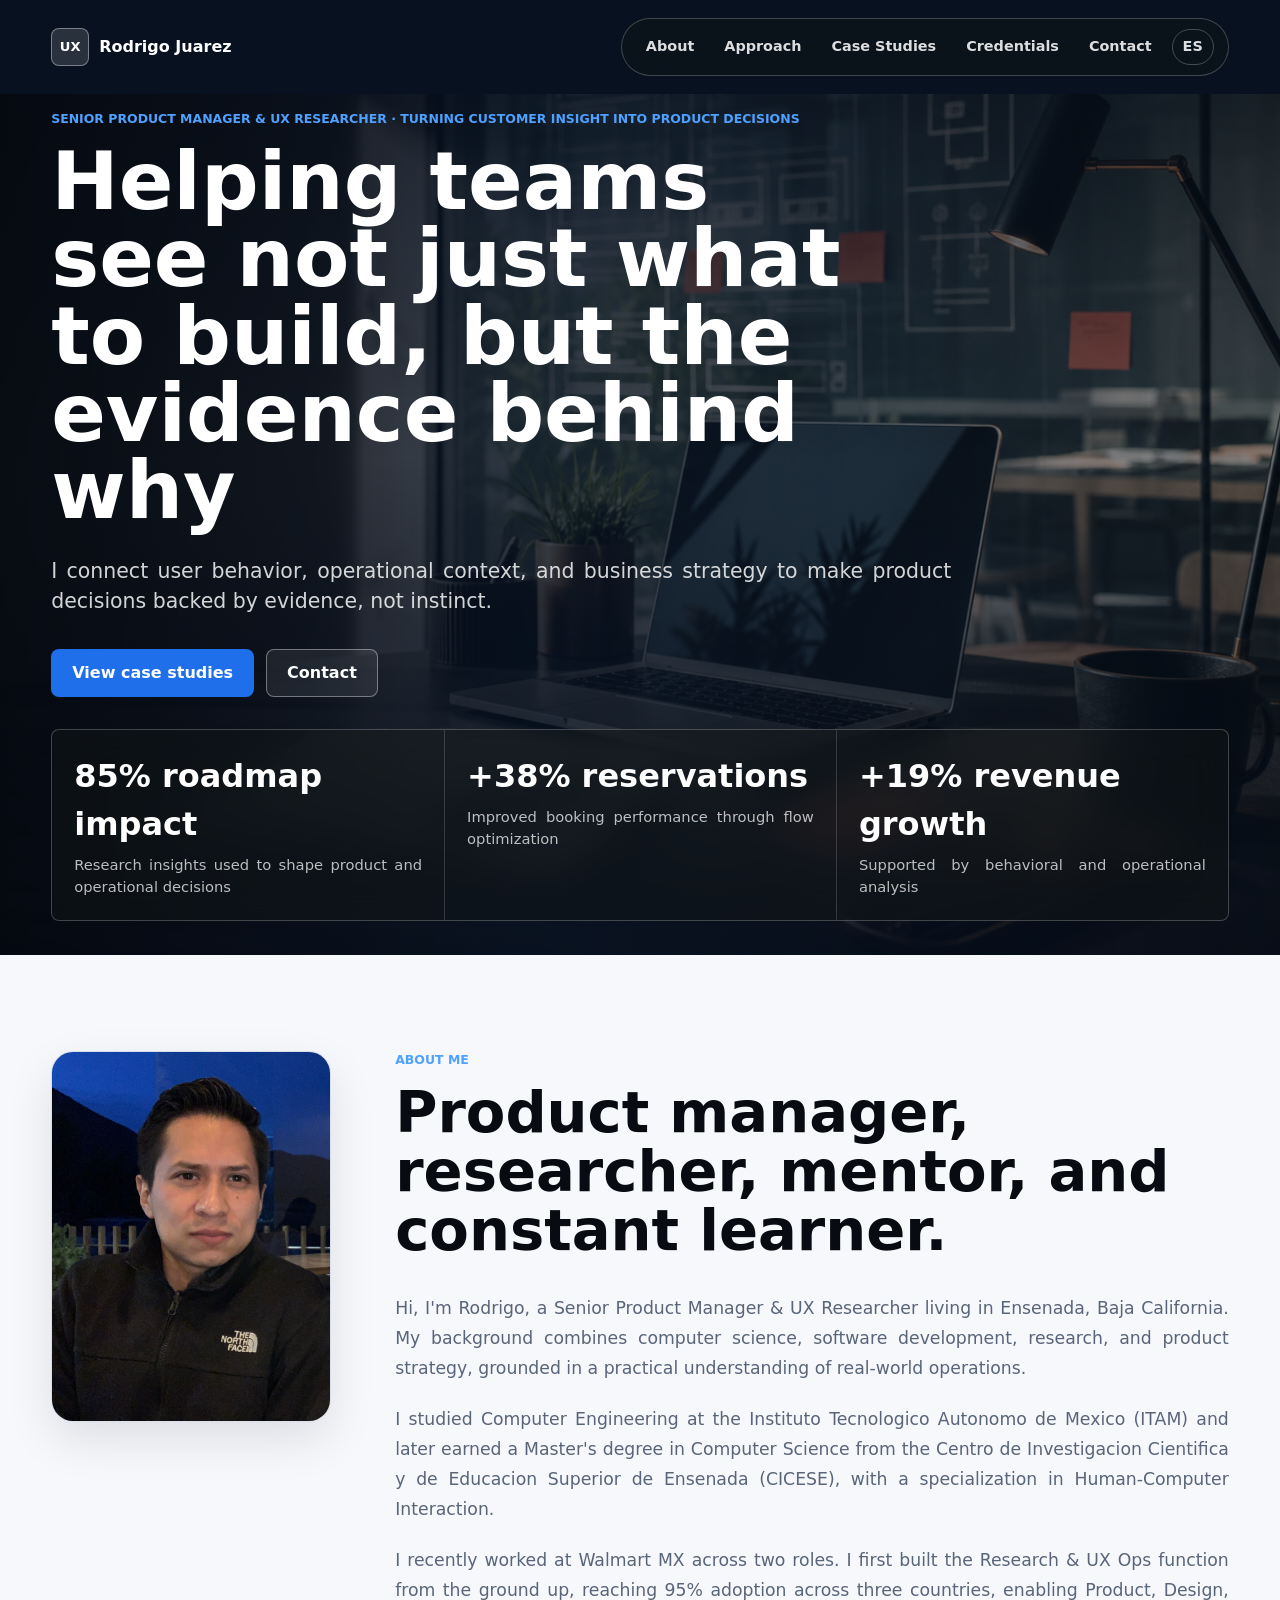
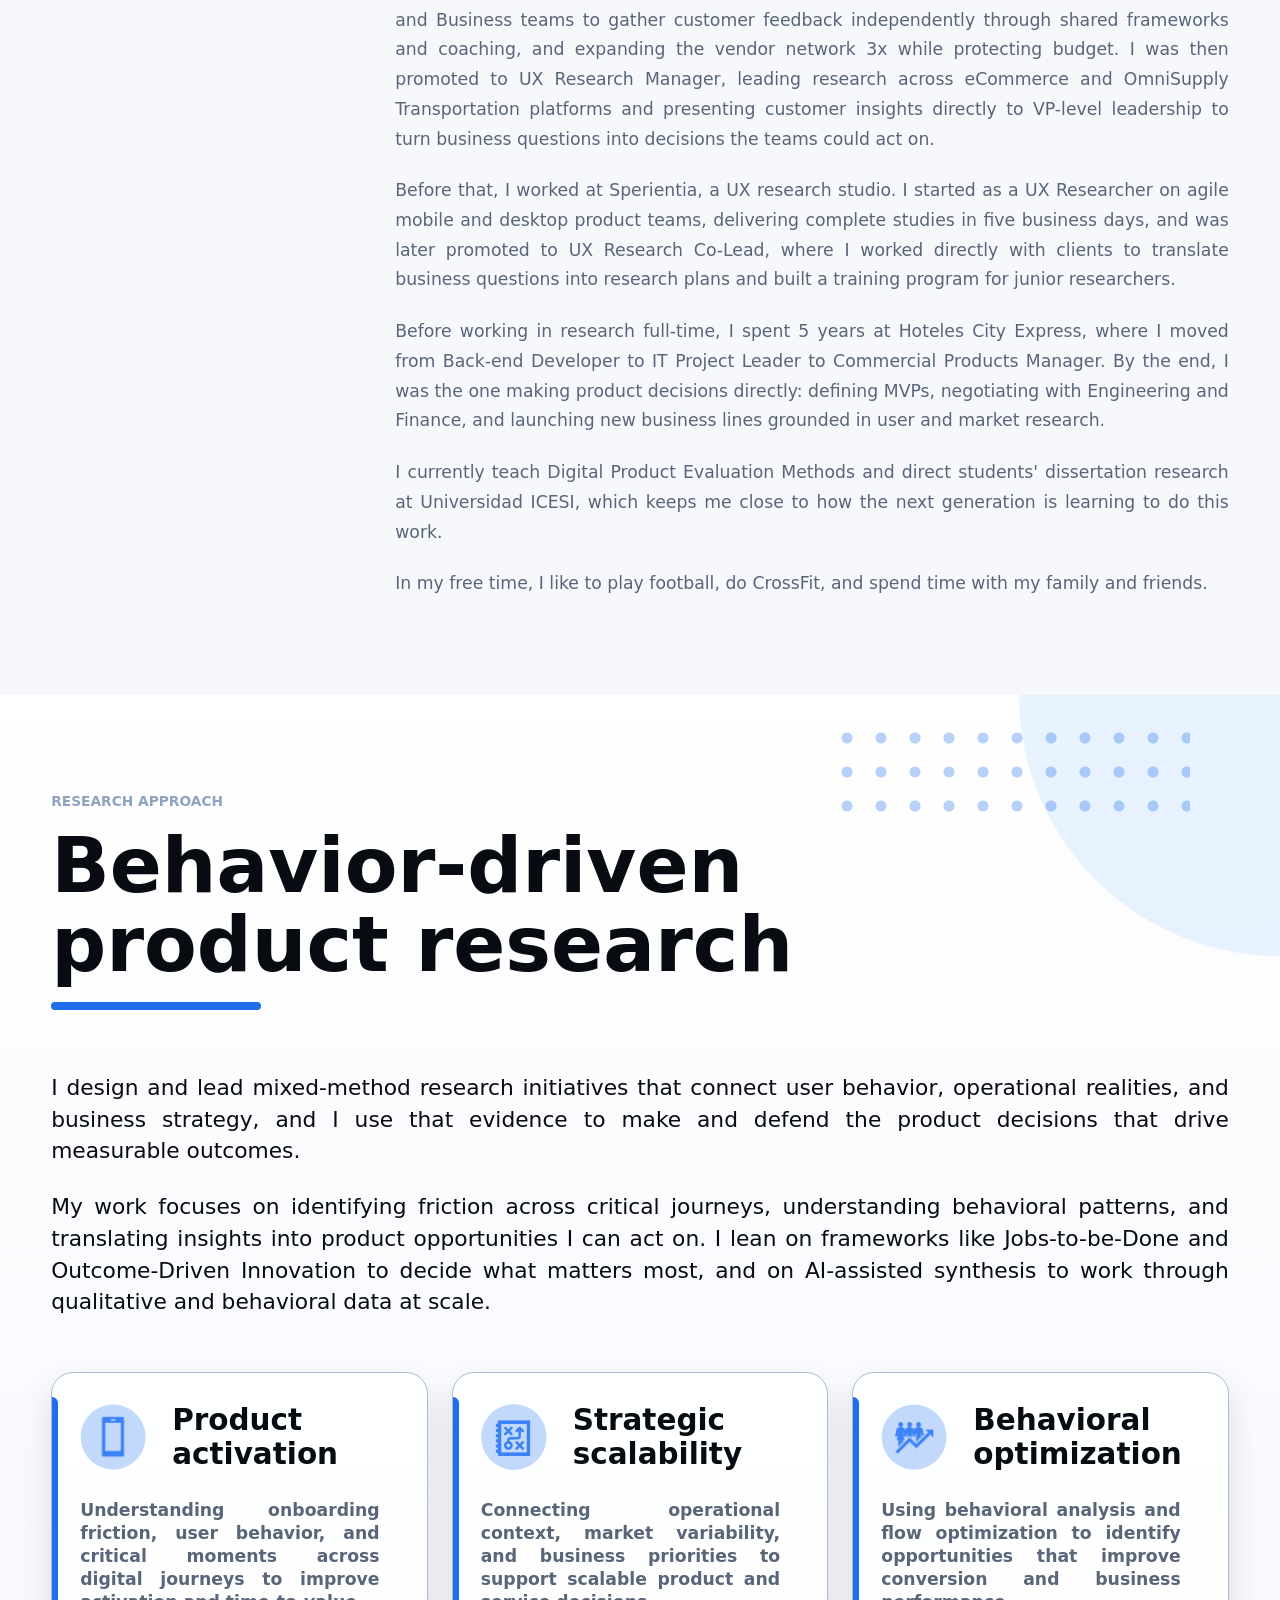
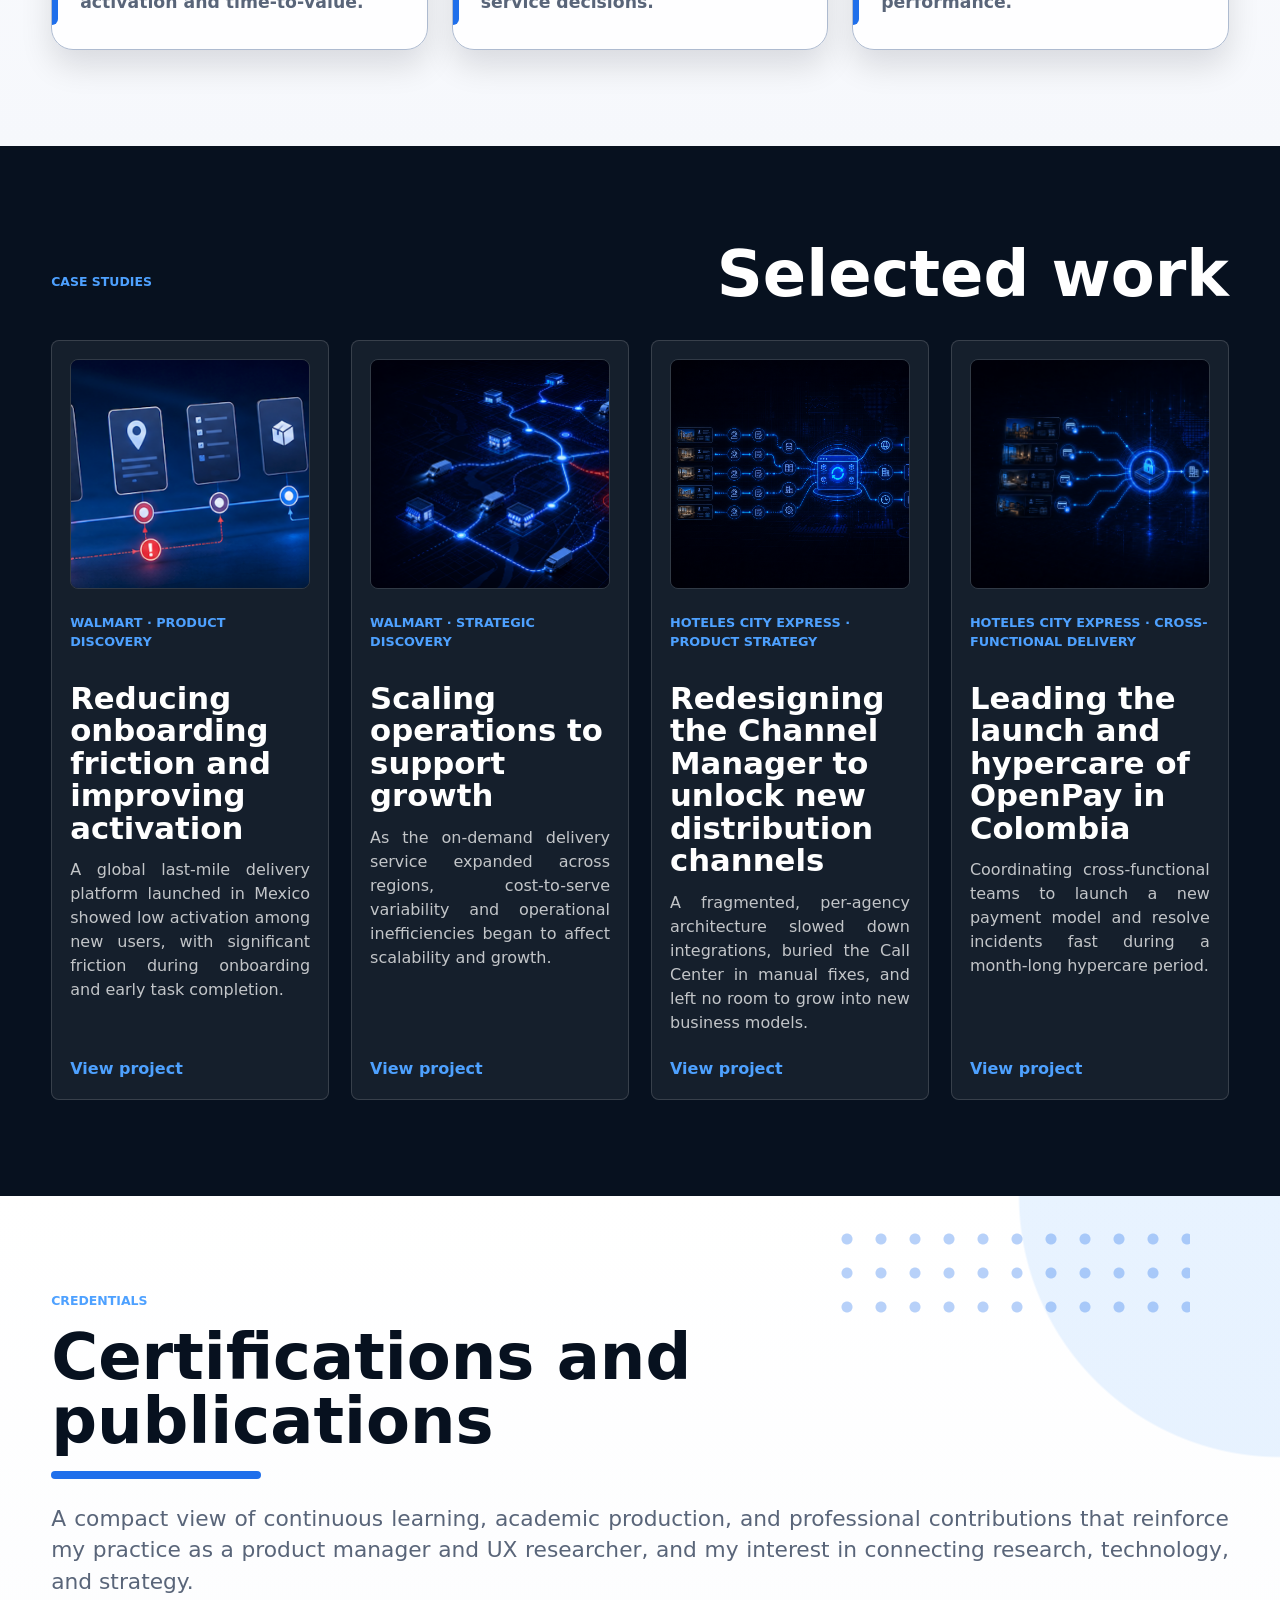
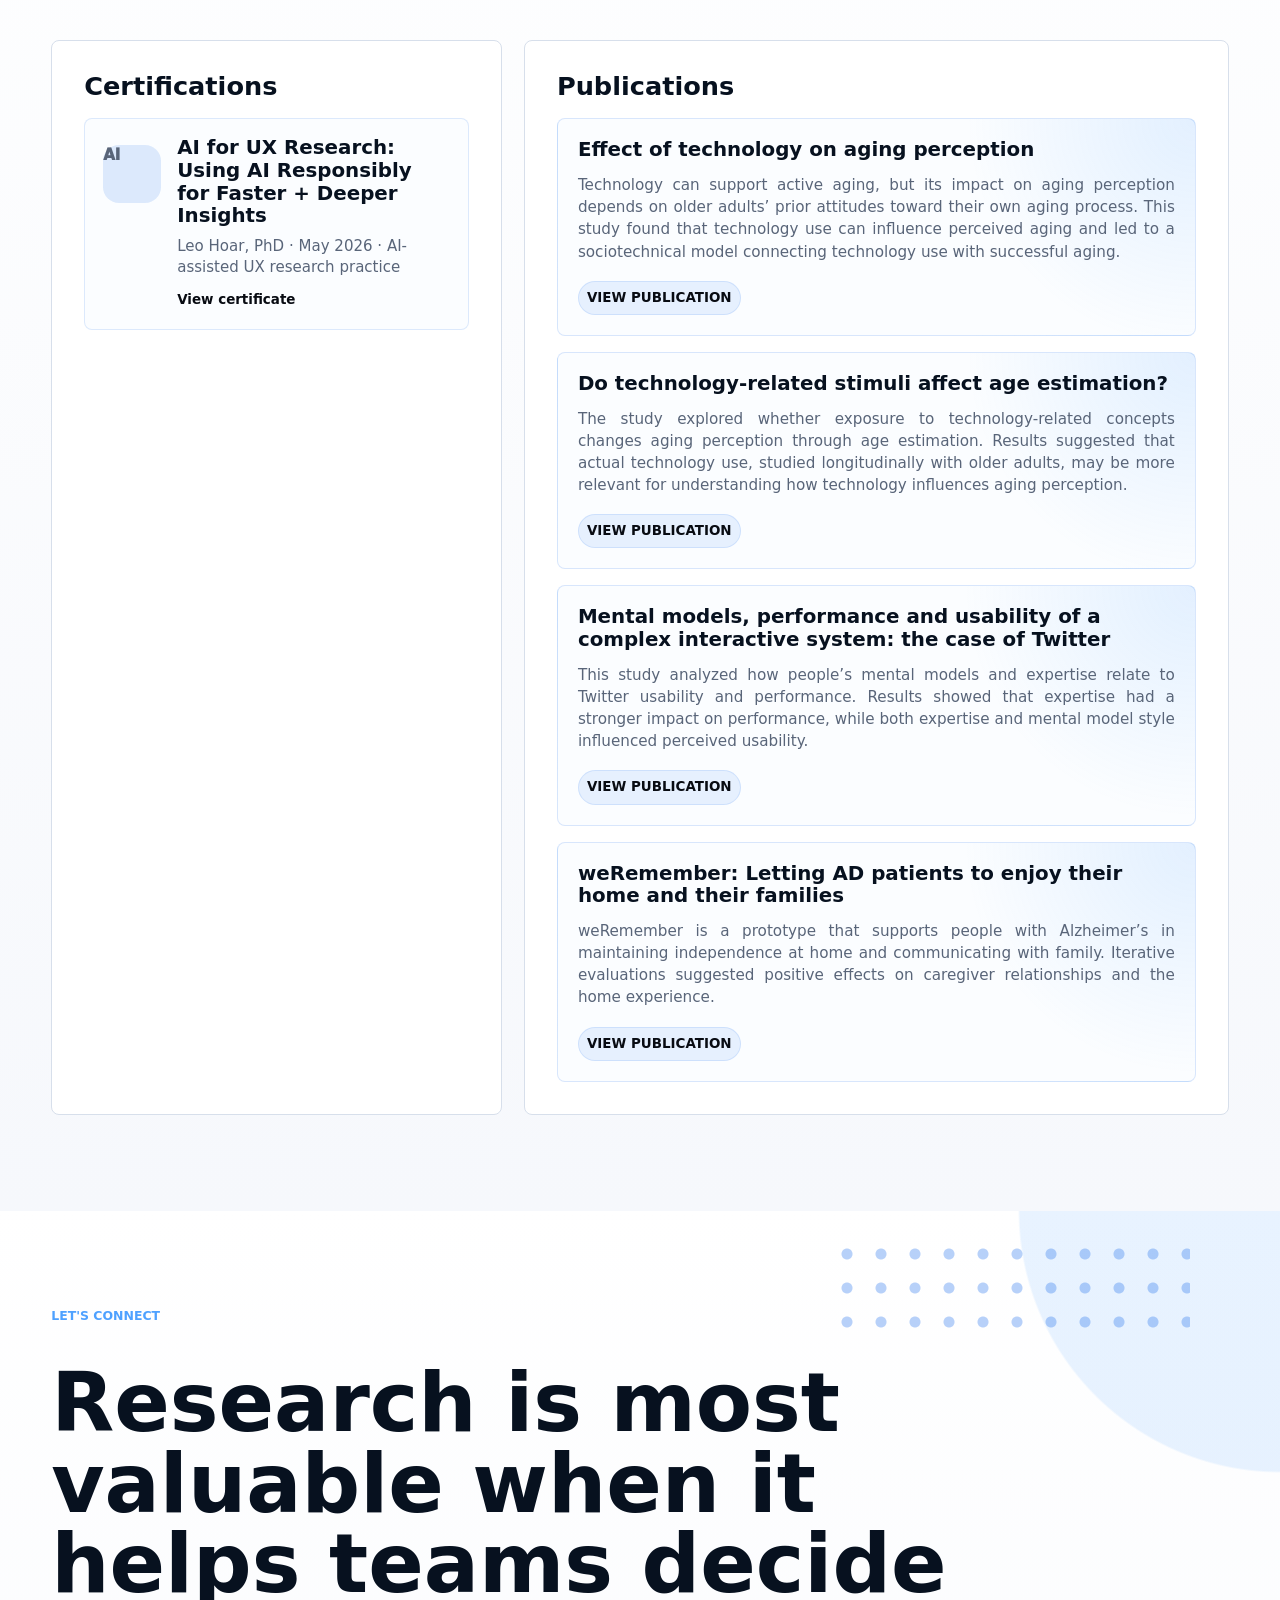
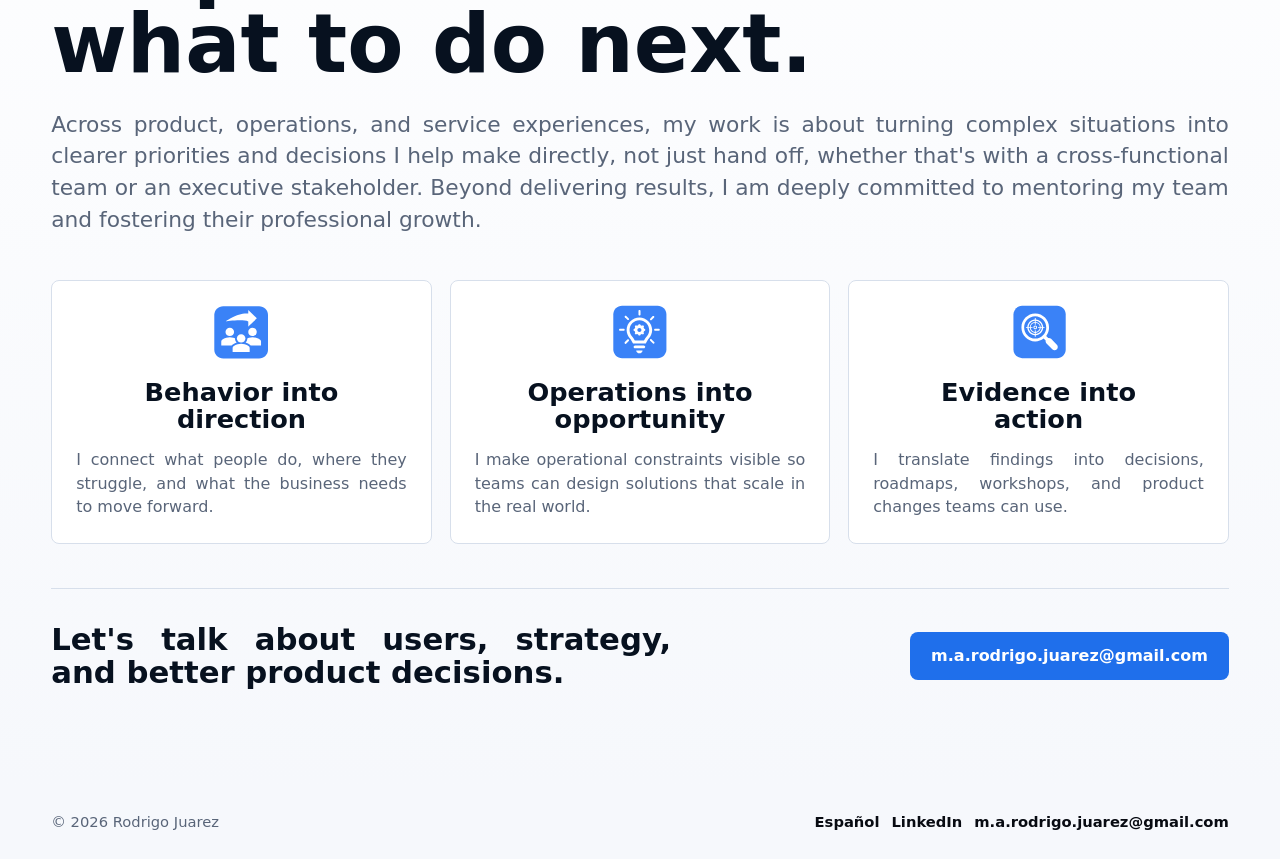
==== commit 79d15803: "Adjust homepage nav and onboarding layout" ====
--- a/index.html
+++ b/index.html
@@ -19,9 +19,9 @@
         </a>
         <nav class="nav-links" aria-label="Main navigation">
             <a href="#about">About</a>
-            <a href="#credentials">Credentials</a>
             <a href="#approach">Approach</a>
             <a href="#case-studies">Case Studies</a>
+            <a href="#credentials">Credentials</a>
             <a href="#contact">Contact</a>
             <a class="language-link" href="es/index-es.html" lang="es">ES</a>
         </nav>
--- a/styles.css
+++ b/styles.css
@@ -12,6 +12,7 @@
     --shadow: 0 22px 60px rgba(8, 11, 18, 0.16);
     --page-gutter: clamp(20px, 4vw, 56px);
     --content-max: 1840px;
+    --reading-max: 1180px;
     --section-y: 96px;
 }
 
@@ -270,8 +271,8 @@
 
 .about-section {
     display: grid;
-    grid-template-columns: minmax(280px, 0.72fr) minmax(0, 1fr);
-    gap: clamp(36px, 7vw, 92px);
+    grid-template-columns: minmax(180px, 280px) minmax(0, 1fr);
+    gap: clamp(28px, 5vw, 64px);
     align-items: start;
 }
 
@@ -279,7 +280,8 @@
     position: sticky;
     top: 112px;
     display: grid;
-    min-height: 560px;
+    width: min(100%, 280px);
+    min-height: 280px;
     place-items: center;
     overflow: hidden;
     border: 1px solid var(--line);
@@ -294,7 +296,7 @@
     display: block;
     width: 100%;
     height: 100%;
-    min-height: 560px;
+    min-height: 280px;
     object-fit: cover;
     object-position: center 35%;
 }
@@ -315,22 +317,47 @@
 }
 
 .about-copy p {
+    max-width: var(--reading-max);
     margin: 0;
 }
 
 .credentials-section {
-    display: grid;
+    position: relative;
+    display: grid;
+    width: 100%;
+    max-width: none;
     gap: 42px;
+    margin: 0;
+    padding: var(--section-y) var(--page-gutter);
+    overflow: hidden;
     background:
-        radial-gradient(circle at 100% 0%, rgba(78, 161, 255, 0.12), transparent 28%),
-        #f6f9fd;
+        radial-gradient(circle at right top, rgba(78, 161, 255, 0.13) 0 260px, transparent 262px),
+        linear-gradient(180deg, #ffffff 0%, var(--paper) 100%);
+}
+
+.credentials-section::before,
+.portfolio-close-section::before {
+    content: "";
+    position: absolute;
+    top: 26px;
+    right: clamp(24px, 7vw, 120px);
+    width: 360px;
+    height: 108px;
+    opacity: 0.32;
+    background-image: radial-gradient(circle, #1f6feb 0 5px, transparent 6px);
+    background-size: 34px 34px;
+    pointer-events: none;
 }
 
 .credentials-header {
-    display: grid;
-    grid-template-columns: minmax(0, 0.95fr) minmax(300px, 0.8fr);
-    gap: clamp(28px, 6vw, 78px);
-    align-items: end;
+    position: relative;
+    z-index: 1;
+    display: grid;
+    width: min(var(--content-max), 100%);
+    gap: 24px;
+    margin-right: auto;
+    margin-left: auto;
+    align-items: start;
 }
 
 .credentials-header h2 {
@@ -339,16 +366,22 @@
 }
 
 .credentials-header p:last-child {
+    max-width: var(--reading-max);
     margin: 0;
     color: var(--muted);
-    font-size: clamp(1rem, 1.45vw, 1.18rem);
-    line-height: 1.58;
+    font-size: clamp(1.08rem, 1.7vw, 1.38rem);
+    line-height: 1.46;
 }
 
 .credentials-board {
-    display: grid;
+    position: relative;
+    z-index: 1;
+    display: grid;
+    width: min(var(--content-max), 100%);
     grid-template-columns: minmax(280px, 0.78fr) minmax(0, 1.22fr);
     gap: 22px;
+    margin-right: auto;
+    margin-left: auto;
 }
 
 .credential-panel {
@@ -508,7 +541,7 @@
 }
 
 .overview-header {
-    max-width: 850px;
+    max-width: none;
 }
 
 .overview-header .section-kicker {
@@ -538,12 +571,12 @@
     margin-top: 62px;
     margin-bottom: 54px;
     color: var(--ink);
-    font-size: clamp(1.18rem, 2vw, 1.62rem);
-    line-height: 1.35;
+    font-size: clamp(1.08rem, 1.7vw, 1.38rem);
+    line-height: 1.46;
 }
 
 .overview-copy p {
-    max-width: 1000px;
+    max-width: var(--reading-max);
     margin: 0;
 }
 
@@ -1363,6 +1396,14 @@
     background: #ffffff;
 }
 
+.onboarding-case-page .case-layout {
+    grid-template-columns: minmax(520px, 0.88fr) minmax(520px, 1fr);
+}
+
+.onboarding-case-page .case-row p {
+    max-width: none;
+}
+
 .case-narrative {
     display: flex;
     min-height: 100%;
@@ -2459,19 +2500,25 @@
 }
 
 .portfolio-close-section {
+    position: relative;
     display: grid;
     width: 100%;
     max-width: none;
     gap: 44px;
     margin: 0;
     padding: var(--section-y) var(--page-gutter);
-    background: #f4f7fc;
+    overflow: hidden;
+    background:
+        radial-gradient(circle at right top, rgba(78, 161, 255, 0.13) 0 260px, transparent 262px),
+        linear-gradient(180deg, #ffffff 0%, var(--paper) 100%);
 }
 
 .portfolio-close-header {
+    position: relative;
+    z-index: 1;
     display: grid;
     width: min(var(--content-max), 100%);
-    max-width: 1120px;
+    max-width: none;
     gap: 24px;
     margin-right: auto;
     margin-left: auto;
@@ -2479,6 +2526,8 @@
 
 .closing-grid,
 .closing-cta {
+    position: relative;
+    z-index: 1;
     width: min(var(--content-max), 100%);
     margin-right: auto;
     margin-left: auto;
@@ -2493,7 +2542,7 @@
 }
 
 .portfolio-close-header p:last-child {
-    max-width: 880px;
+    max-width: var(--reading-max);
     margin: 0;
     color: var(--muted);
     font-size: clamp(1.08rem, 1.7vw, 1.38rem);
@@ -2662,7 +2711,8 @@
     .about-photo {
         position: relative;
         top: auto;
-        min-height: 420px;
+        width: min(100%, 280px);
+        min-height: 280px;
     }
 
     .hero-stats article+article {
@@ -2674,7 +2724,9 @@
         grid-template-columns: repeat(2, minmax(0, 1fr));
     }
 
-    .research-overview::before {
+    .research-overview::before,
+    .credentials-section::before,
+    .portfolio-close-section::before {
         right: -90px;
         opacity: 0.18;
     }
@@ -2822,7 +2874,8 @@
 
 
     .about-photo {
-        min-height: 320px;
+        width: min(100%, 240px);
+        min-height: 240px;
         border-radius: 18px;
     }
 
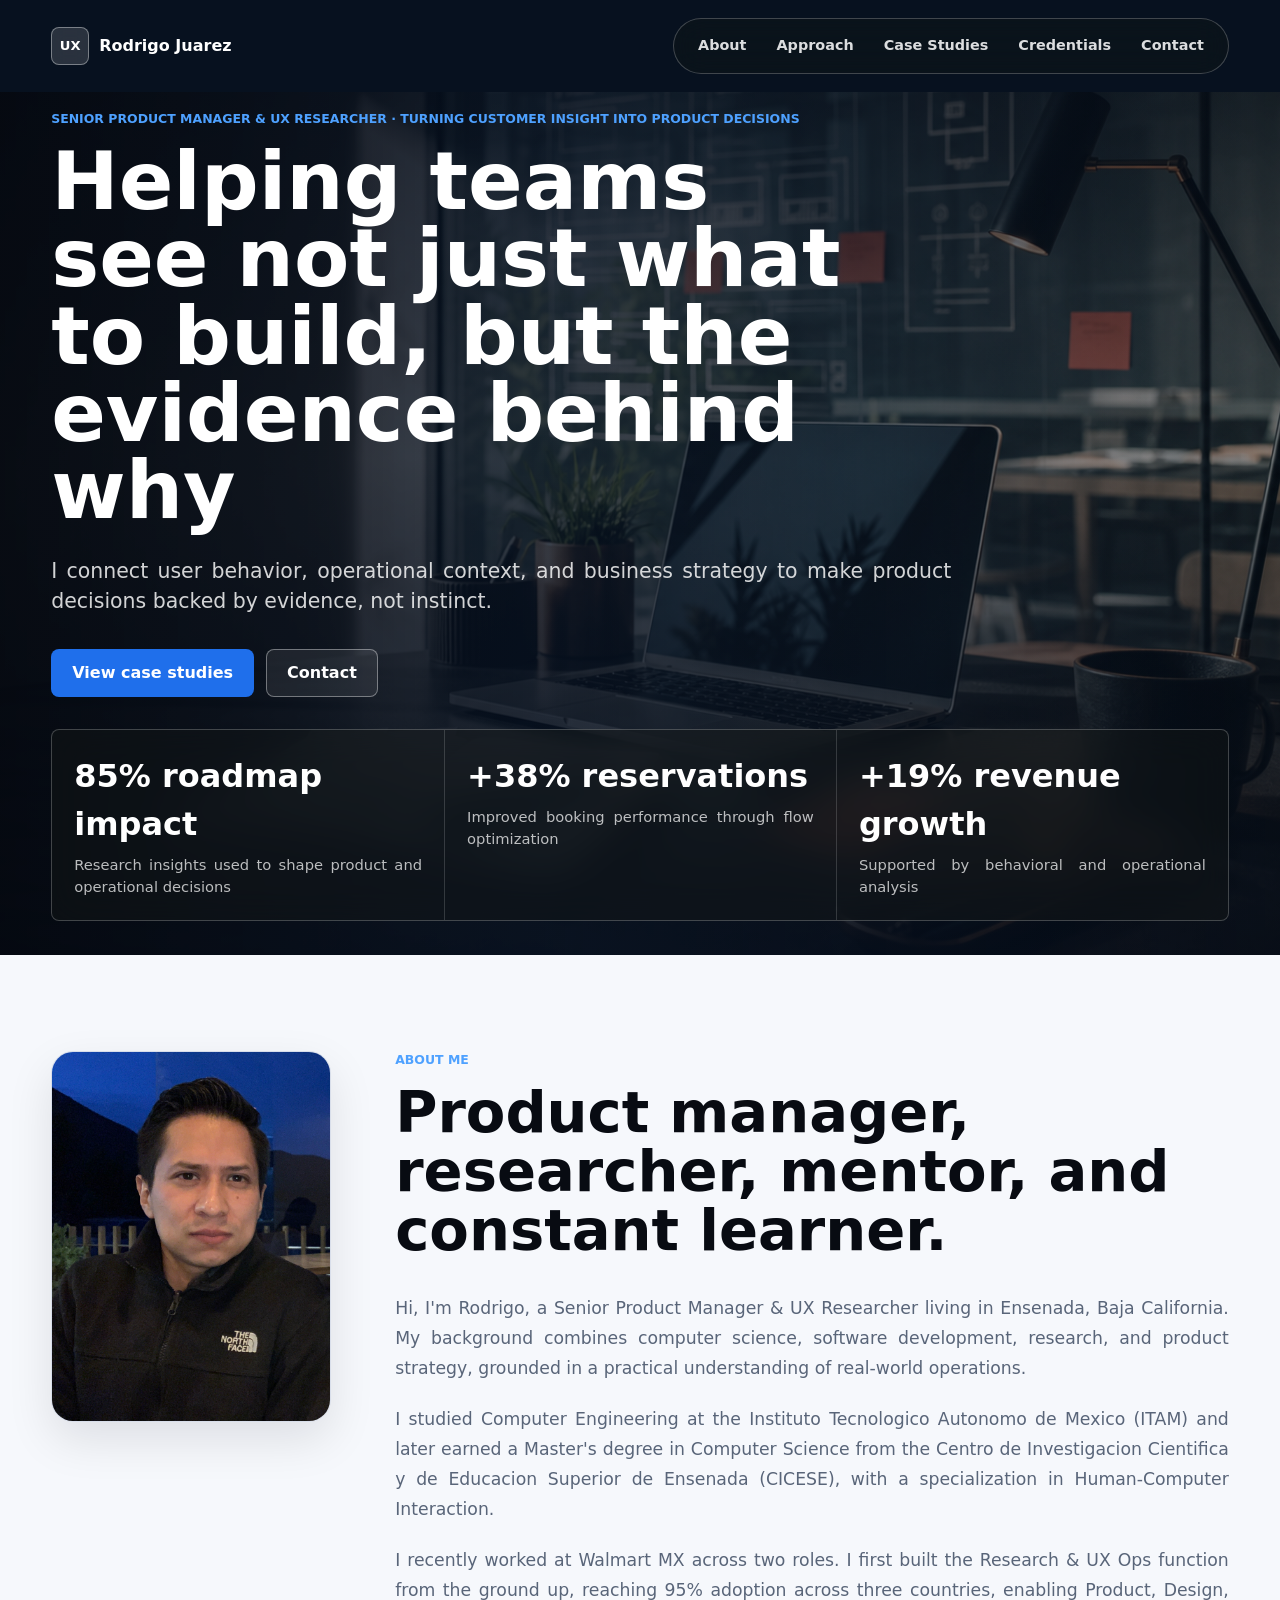
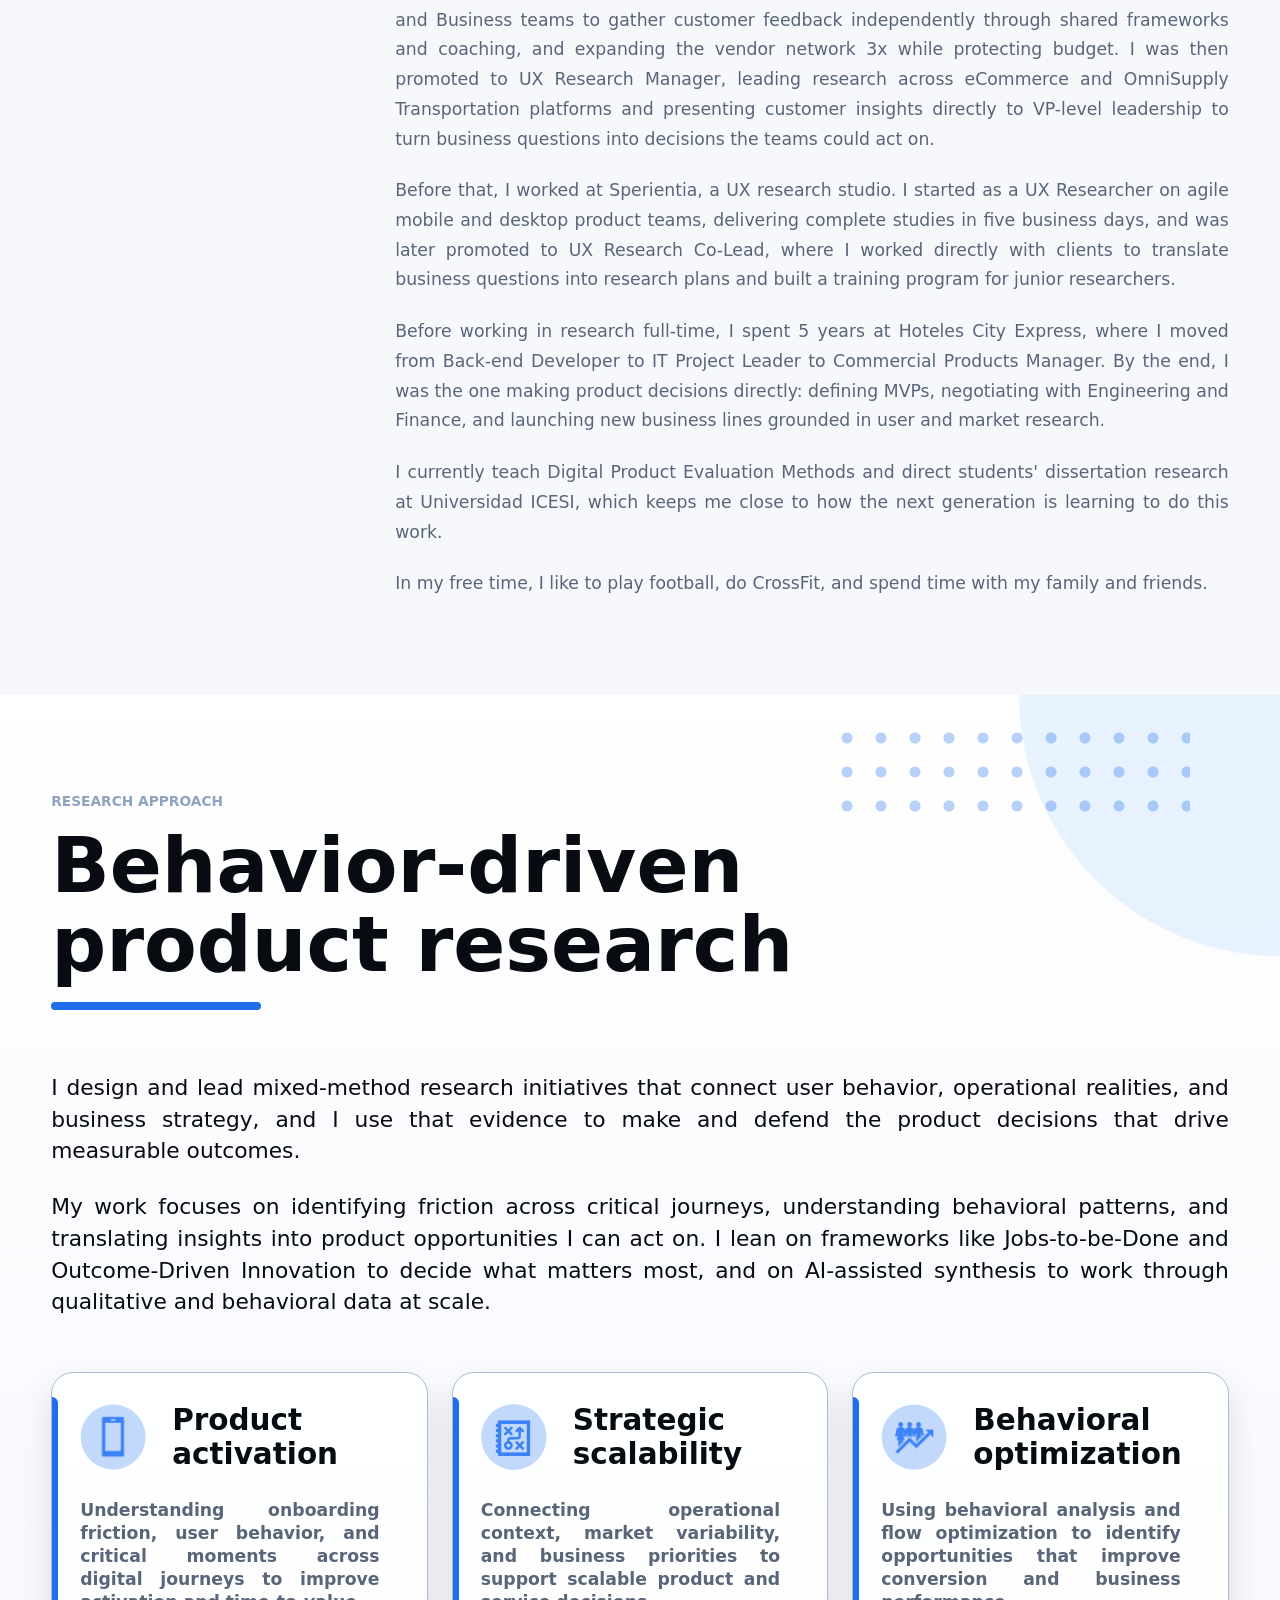
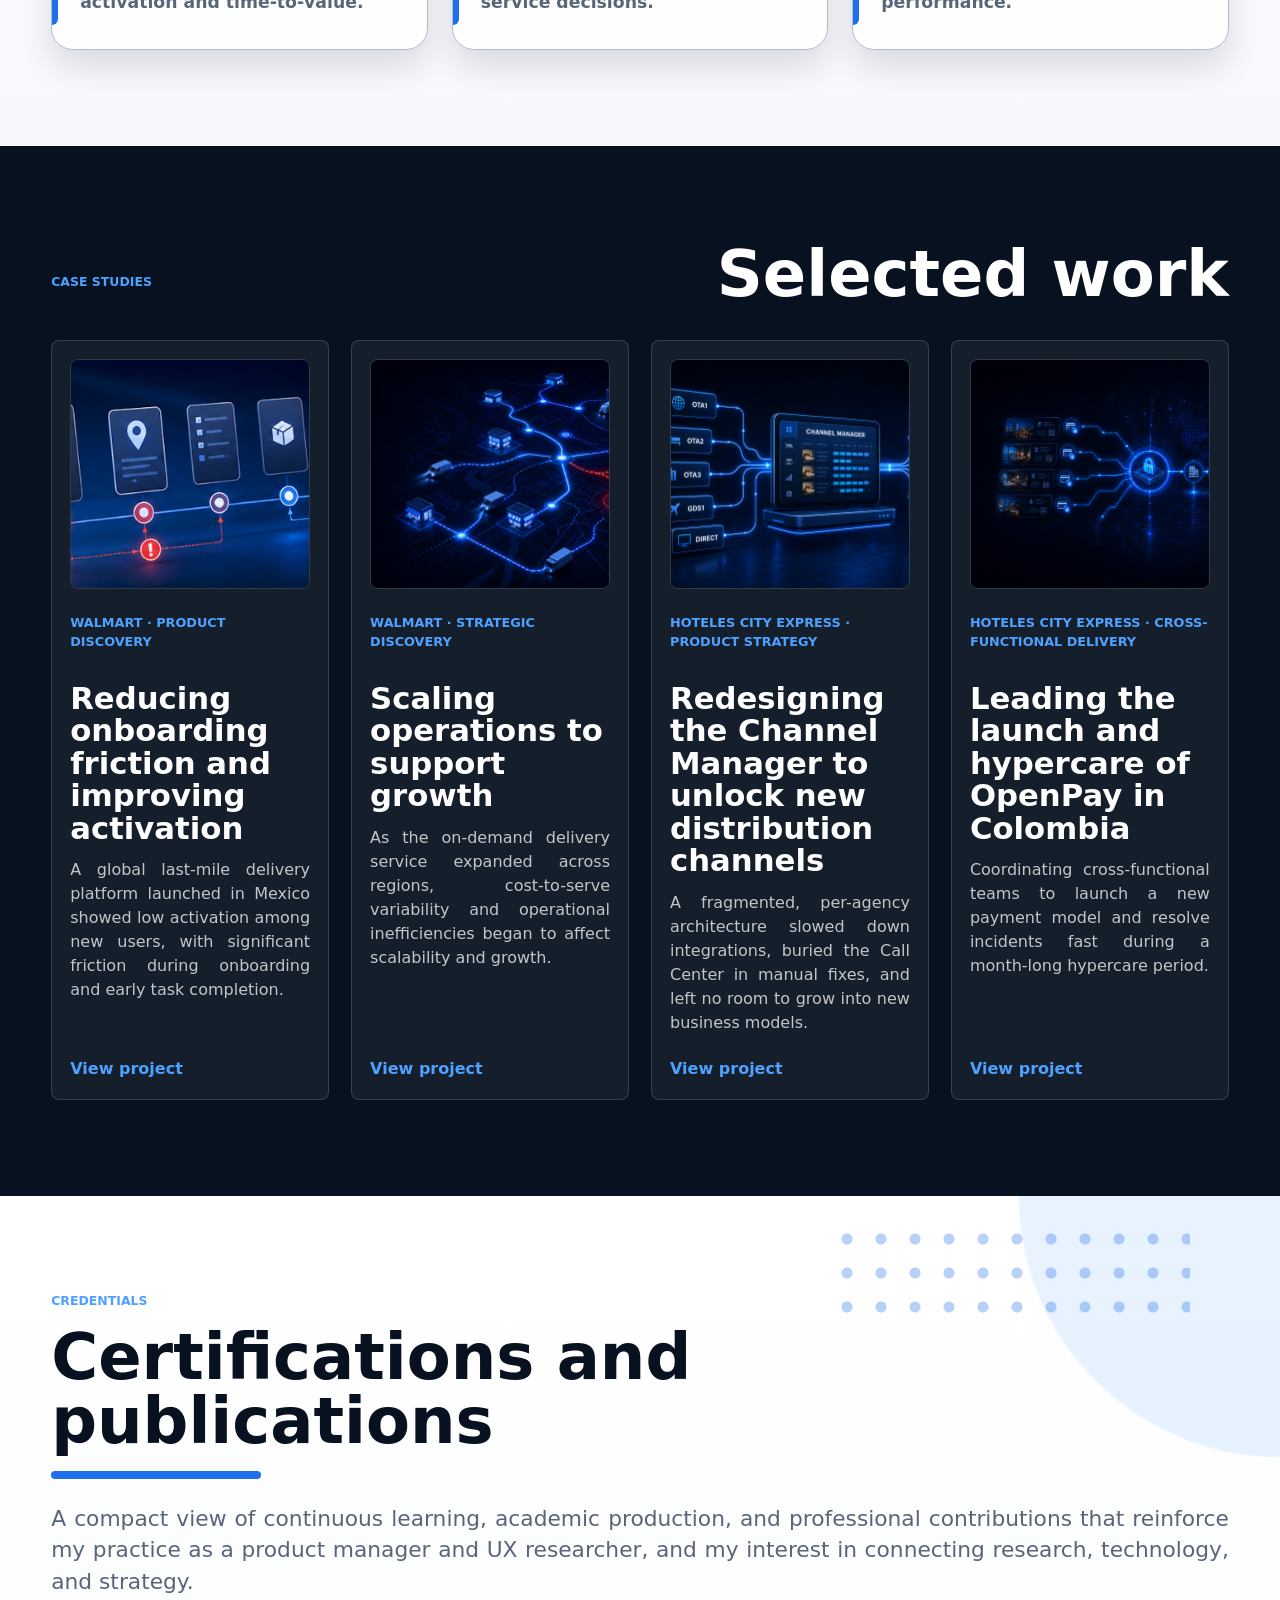
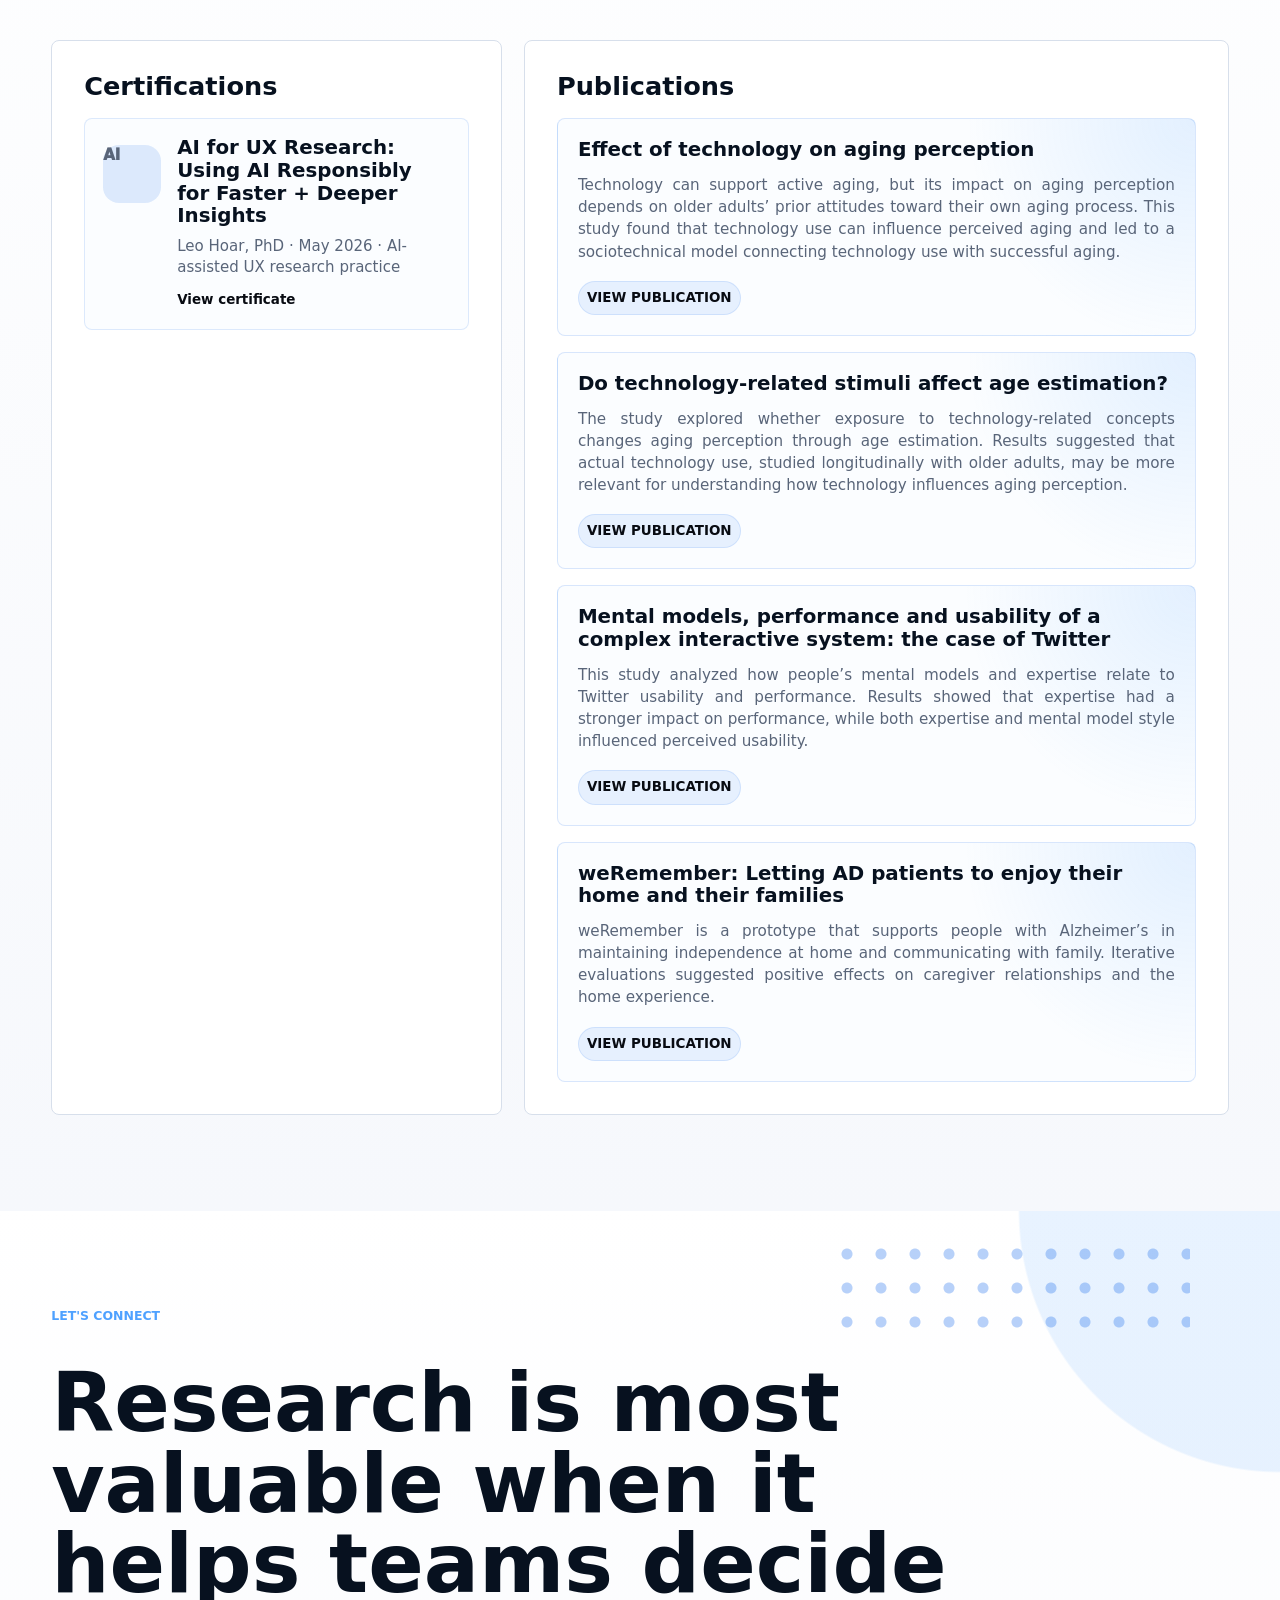
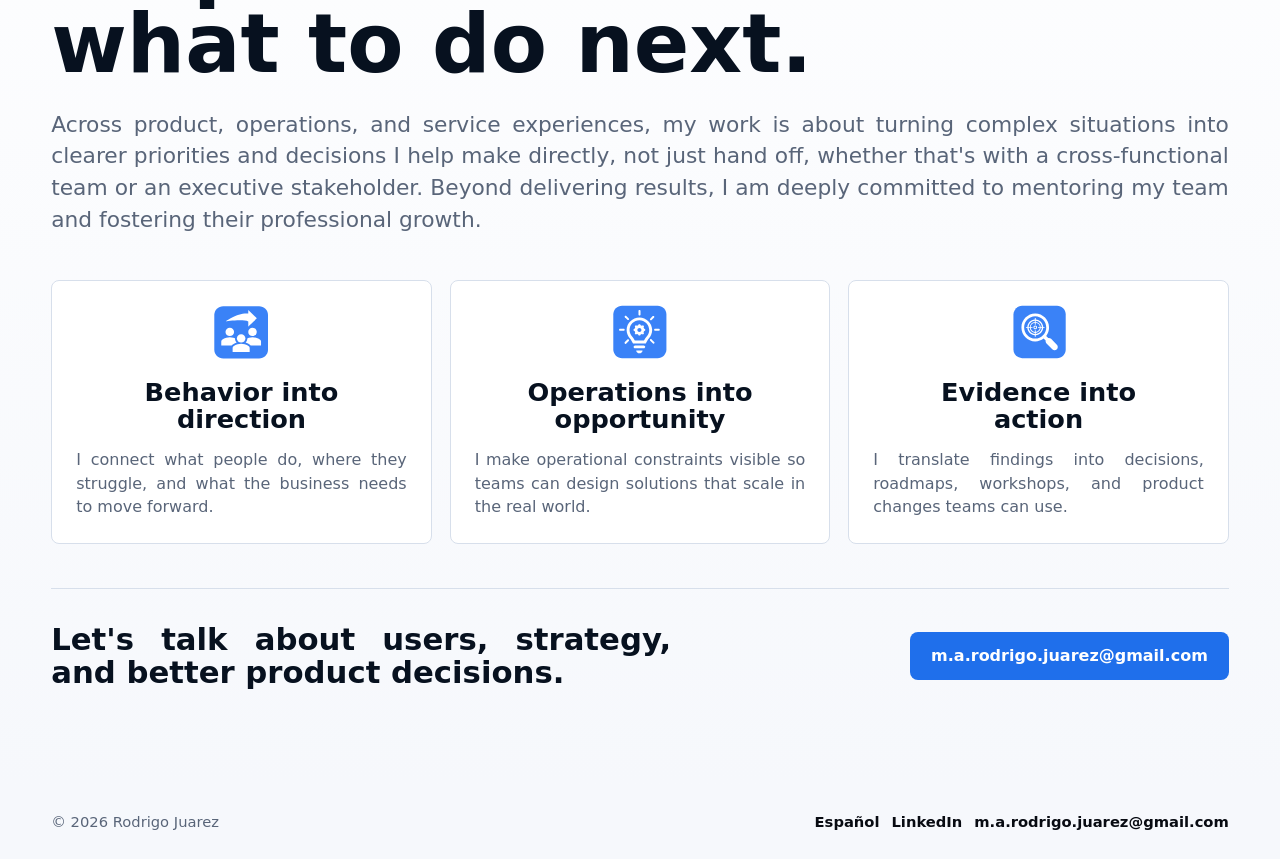
==== commit c802949b: "Update booking and OpenPay visuals" ====
--- a/index.html
+++ b/index.html
@@ -23,7 +23,6 @@
             <a href="#case-studies">Case Studies</a>
             <a href="#credentials">Credentials</a>
             <a href="#contact">Contact</a>
-            <a class="language-link" href="es/index-es.html" lang="es">ES</a>
         </nav>
     </header>
 
@@ -197,7 +196,7 @@
                 </article>
                 <article class="case-card">
                     <div class="case-image case-image-booking">
-                        <img src="assets/booking-flow-hero-v2.png" alt="" />
+                        <img src="assets/booking-flow-channel-manager-hero.png" alt="" />
                     </div>
                     <div class="case-meta">
                         <span>Hoteles City Express · Product Strategy</span>
--- a/styles.css
+++ b/styles.css
@@ -2223,6 +2223,12 @@
     background: #dfe9ff;
 }
 
+.booking-blueprint-icon-slot img {
+    width: 28px;
+    height: 28px;
+    object-fit: contain;
+}
+
 .booking-full-blueprint-card h3 {
     margin: 16px 0 12px;
     color: var(--forest);
@@ -2304,11 +2310,12 @@
 }
 
 .openpay-delivery-grid .booking-full-blueprint-card {
-    min-height: 470px;
+    min-height: auto;
 }
 
 .openpay-delivery-grid {
     grid-template-columns: repeat(2, minmax(0, 1fr));
+    align-items: stretch;
 }
 
 .booking-layout {
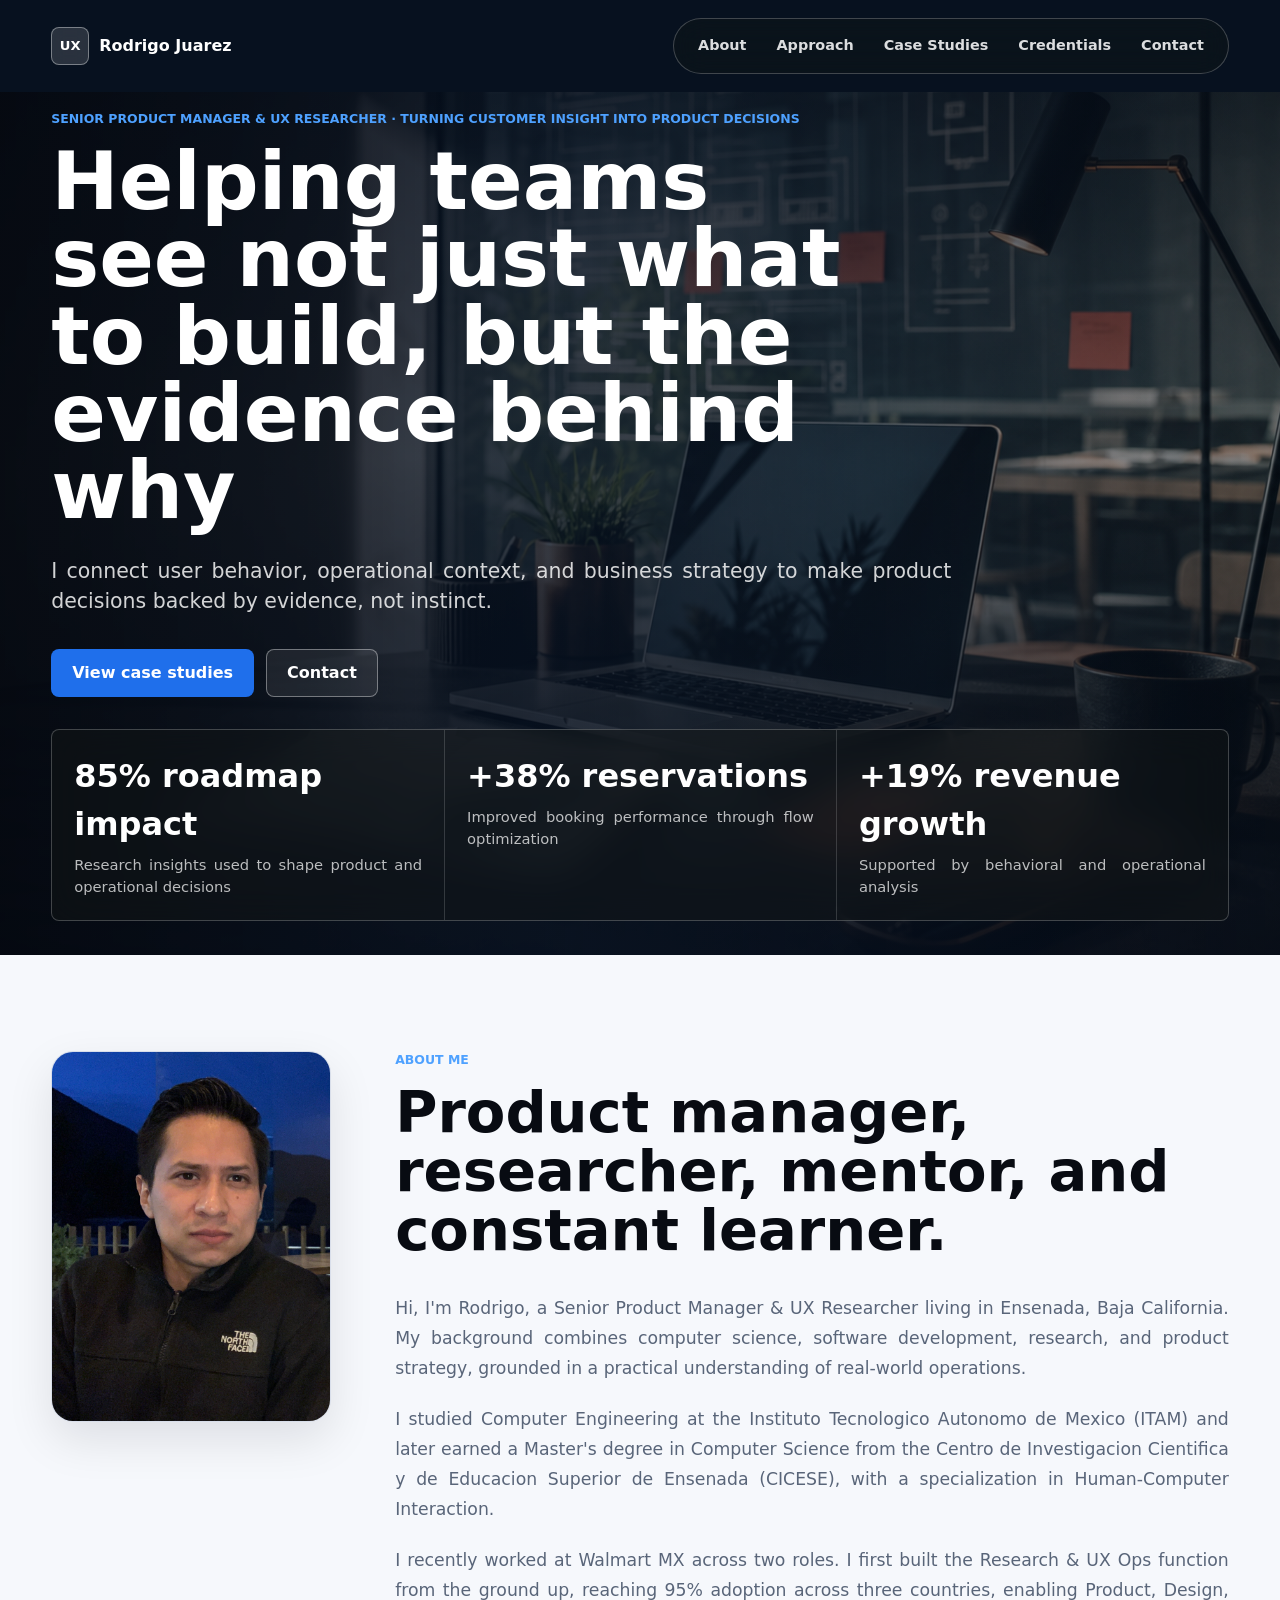
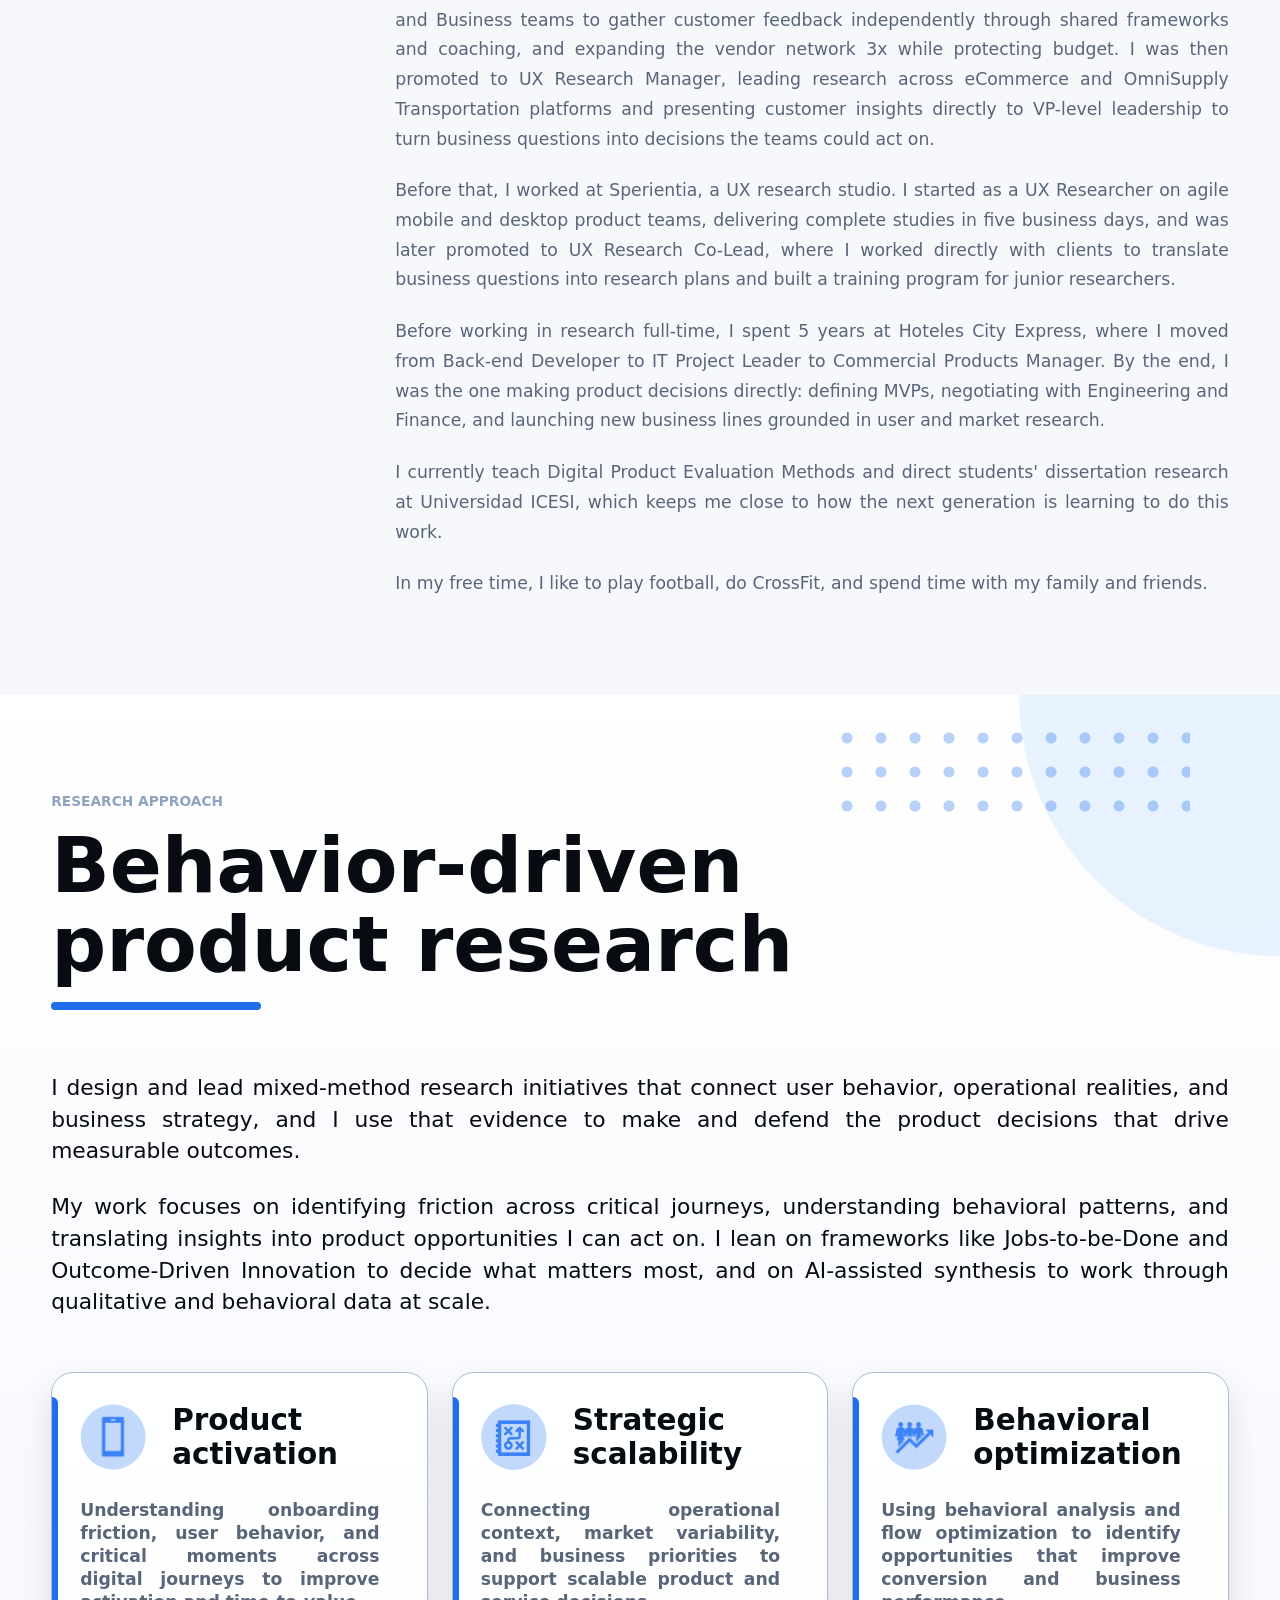
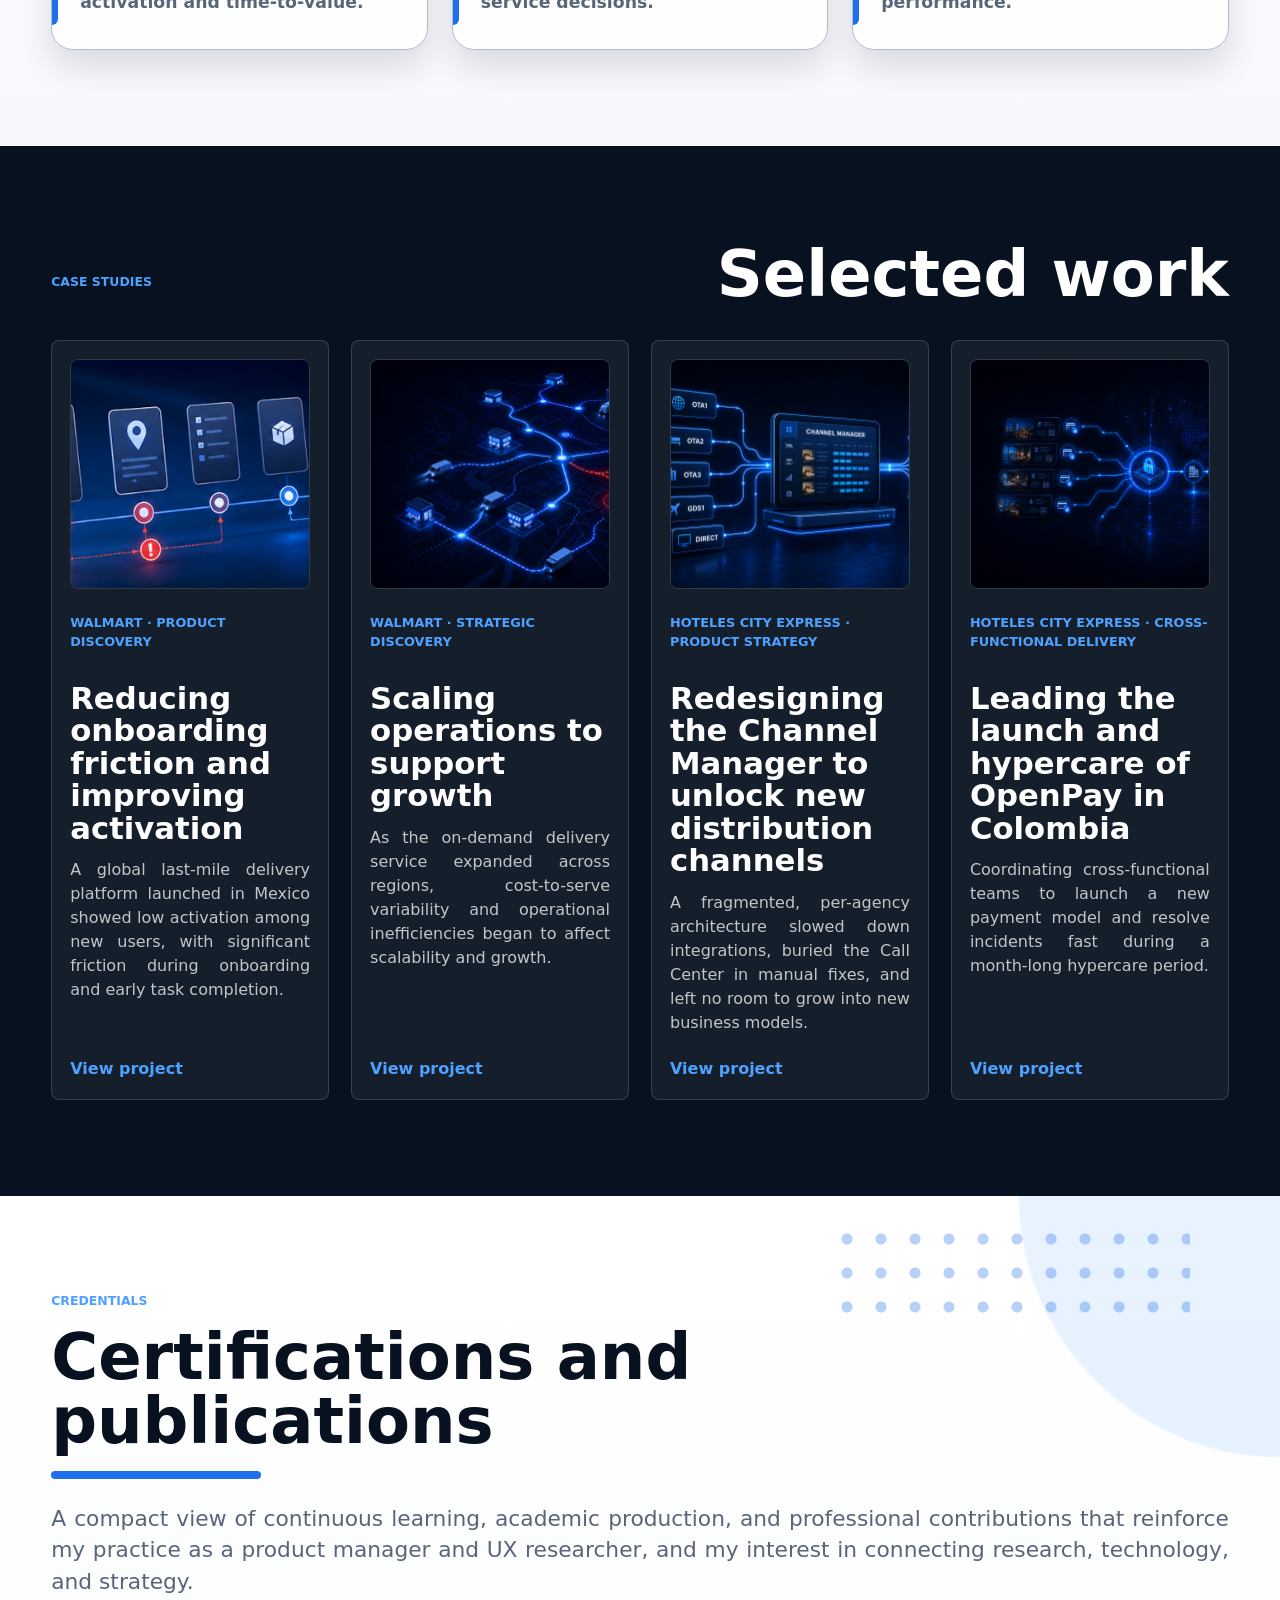
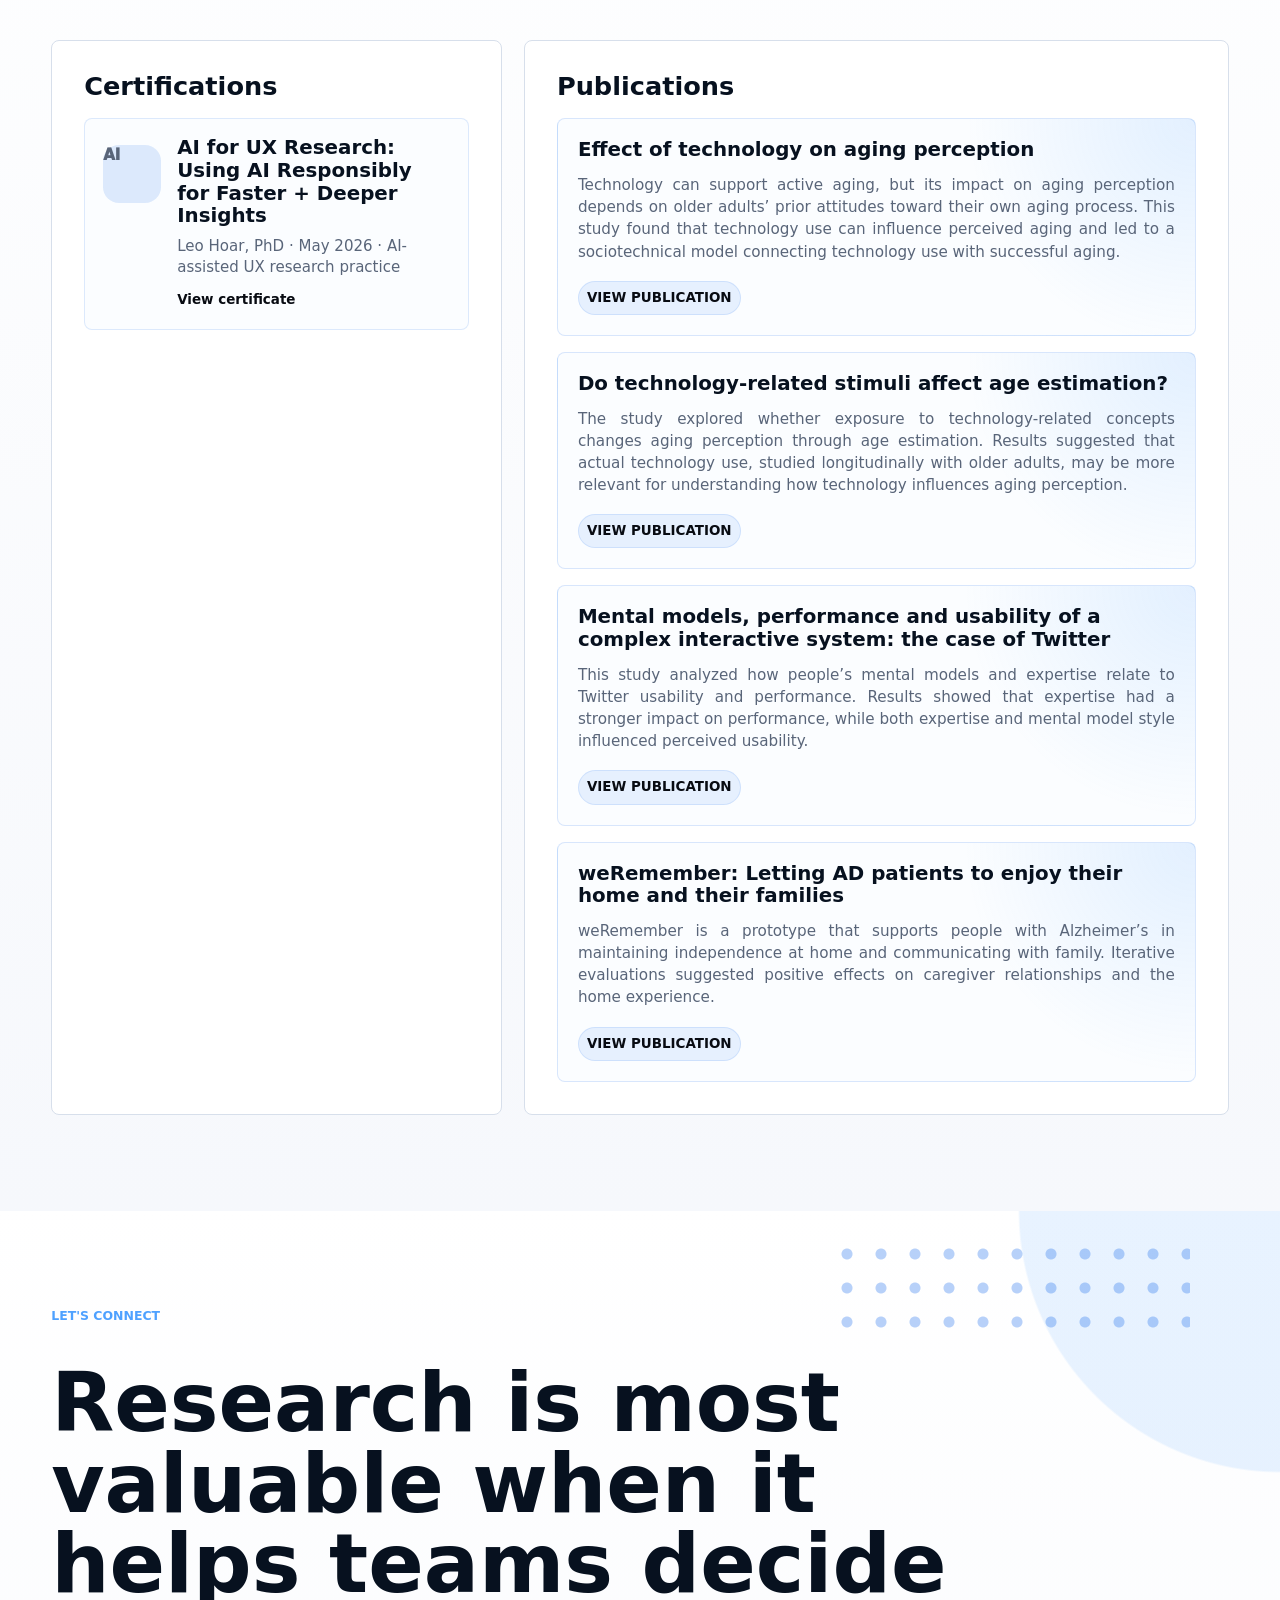
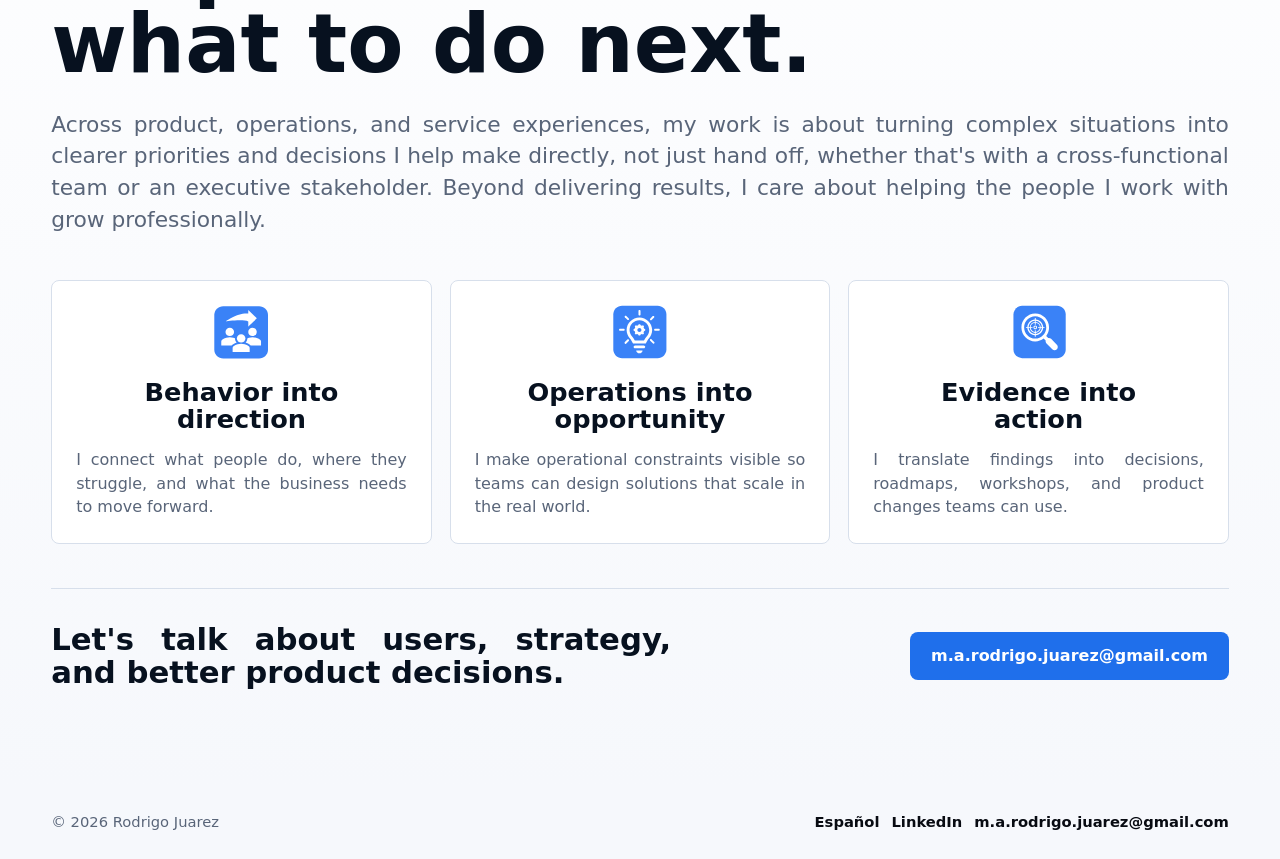
==== commit 22a607dc: "Refine closing and project blueprint headers" ====
--- a/index.html
+++ b/index.html
@@ -321,8 +321,8 @@
                 <p>
                     Across product, operations, and service experiences, my work is about turning complex situations
                     into clearer priorities and decisions I help make directly, not just hand off, whether that's with a
-                    cross-functional team or an executive stakeholder. Beyond delivering results, I am deeply committed
-                    to mentoring my team and fostering their professional growth.
+                    cross-functional team or an executive stakeholder. Beyond delivering results, I care about helping
+                    the people I work with grow professionally.
                 </p>
             </div>
             <div class="closing-grid">
--- a/styles.css
+++ b/styles.css
@@ -1114,7 +1114,7 @@
 .immersive-hero-copy {
     position: relative;
     z-index: 2;
-    max-width: 650px;
+    max-width: 760px;
 }
 
 .immersive-hero .project-label {
@@ -1122,9 +1122,9 @@
 }
 
 .immersive-hero h1 {
-    max-width: 620px;
-    margin: 0;
-    font-size: clamp(3rem, 5vw, 4.9rem);
+    max-width: 740px;
+    margin: 0;
+    font-size: clamp(2.9rem, 4.6vw, 4.55rem);
     line-height: 1.02;
 }
 
@@ -1735,7 +1735,7 @@
 .scaling-hero-copy {
     position: relative;
     z-index: 3;
-    max-width: 590px;
+    max-width: 760px;
 }
 
 .scaling-hero .project-label {
@@ -1744,10 +1744,10 @@
 }
 
 .scaling-hero h1 {
-    max-width: 560px;
-    margin: 0;
-    font-size: clamp(3.1rem, 5.3vw, 5.45rem);
-    line-height: 0.98;
+    max-width: 740px;
+    margin: 0;
+    font-size: clamp(2.9rem, 4.8vw, 4.8rem);
+    line-height: 1;
 }
 
 .scaling-hero-subtitle {
@@ -2068,7 +2068,7 @@
 .booking-hero-copy {
     position: relative;
     z-index: 3;
-    max-width: 620px;
+    max-width: 780px;
 }
 
 .booking-hero .project-label {
@@ -2076,9 +2076,9 @@
 }
 
 .booking-hero h1 {
-    max-width: 640px;
-    margin: 0;
-    font-size: clamp(3rem, 5.1vw, 5.2rem);
+    max-width: 760px;
+    margin: 0;
+    font-size: clamp(2.9rem, 4.6vw, 4.75rem);
     line-height: 1;
 }
 
@@ -2177,11 +2177,11 @@
 
 .booking-full-blueprint-header {
     display: grid;
-    gap: 10px;
+    gap: 24px;
 }
 
 .booking-full-blueprint-header h2 {
-    max-width: 820px;
+    max-width: var(--reading-max);
     margin: 0;
     color: var(--forest);
     font-size: clamp(2.2rem, 5vw, 4.6rem);
@@ -2189,11 +2189,11 @@
 }
 
 .booking-full-blueprint-header p:last-child {
-    max-width: 760px;
+    max-width: var(--reading-max);
     margin: 0;
     color: var(--muted);
-    font-size: clamp(1rem, 1.45vw, 1.16rem);
-    line-height: 1.52;
+    font-size: clamp(1.08rem, 1.7vw, 1.38rem);
+    line-height: 1.46;
 }
 
 .booking-full-blueprint-grid {
@@ -2214,18 +2214,19 @@
 
 .booking-blueprint-icon-slot {
     display: inline-flex;
+    width: 76px;
+    height: 76px;
+    align-items: center;
+    justify-content: center;
+    justify-self: center;
+    border: 1px solid rgba(31, 111, 235, 0.14);
+    border-radius: 18px;
+    background: #dfe9ff;
+}
+
+.booking-blueprint-icon-slot img {
     width: 50px;
     height: 50px;
-    align-items: center;
-    justify-content: center;
-    border: 1px solid rgba(31, 111, 235, 0.14);
-    border-radius: 14px;
-    background: #dfe9ff;
-}
-
-.booking-blueprint-icon-slot img {
-    width: 28px;
-    height: 28px;
     object-fit: contain;
 }
 
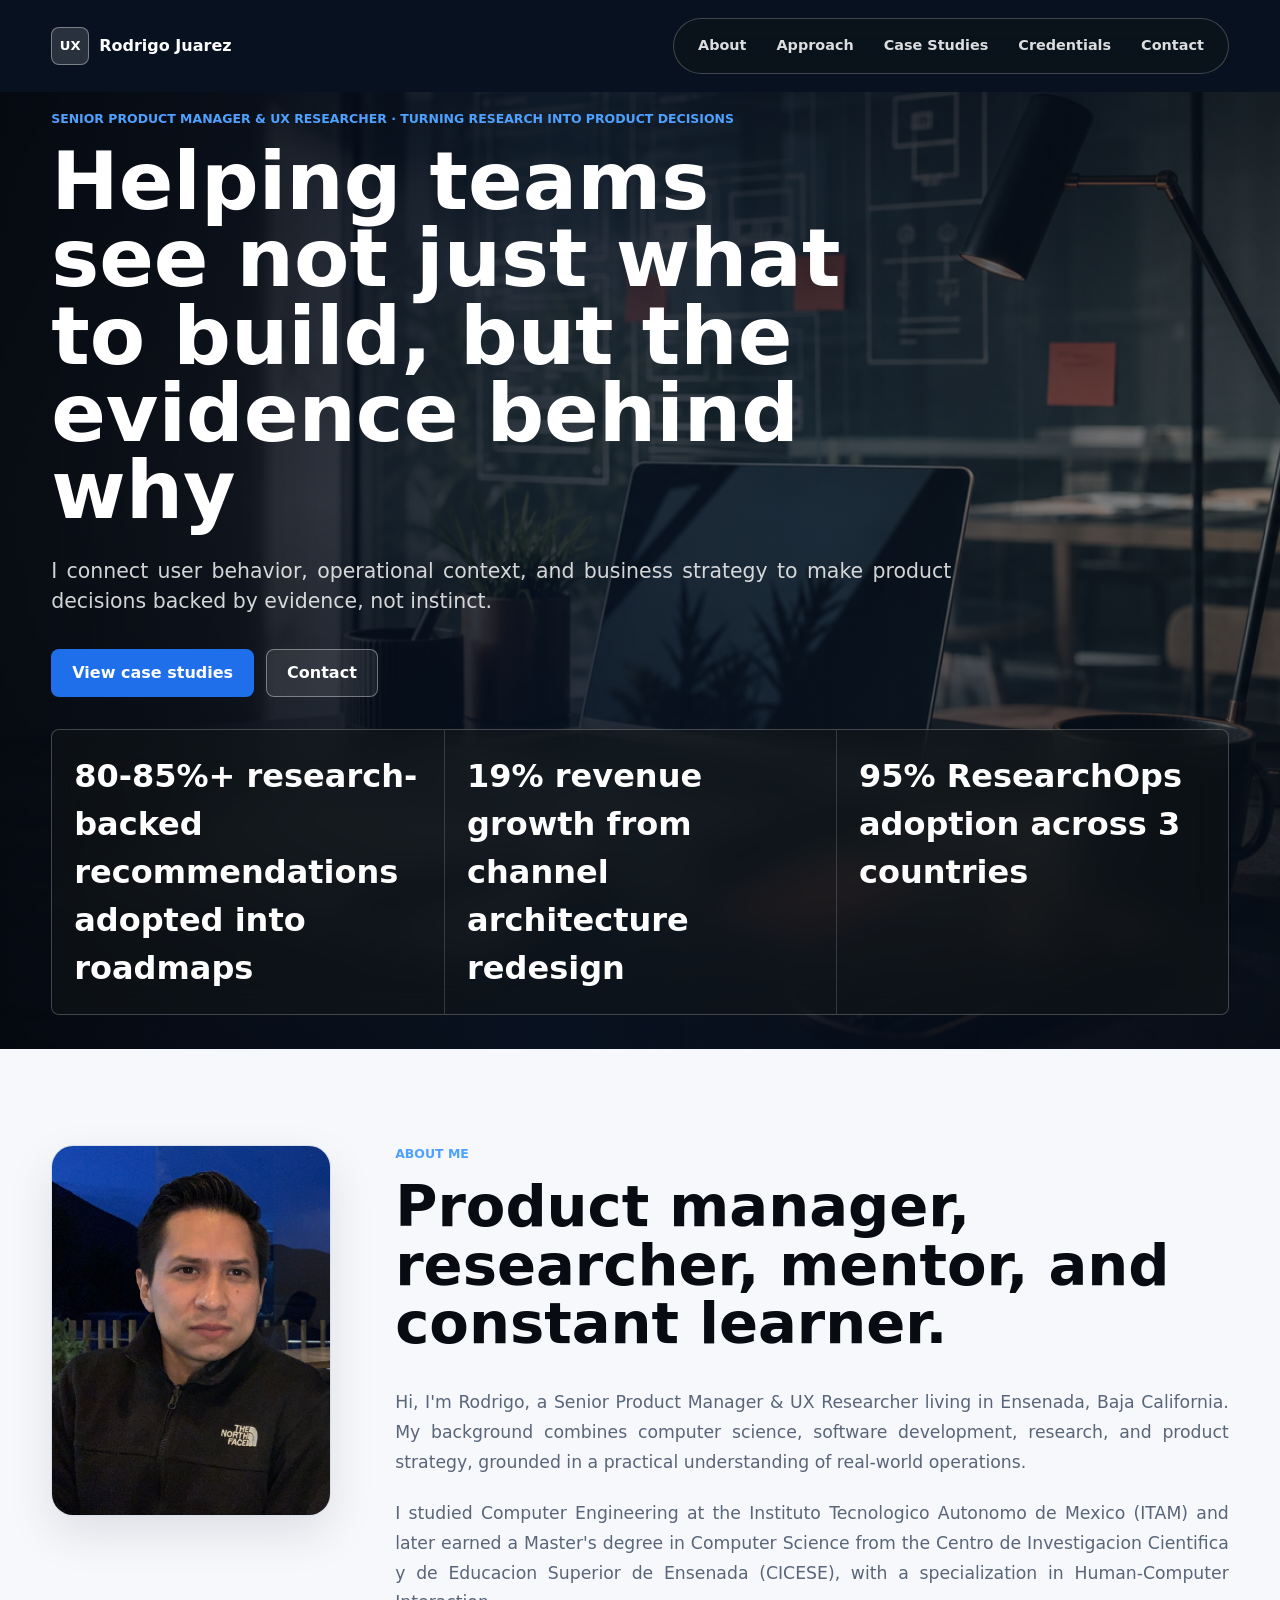
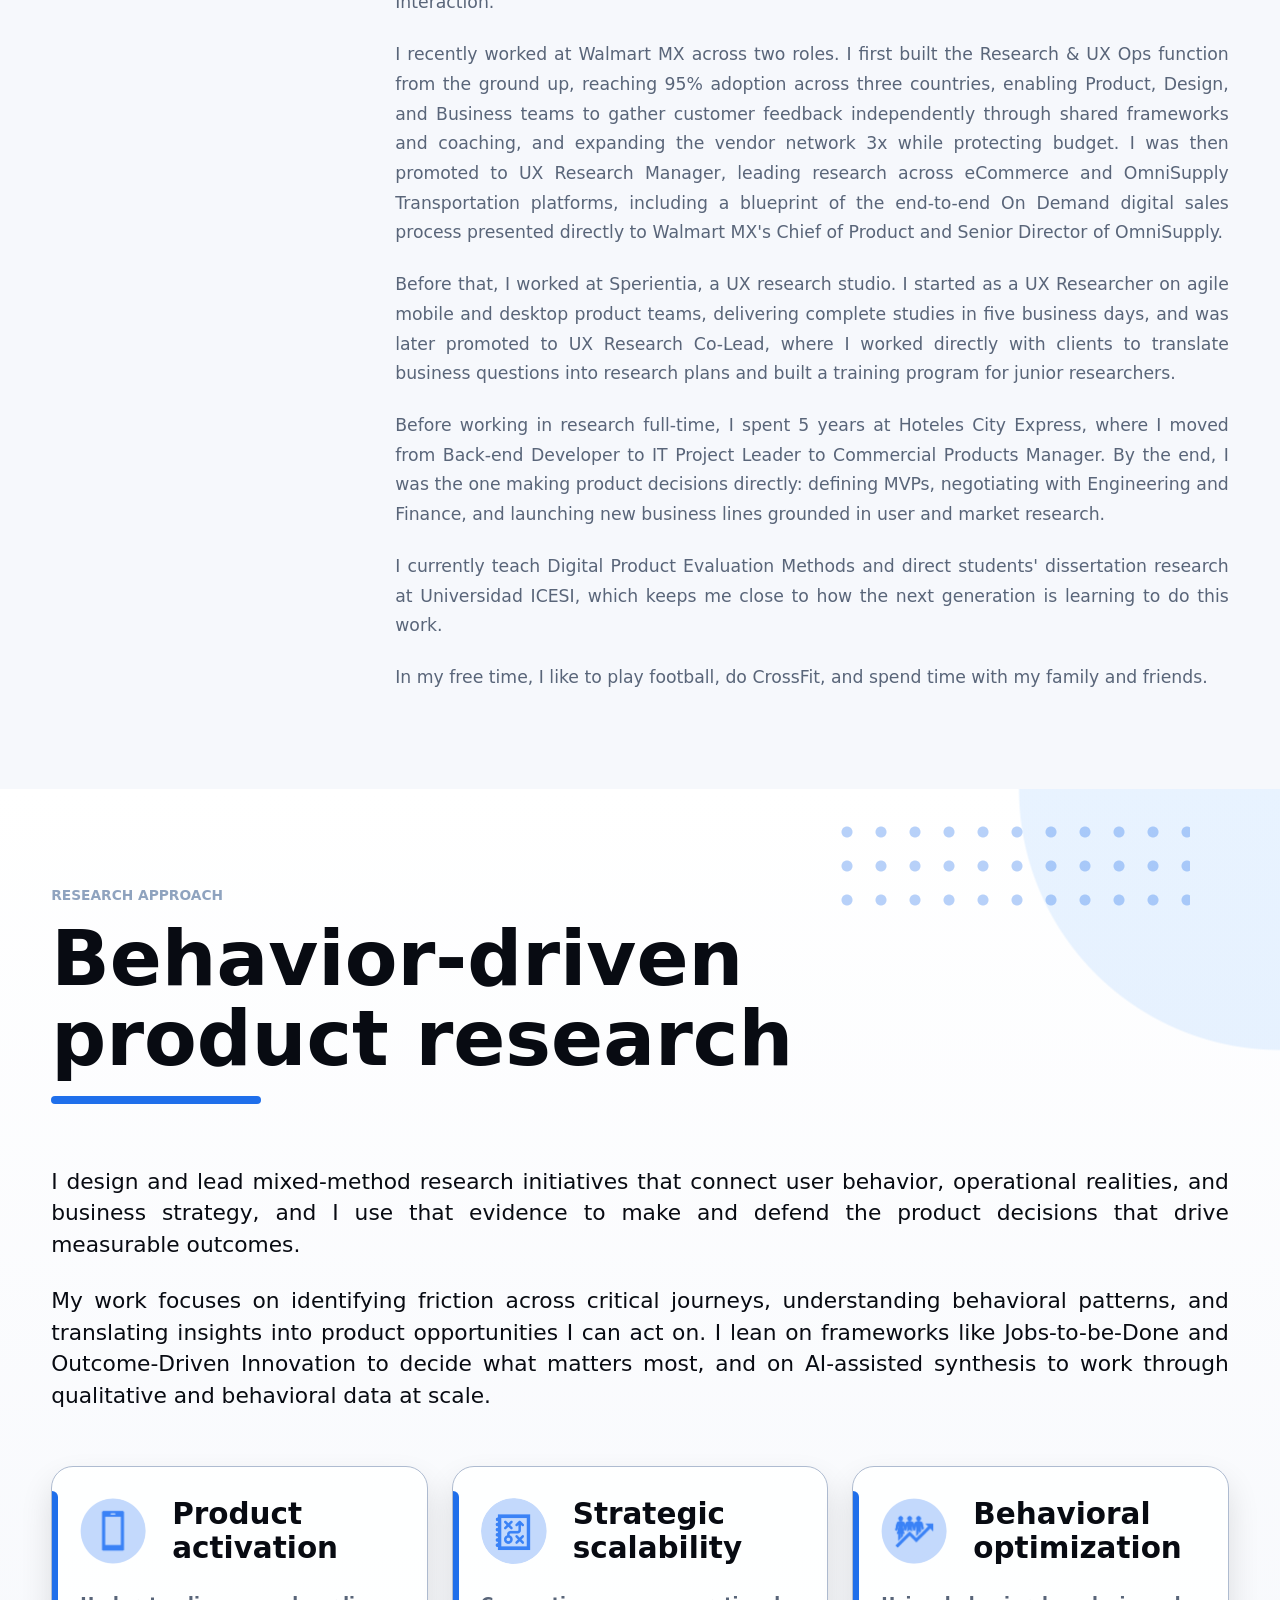
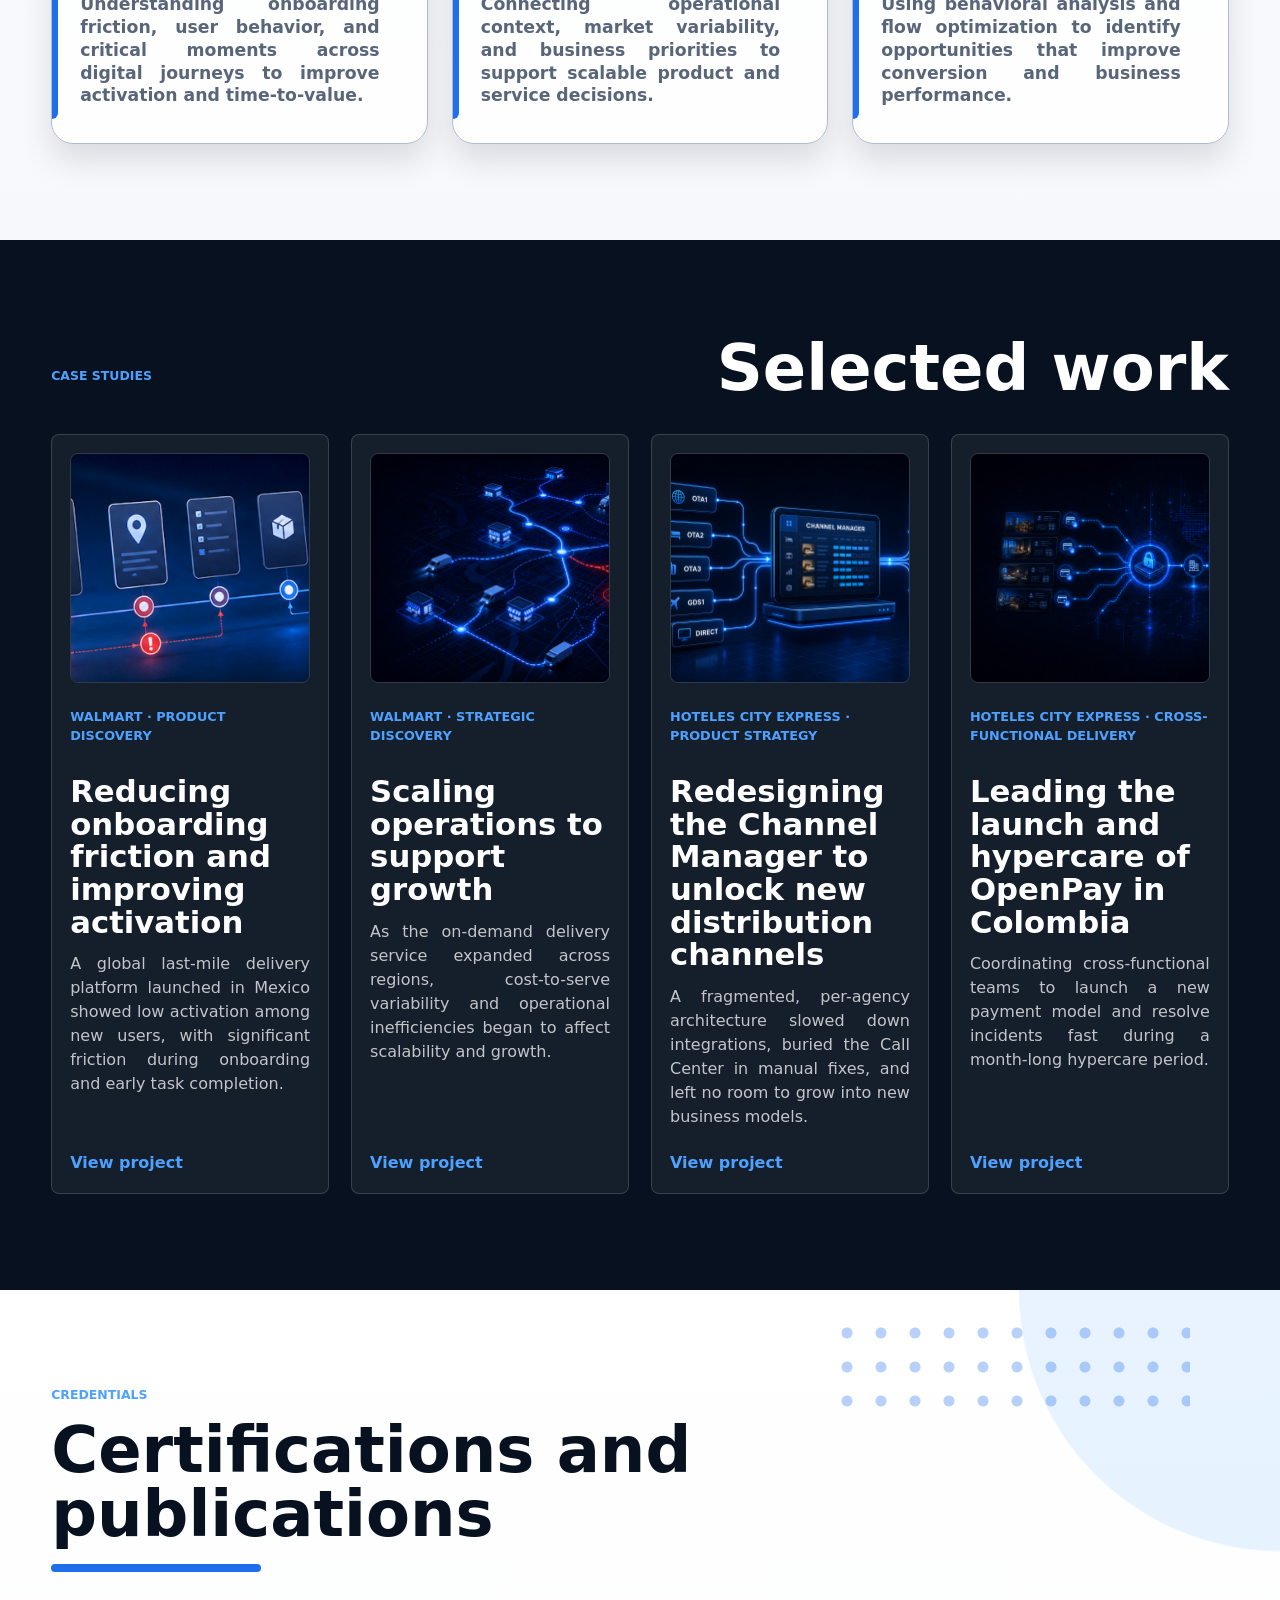
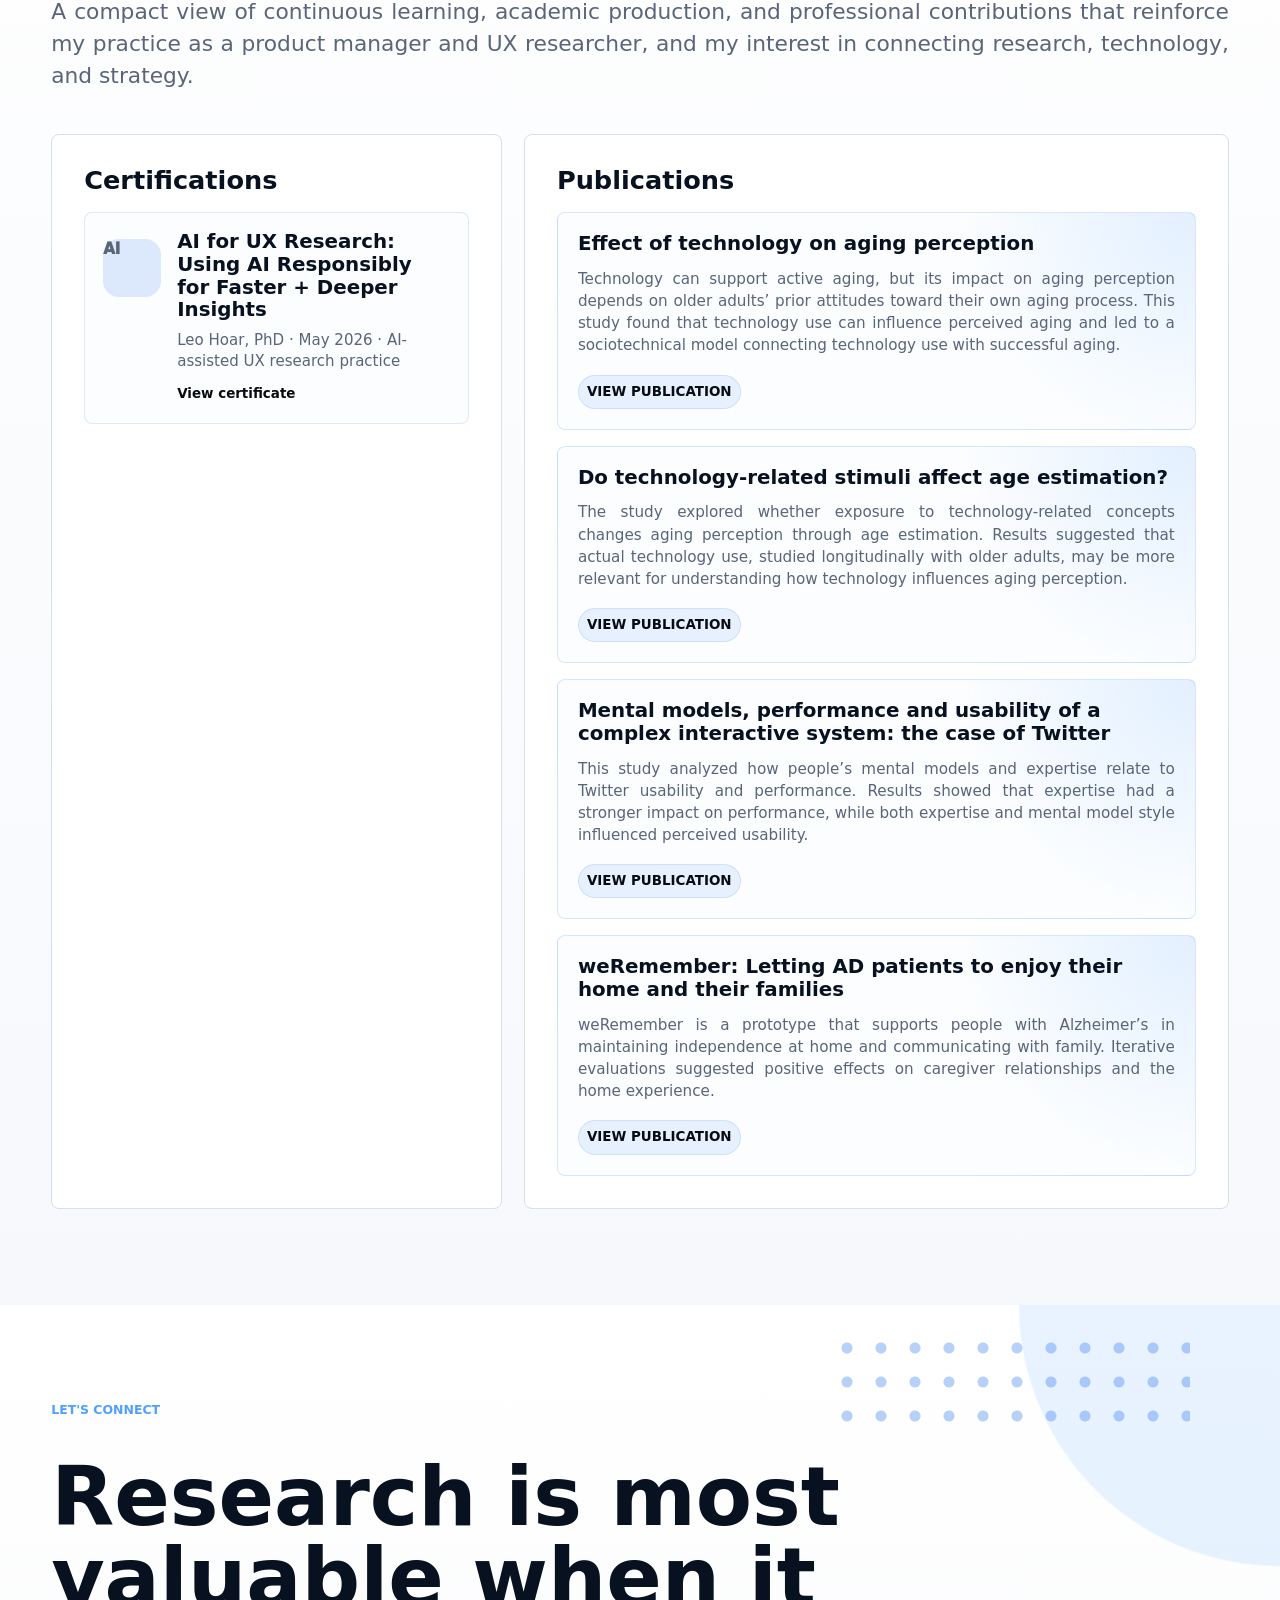
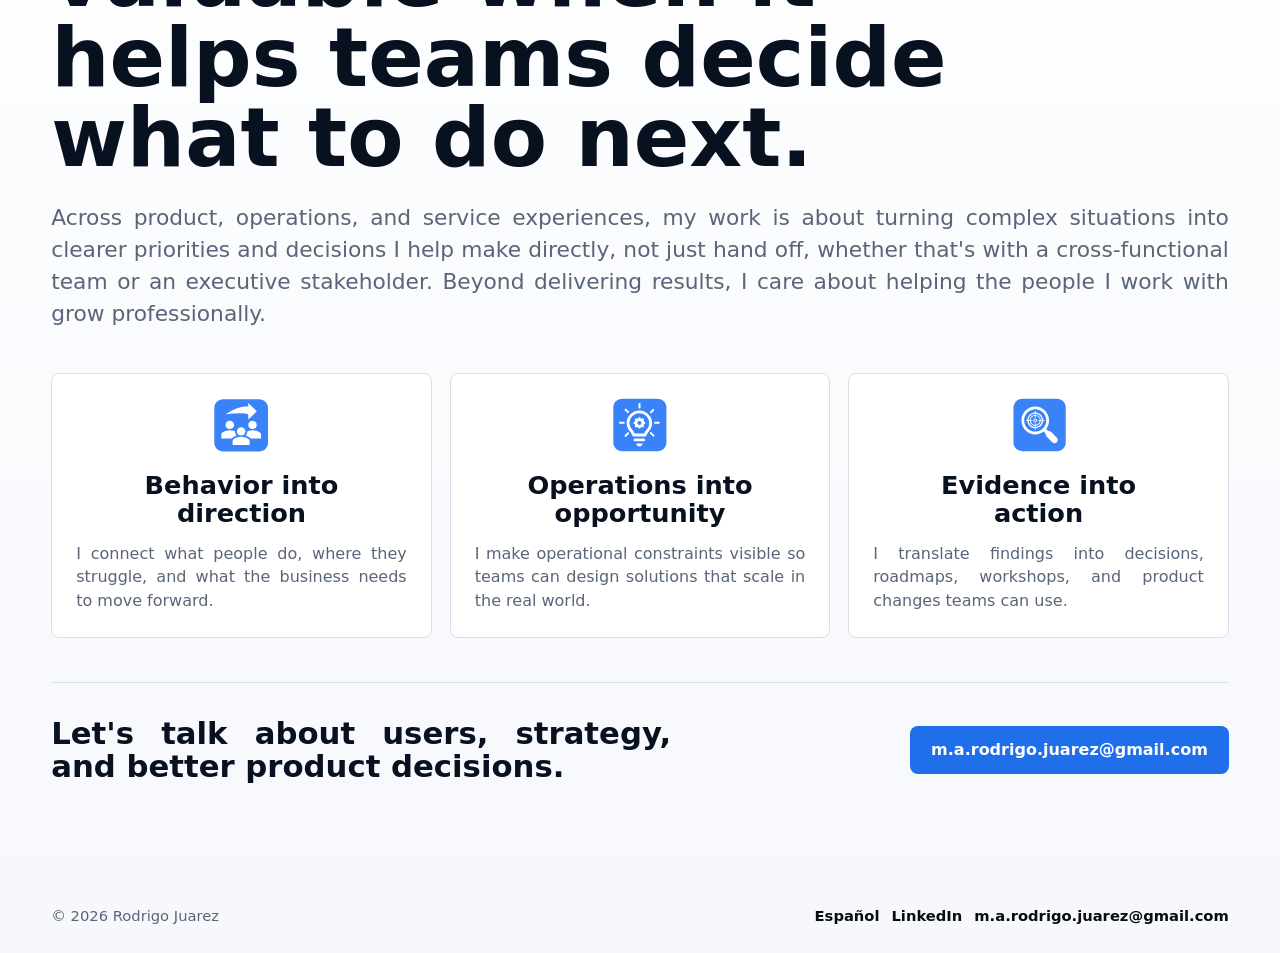
==== commit c2fec0fa: "Update homepage positioning copy" ====
--- a/index.html
+++ b/index.html
@@ -31,7 +31,7 @@
             <div class="hero-media" aria-hidden="true"></div>
             <div class="hero-overlay"></div>
             <div class="hero-content">
-                <p class="eyebrow">Senior Product Manager & UX Researcher · Turning Customer Insight into Product Decisions</p>
+                <p class="eyebrow">Senior Product Manager & UX Researcher · Turning Research into Product Decisions</p>
                 <h1>Helping teams see not just what to build, but the evidence behind why</h1>
                 <p class="hero-copy">
                     I connect user behavior, operational context, and business strategy to make product decisions backed by evidence, not instinct.
@@ -43,16 +43,13 @@
             </div>
             <div class="hero-stats" aria-label="Professional highlights">
                 <article>
-                    <strong>85% roadmap impact</strong>
-                    <span>Research insights used to shape product and operational decisions</span>
-                </article>
-                <article>
-                    <strong>+38% reservations</strong>
-                    <span>Improved booking performance through flow optimization</span>
-                </article>
-                <article>
-                    <strong>+19% revenue growth</strong>
-                    <span>Supported by behavioral and operational analysis</span>
+                    <strong>80-85%+ research-backed recommendations adopted into roadmaps</strong>
+                </article>
+                <article>
+                    <strong>19% revenue growth from channel architecture redesign</strong>
+                </article>
+                <article>
+                    <strong>95% ResearchOps adoption across 3 countries</strong>
                 </article>
             </div>
         </section>
@@ -80,9 +77,9 @@
                         from the ground up, reaching 95% adoption across three countries, enabling Product, Design, and
                         Business teams to gather customer feedback independently through shared frameworks and coaching,
                         and expanding the vendor network 3x while protecting budget. I was then promoted to UX Research
-                        Manager, leading research across eCommerce and OmniSupply Transportation platforms and presenting
-                        customer insights directly to VP-level leadership to turn business questions into decisions the
-                        teams could act on.
+                        Manager, leading research across eCommerce and OmniSupply Transportation platforms, including a
+                        blueprint of the end-to-end On Demand digital sales process presented directly to Walmart MX's
+                        Chief of Product and Senior Director of OmniSupply.
                     </p>
                     <p>
                         Before that, I worked at Sperientia, a UX research studio. I started as a UX Researcher on agile 
